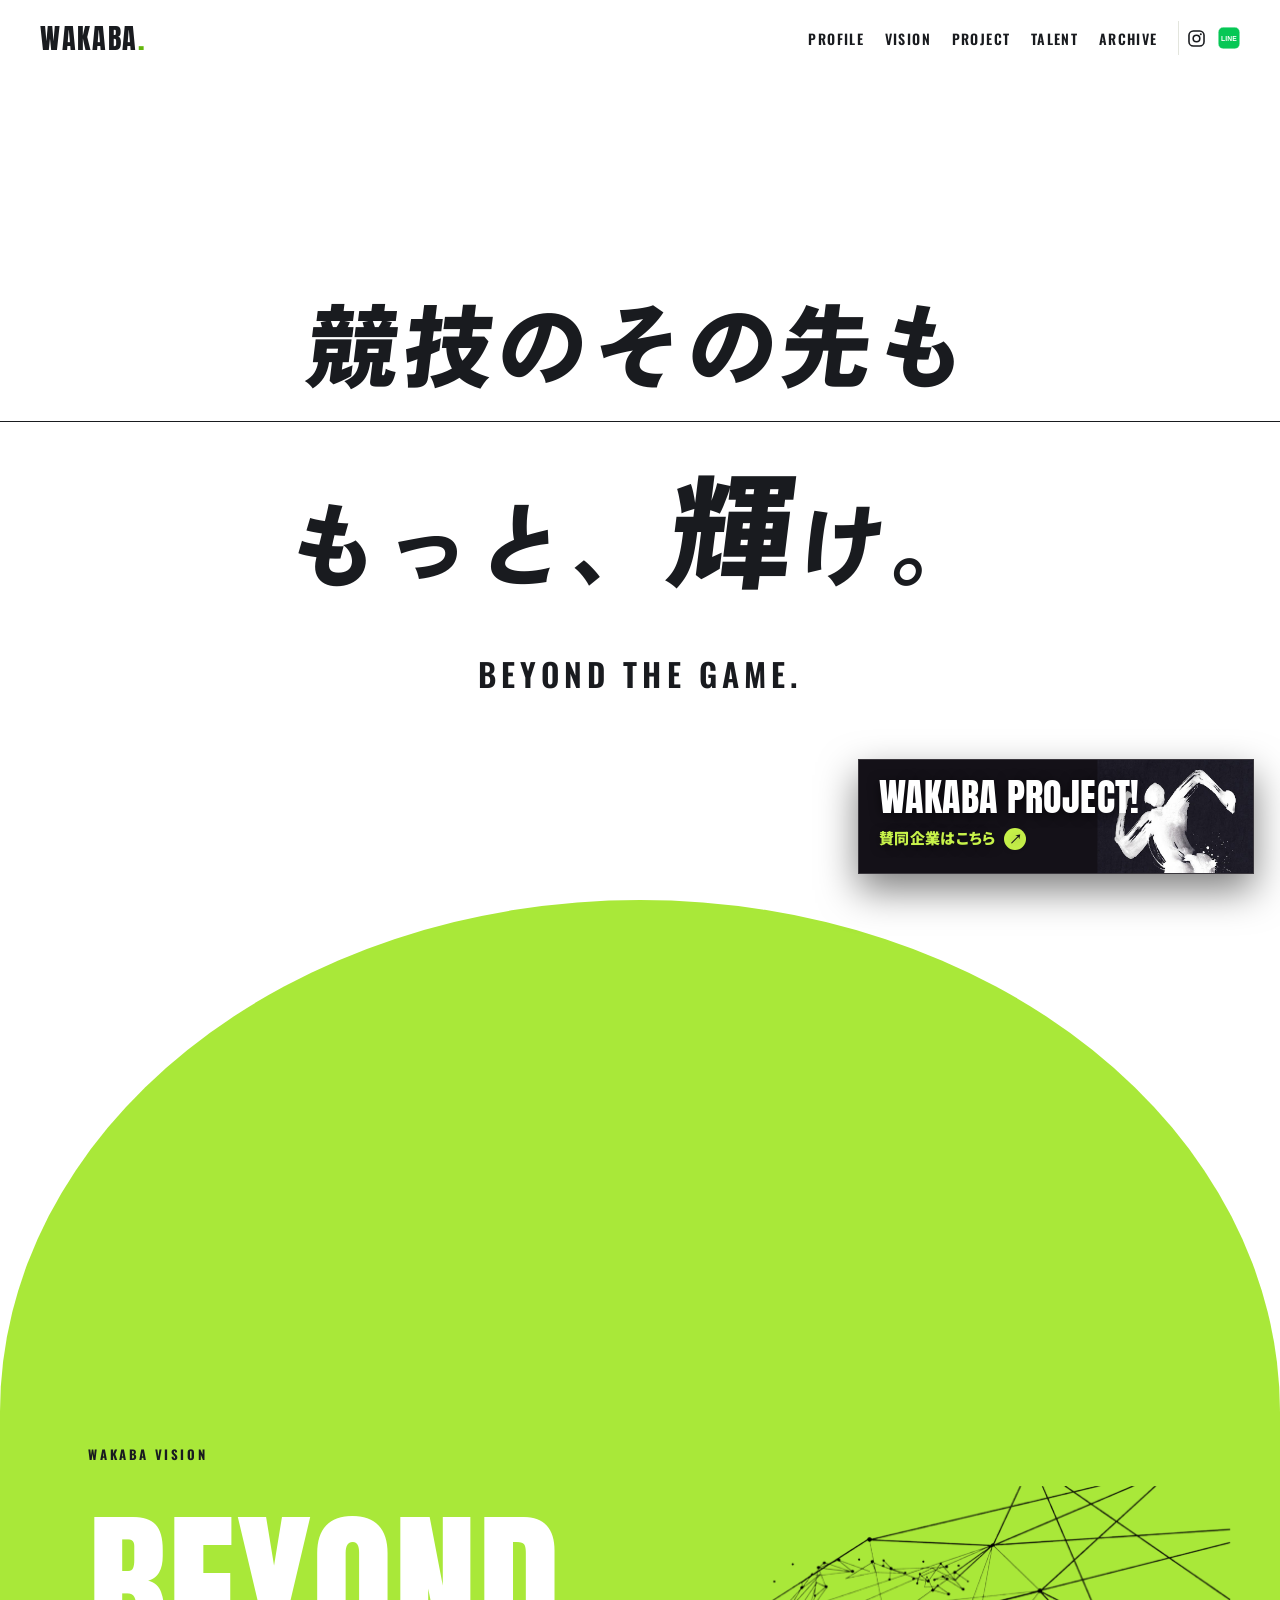
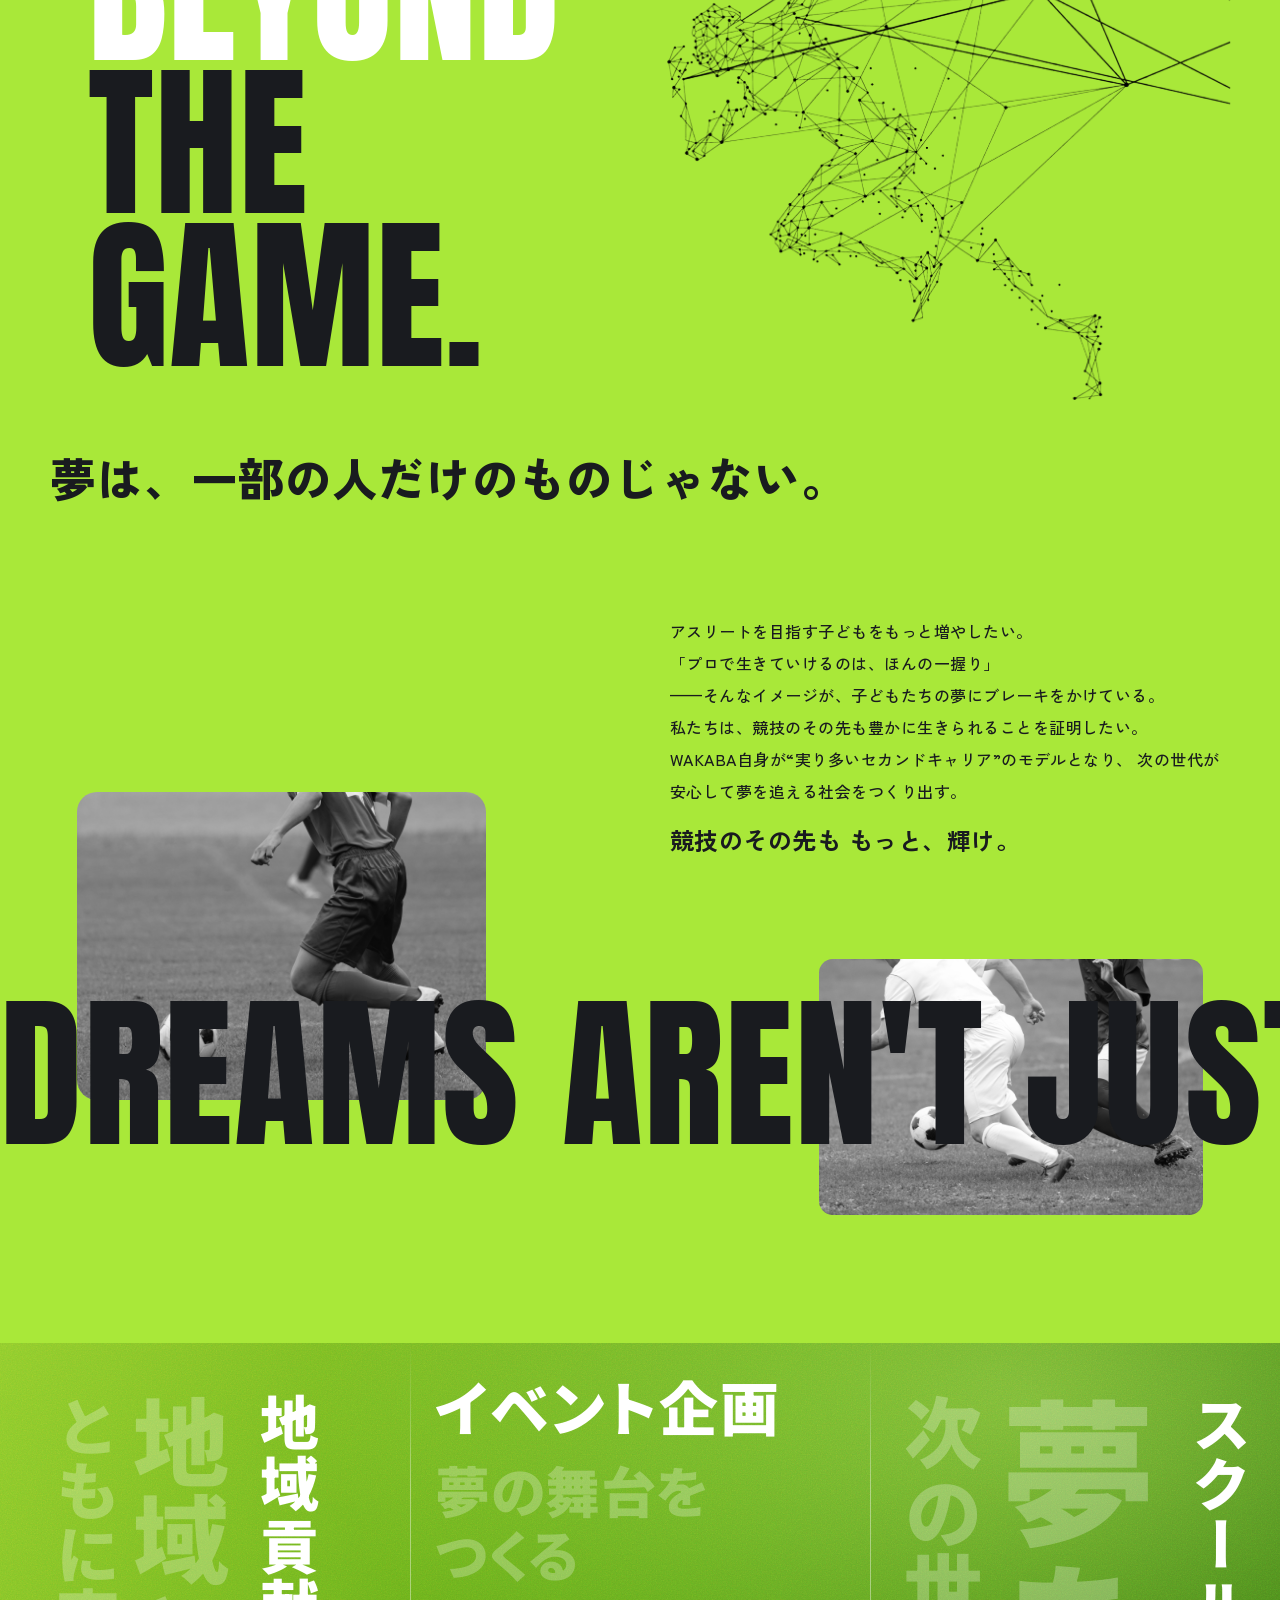
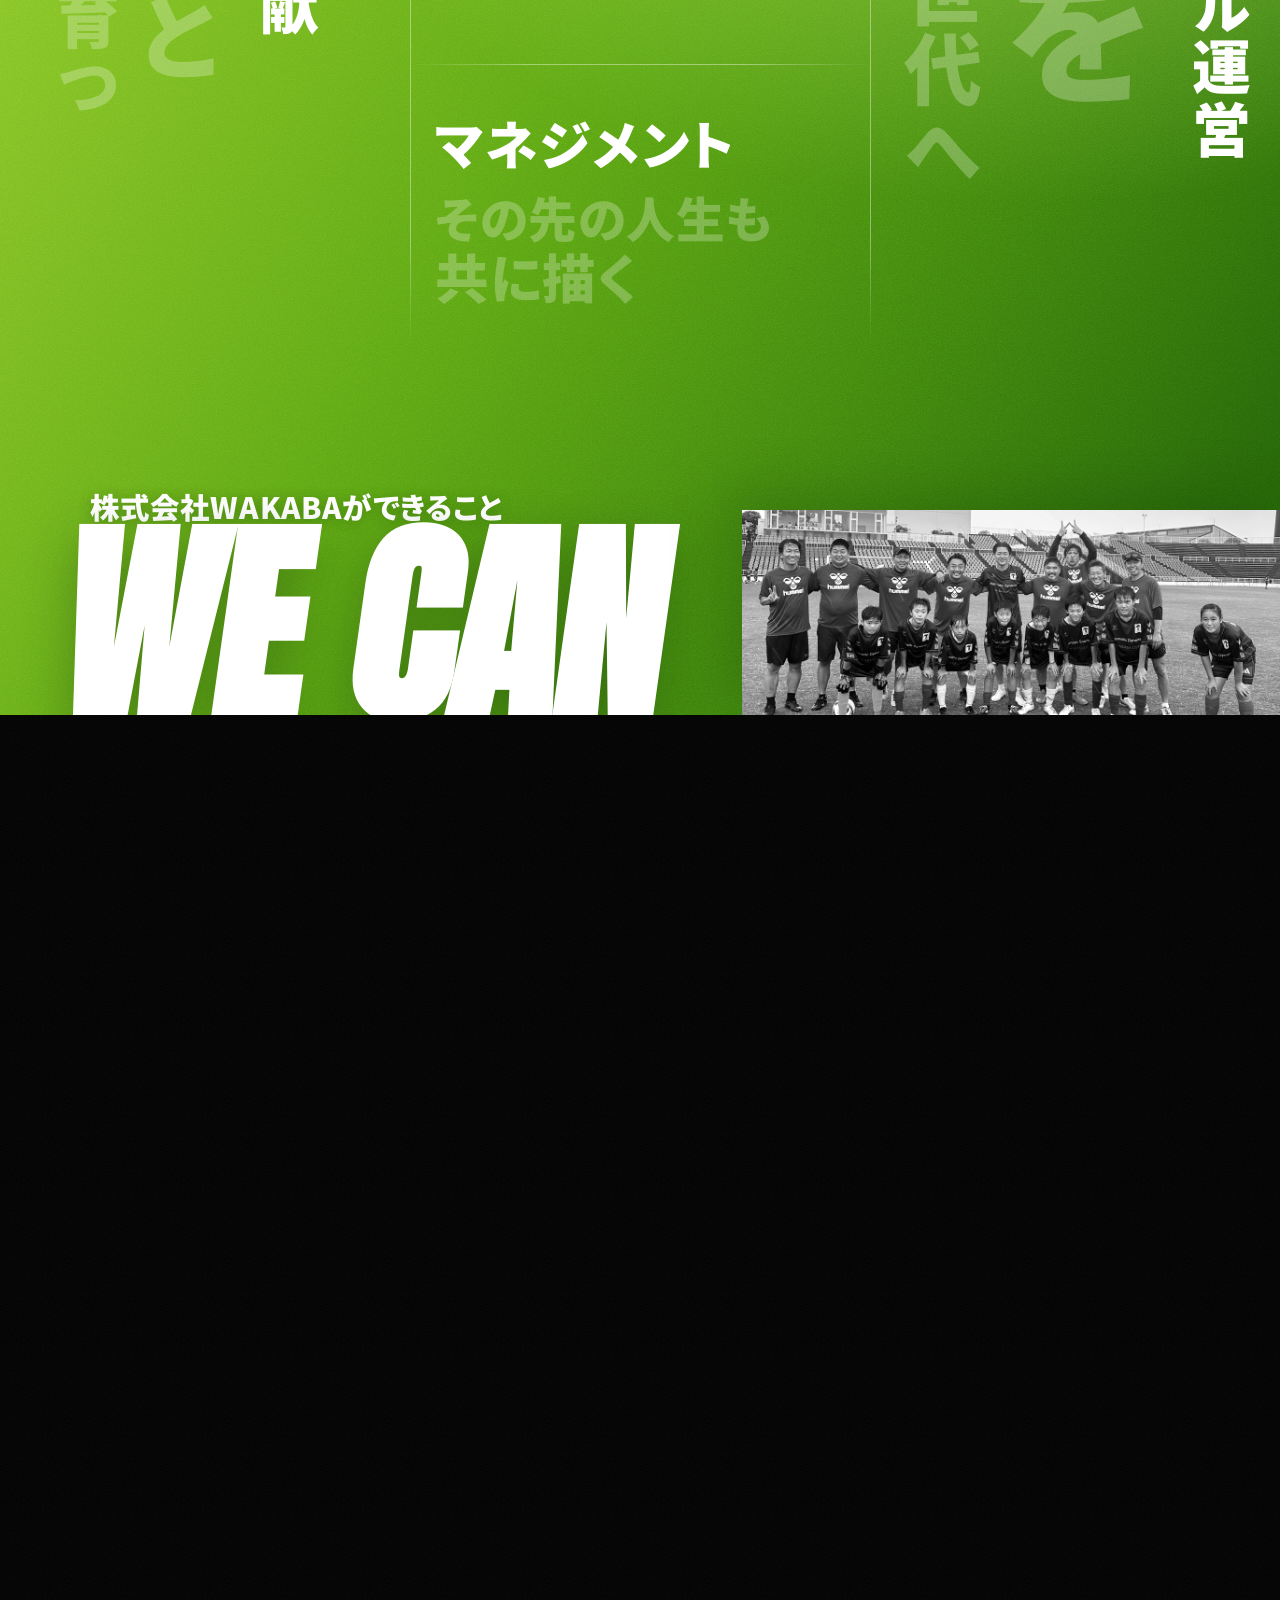
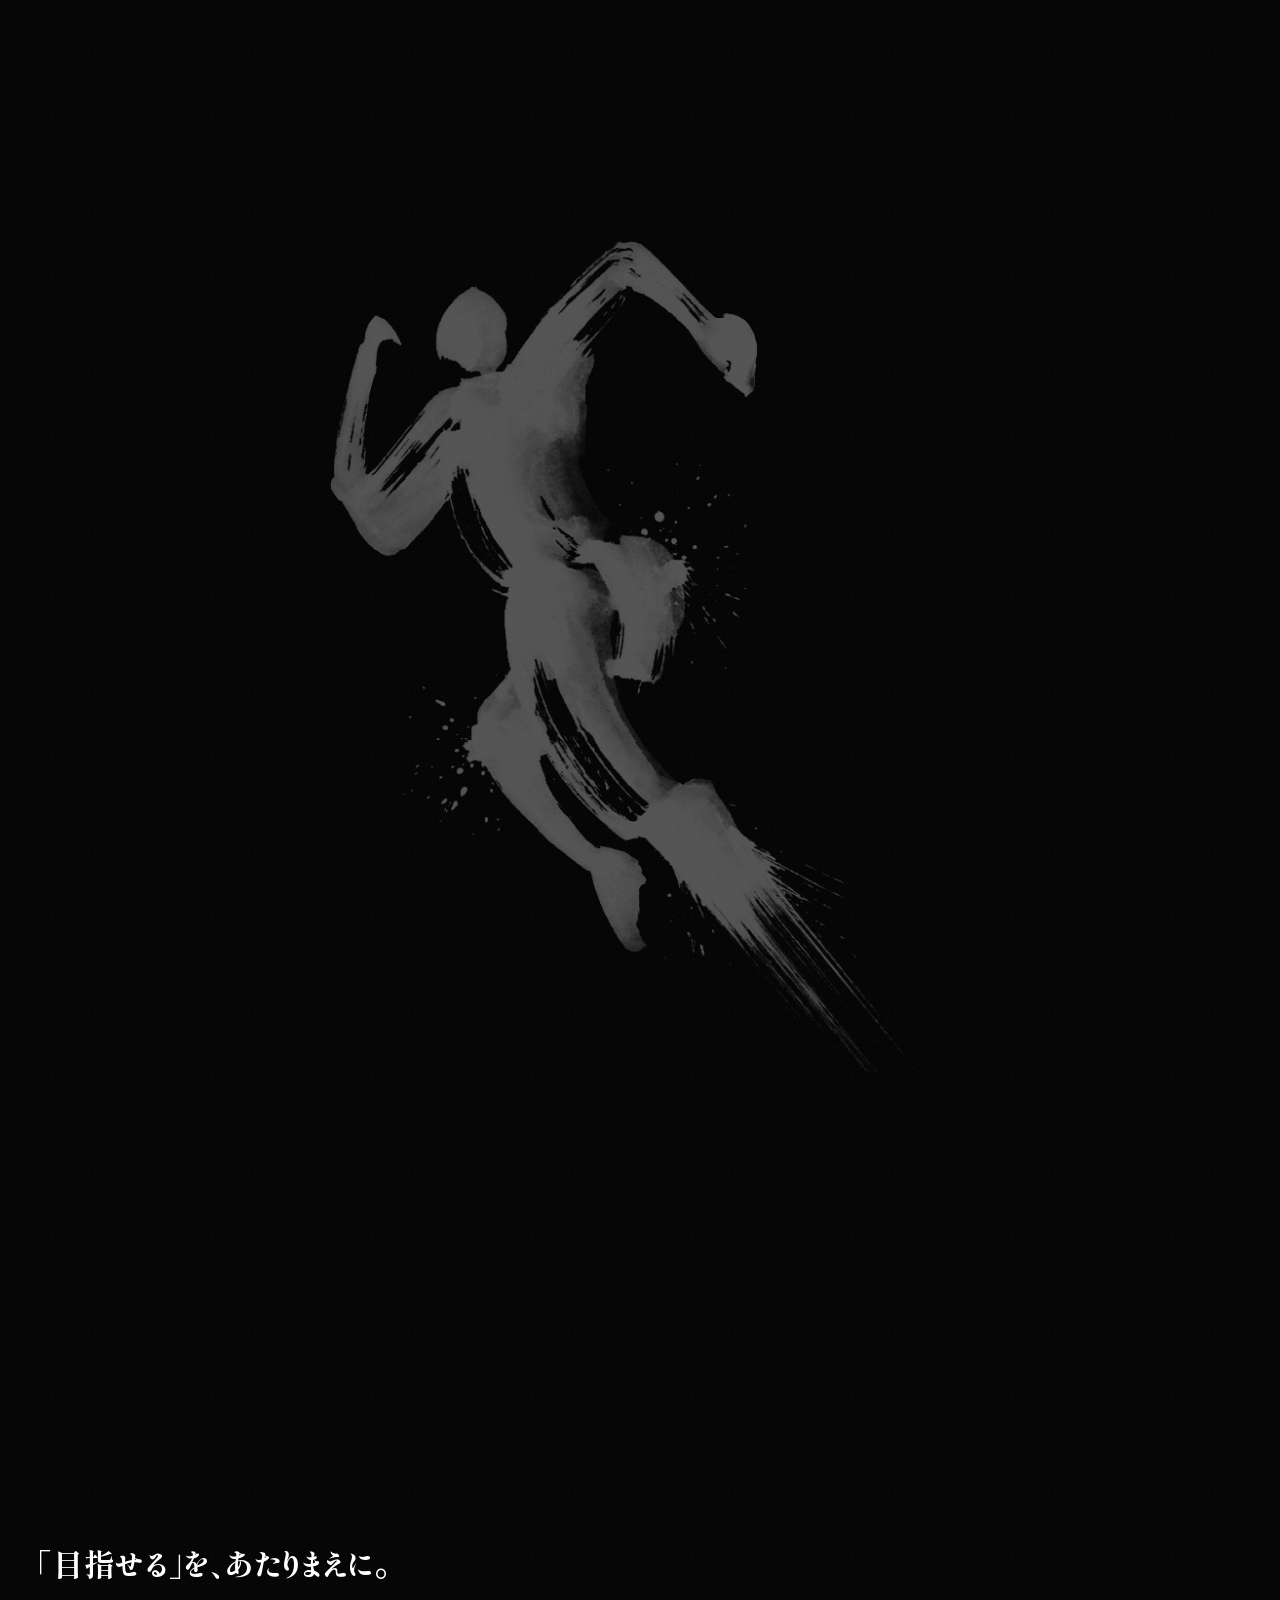
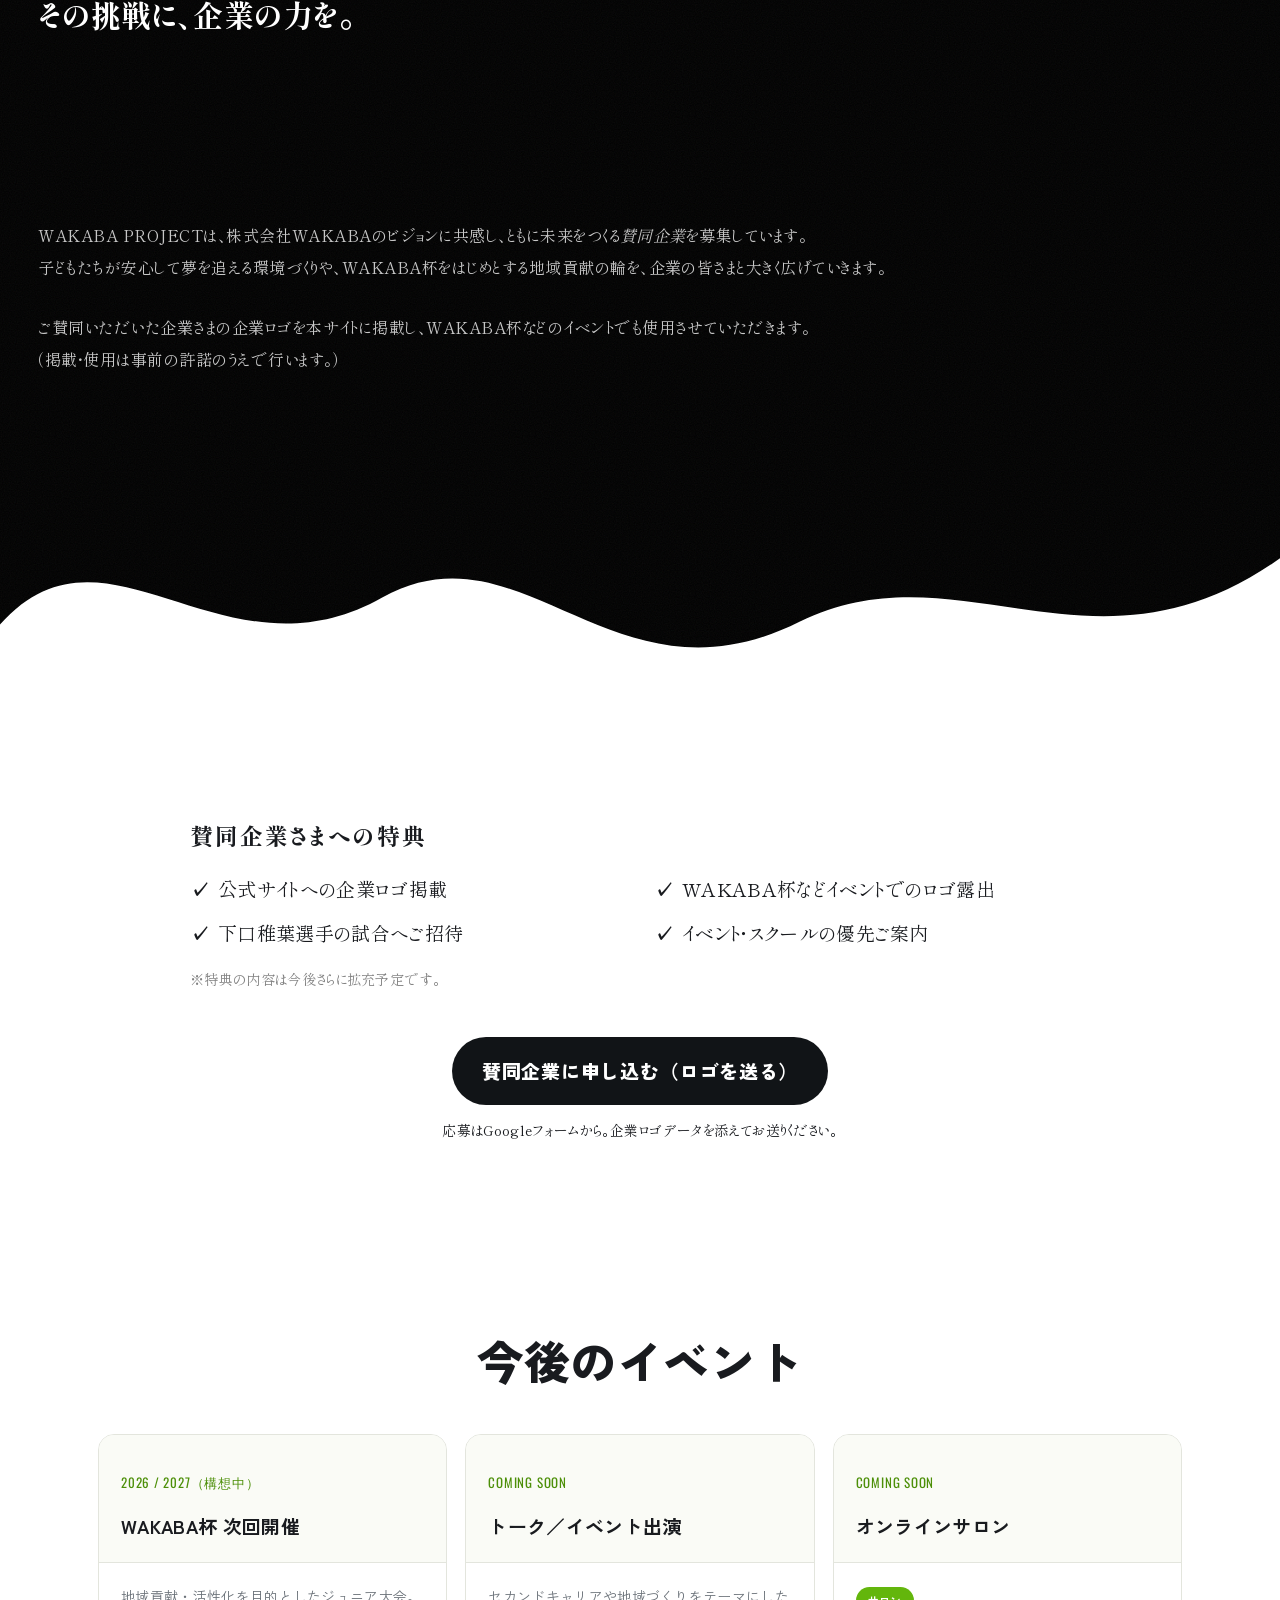
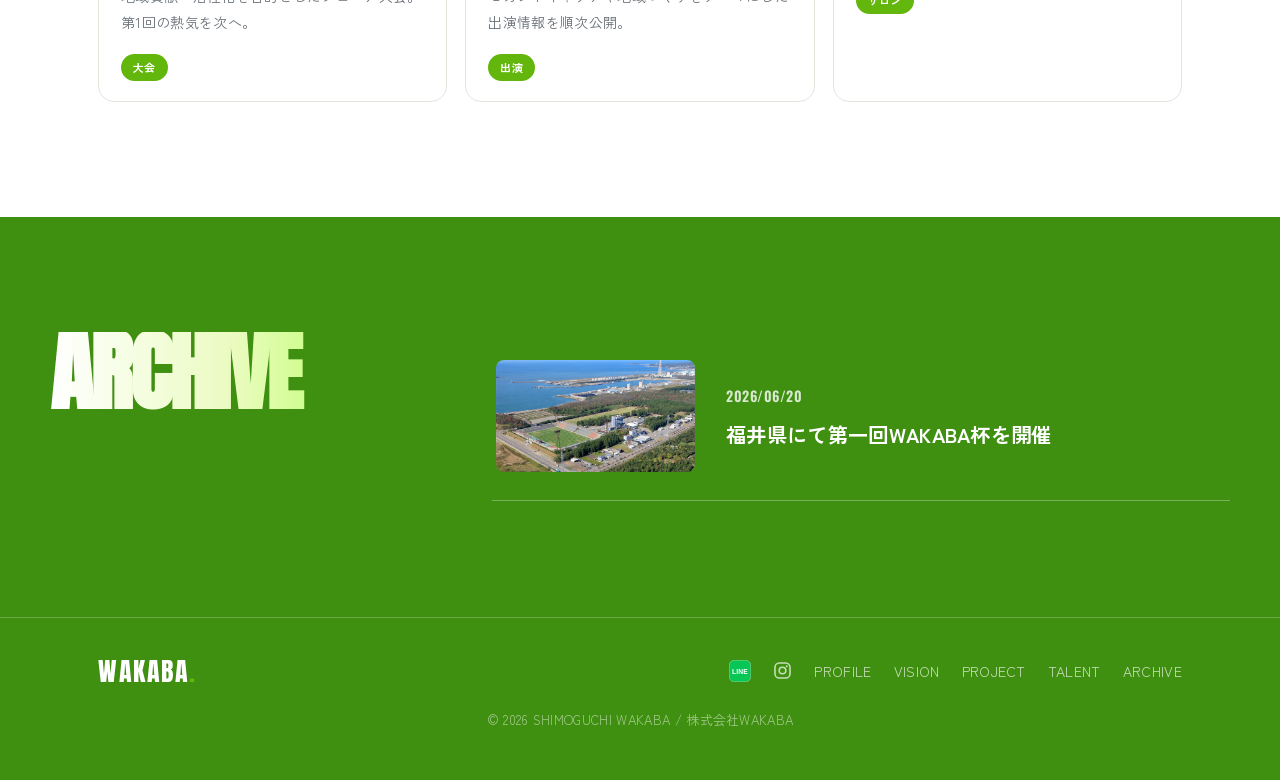
==== index.html @ 59027eb9 "ARCHIVE表示中はWAKABA PROJECT固定バナーを非表示に Co-Authored-By: Claude Opus 4.8 <noreply@anthropic.com>" ====
<!DOCTYPE html>
<html lang="ja">
<head>
  <meta charset="UTF-8" />
  <meta name="viewport" content="width=device-width, initial-scale=1.0" />

  <title>下口稚葉 オフィシャルサイト｜SHIMOGUCHI WAKABA</title>
  <meta name="description" content="プロサッカー選手・下口稚葉（しもぐち わかば）のオフィシャルサイト。福井県出身、湘南ベルマーレ所属のDF。株式会社WAKABAとして、選手のセカンドキャリア支援・イベント・スクールを通じた地域貢献に取り組みます。" />
  <meta property="og:title" content="下口稚葉 オフィシャルサイト｜SHIMOGUCHI WAKABA" />
  <meta property="og:description" content="福井県出身・湘南ベルマーレDF 下口稚葉。もう一花、咲かせよう。" />
  <meta property="og:type" content="website" />
  <meta property="og:image" content="images/portrait-chic.jpg" />

  <link rel="preconnect" href="https://fonts.googleapis.com" />
  <link rel="preconnect" href="https://fonts.gstatic.com" crossorigin />
  <link href="https://fonts.googleapis.com/css2?family=Anton&family=Noto+Sans+JP:wght@700;900&family=Oswald:wght@500;600;700&family=Shippori+Mincho:wght@500;600;700&family=Zen+Kaku+Gothic+New:wght@400;500;700;900&display=swap" rel="stylesheet" />

  <link rel="stylesheet" href="style.css?v=2" />
</head>
<body>

  <!-- =====================================================
       左サイドメニュー
       ===================================================== -->
  <header class="header" id="header">
    <div class="nav">
      <a href="#home" class="brand">WAKABA<span class="dot">.</span></a>
      <button class="nav-toggle" id="navToggle" aria-label="メニュー">
        <span></span><span></span><span></span>
      </button>
      <ul class="nav-links" id="navLinks">
        <li><a href="profile.html">PROFILE</a></li>
        <li><a href="#vision">VISION</a></li>
        <li><a href="#project">PROJECT</a></li>
        <li><a href="talent.html">TALENT</a></li>
        <li><a href="#archive">ARCHIVE</a></li>
        <li class="nav-sns">
          <a href="https://www.instagram.com/wakawaka0502/" target="_blank" rel="noopener" aria-label="Instagram">
            <svg viewBox="0 0 24 24" width="19" height="19" fill="none" stroke="currentColor" stroke-width="2"><rect x="2.5" y="2.5" width="19" height="19" rx="5.5"/><circle cx="12" cy="12" r="4.2"/><circle cx="17.4" cy="6.6" r="1.3" fill="currentColor" stroke="none"/></svg>
          </a>
          <a href="https://lin.ee/UhDBp0c" target="_blank" rel="noopener" aria-label="公式LINE">
            <svg viewBox="0 0 36 36" width="22" height="22" aria-hidden="true"><rect x=".5" y=".5" width="35" height="35" rx="8" fill="#06C755" stroke="rgba(255,255,255,.5)" stroke-width="1"/><text x="18" y="22.6" text-anchor="middle" font-family="Arial, Helvetica, sans-serif" font-weight="800" font-size="11" letter-spacing=".3" fill="#fff">LINE</text></svg>
          </a>
        </li>
      </ul>
    </div>
  </header>

  <!-- =====================================================
       メイン
       ===================================================== -->
  <main class="main">

    <!-- ===== HOME（中央に大きくキャッチコピー）===== -->
    <section class="home" id="home">
      <!-- 筆で書くように3パターンの曲線が順番に描かれ、その中に写真が現れる -->
      <svg class="home__swoosh" viewBox="0 0 1440 1000" preserveAspectRatio="xMidYMid slice" aria-hidden="true">
        <defs>
          <mask id="mA" maskUnits="userSpaceOnUse"><path class="brush pA" pathLength="100" d="M 100 200 C 350 620 490 730 620 720 C 760 710 850 430 937 340 C 1024 430 1110 710 1250 720 C 1420 730 1560 600 1780 220" fill="none" stroke="#fff" stroke-width="190" stroke-linecap="round" stroke-linejoin="round" /></mask>
          <mask id="mB" maskUnits="userSpaceOnUse"><path class="brush pB" pathLength="100" d="M -120 220 C 200 720 480 800 720 800 C 960 800 1240 720 1560 220" fill="none" stroke="#fff" stroke-width="170" stroke-linecap="round" stroke-linejoin="round" /></mask>
          <mask id="mC" maskUnits="userSpaceOnUse"><path class="brush pC" pathLength="100" d="M -120 800 C 200 300 480 220 720 220 C 960 220 1240 300 1560 800" fill="none" stroke="#fff" stroke-width="170" stroke-linecap="round" stroke-linejoin="round" /></mask>
        </defs>
        <g mask="url(#mA)" style="isolation:isolate">
          <rect x="0" y="0" width="1440" height="1000" fill="#a9e839" />
          <image href="images/shimoguchi-04.jpg" x="-184" y="-192" width="1900" height="1267" preserveAspectRatio="xMidYMid slice" style="mix-blend-mode:multiply; filter: grayscale(1) brightness(1.55) contrast(0.98)" />
          <rect x="0" y="0" width="1440" height="1000" fill="#ffffff" opacity="0.2" />
        </g>
        <g mask="url(#mB)" style="isolation:isolate">
          <rect x="0" y="0" width="1440" height="1000" fill="#a9e839" />
          <image href="images/shimoguchi-04.jpg" x="-184" y="-192" width="1900" height="1267" preserveAspectRatio="xMidYMid slice" style="mix-blend-mode:multiply; filter: grayscale(1) brightness(1.55) contrast(0.98)" />
          <rect x="0" y="0" width="1440" height="1000" fill="#ffffff" opacity="0.2" />
        </g>
        <g mask="url(#mC)" style="isolation:isolate">
          <rect x="0" y="0" width="1440" height="1000" fill="#a9e839" />
          <image href="images/shimoguchi-04.jpg" x="-184" y="-192" width="1900" height="1267" preserveAspectRatio="xMidYMid slice" style="mix-blend-mode:multiply; filter: grayscale(1) brightness(1.55) contrast(0.98)" />
          <rect x="0" y="0" width="1440" height="1000" fill="#ffffff" opacity="0.2" />
        </g>
      </svg>
      <div class="home__center">
        <h1 class="home__jp">
          <span>競技のその先も</span>
          <hr class="home__rule" />
          <span>もっと、<span class="lg">輝</span>け。</span>
        </h1>
        <p class="home__en">BEYOND THE GAME.</p>
      </div>
    </section>

    <!-- ===== VISION（ステートメント：黄緑の全面バンド／参考：alvamos）===== -->
    <section class="statement" id="vision">
      <div class="statement__inner">
        <span class="statement__label">WAKABA VISION</span>
        <div class="statement__catchrow">
          <h2 class="statement__catch"><span class="is-white">BEYOND</span><br><span class="is-ink">THE GAME.</span></h2>
          <img class="statement__player" src="images/soccer-5-cut.png" alt="" aria-hidden="true" />
        </div>
        <p class="statement__jp">夢は、一部の人だけのものじゃない。</p>
        <p class="statement__desc">アスリートを目指す子どもをもっと増やしたい。<br>
        「プロで生きていけるのは、ほんの一握り」<br>
        ——そんなイメージが、子どもたちの夢にブレーキをかけている。<br>
        私たちは、競技のその先も豊かに生きられることを証明したい。<br>
        WAKABA自身が“実り多いセカンドキャリア”のモデルとなり、 次の世代が安心して夢を追える社会をつくり出す。<br>
        <span class="statement__last">競技のその先も もっと、輝け。</span></p>
      </div>
    </section>

    <!-- ===== スピリット（上に固定写真＋下でローマ字が横スライド／参考：alvamos）===== -->
    <section class="spirit">
      <img class="spirit__photo" src="images/soccer-1.jpg" alt="" />
      <div class="spirit__marquee" aria-hidden="true">
        <div class="spirit__track">
          <span>DREAMS AREN'T JUST FOR THE FEW.</span>
          <span>DREAMS AREN'T JUST FOR THE FEW.</span>
        </div>
      </div>
      <img class="spirit__photo2" src="images/soccer-2.jpg" alt="" aria-hidden="true" />
    </section>

    <!-- ===== WE CAN（緑グラデ・グリッド・トーンオントーン／参考：DMJ）===== -->
    <section class="mission" id="wecan">
      <div class="mission__grain" aria-hidden="true"></div>
      <div class="mission__inner">
        <div class="mission__lines" aria-hidden="true">
          <i class="ln ln-v1"></i><i class="ln ln-v2"></i>
          <i class="ln ln-h1"></i><i class="ln ln-h2"></i>
        </div>

        <!-- 各事業を淡い巨大文字で配置（参考：DMJ）-->
        <p class="gh gh--event"><b>イベント企画</b>夢の舞台を<br>つくる</p>
        <p class="gh gh--mgmt"><b>マネジメント</b>その先の人生も<br><span class="gh-xl">共に描く</span></p>
        <p class="gh gh--community"><b>地域貢献</b><span class="gh-xl">地域と</span><br>ともに育つ</p>
        <p class="gh gh--school"><b>スクール運営</b><span class="gh-xl">夢を</span><br>次の世代へ</p>

        <div class="mission__foot">
          <div class="mission__head">
            <p class="mission__sub">株式会社WAKABAができること</p>
            <h2 class="mission__big">WE&nbsp;CAN</h2>
          </div>
        </div>
      </div>
      <div class="mission__photo">
        <img src="images/day5-strip.jpg" alt="WAKABA杯 集合写真" />
      </div>
    </section>

    <!-- ===== WAKABA PROJECT（黒背景／参考：日清スポーツ）===== -->
    <section class="wproject" id="project">
      <div class="wproject__intro">
        <div class="wproject__intro-stage">
          <div class="wproject__title">
            <img src="images/wakaba-word.png" alt="WAKABA" />
            <img src="images/project-word.png" alt="PROJECT" />
          </div>
        </div>
      </div>
      <div class="wproject__inner">
        <div class="wproject__visual">
          <img class="wproject__img" src="images/wakaba-project-2-cut.png" alt="WAKABA PROJECT" />
        </div>
        <div class="wproject__body">
          <p class="wproject__lead">「目指せる」を、あたりまえに。<br>その挑戦に、企業の力を。</p>
          <p class="wproject__desc"><span class="nb">WAKABA PROJECTは、株式会社WAKABAのビジョンに共感し、ともに未来をつくる<em>賛同企業</em>を募集しています。</span><br><span class="nb">子どもたちが安心して夢を追える環境づくりや、WAKABA杯をはじめとする地域貢献の輪を、企業の皆さまと大きく広げていきます。</span></p>
          <p class="wproject__desc"><span class="nb">ご賛同いただいた企業さまの企業ロゴを本サイトに掲載し、WAKABA杯などのイベントでも使用させていただきます。</span><br>（掲載・使用は事前の許諾のうえで行います。）</p>
        </div>
      </div>

      <div class="wproject__waves">
        <svg class="wproject__wave wproject__wave--top" viewBox="0 0 1440 170" preserveAspectRatio="none" aria-hidden="true">
          <path fill="#ffffff" d="M0,98 C 120,18 250,140 430,80 C 590,28 690,158 900,96 C 1080,44 1230,142 1440,54 L1440,170 L0,170 Z"/>
        </svg>
        <div class="wproject__waves-inner">
          <div class="wproject__perks">
            <p class="wproject__perks-ttl">賛同企業さまへの特典</p>
            <ul>
              <li>公式サイトへの企業ロゴ掲載</li>
              <li>WAKABA杯などイベントでのロゴ露出</li>
              <li>下口稚葉選手の試合へご招待</li>
              <li>イベント・スクールの優先ご案内</li>
            </ul>
            <p class="wproject__note">※特典の内容は今後さらに拡充予定です。</p>
          </div>

          <a class="wproject__cta" href="#" target="_blank" rel="noopener">賛同企業に申し込む（ロゴを送る）</a>
          <p class="wproject__formnote">応募はGoogleフォームから。企業ロゴデータを添えてお送りください。</p>
        </div>
      </div>
    </section>

    <!-- ===== EVENTS ===== -->
    <section class="section section--dark" id="events">
      <h2 class="section-title">今後のイベント</h2>
      <div class="events">
        <div class="event-card reveal">
          <div class="event-card__head">
            <p class="event-card__date">2026 / 2027（構想中）</p>
            <h4>WAKABA杯 次回開催</h4>
          </div>
          <div class="event-card__body">
            <p>地域貢献・活性化を目的としたジュニア大会。第1回の熱気を次へ。</p>
            <span class="tag">大会</span>
          </div>
        </div>
        <div class="event-card reveal">
          <div class="event-card__head">
            <p class="event-card__date">COMING SOON</p>
            <h4>トーク／イベント出演</h4>
          </div>
          <div class="event-card__body">
            <p>セカンドキャリアや地域づくりをテーマにした出演情報を順次公開。</p>
            <span class="tag">出演</span>
          </div>
        </div>
        <div class="event-card reveal">
          <div class="event-card__head">
            <p class="event-card__date">COMING SOON</p>
            <h4>オンラインサロン</h4>
          </div>
          <div class="event-card__body">
            <span class="tag">サロン</span>
          </div>
        </div>
      </div>
    </section>

    <!-- ===== ARCHIVE（参考：DMJ NEWS）===== -->
    <section class="section section--dark" id="archive">
      <div class="news">
        <div class="news__head">
          <h2 class="news__title">ARCHIVE</h2>
        </div>
        <div class="news__list">
          <a class="news__item reveal" href="archive/wakabacup-2026.html">
            <div class="news__thumb"><img src="images/福井テクノポートスタジアム.jpg" alt="福井テクノポートスタジアム 第一回WAKABA杯" /></div>
            <div class="news__body">
              <p class="news__date">2026/06/20</p>
              <h3 class="news__ttl">福井県にて第一回WAKABA杯を開催</h3>
            </div>
          </a>
        </div>
      </div>
    </section>

  </main>

  <!-- ===== フッター ===== -->
  <footer class="footer" id="contact">
    <div class="container">
      <a href="#home" class="brand">WAKABA<span class="dot">.</span></a>
      <nav class="footer__links">
        <a class="footer__sns" href="https://lin.ee/UhDBp0c" target="_blank" rel="noopener" aria-label="下口稚葉 公式LINE">
          <svg viewBox="0 0 36 36" width="22" height="22" aria-hidden="true"><rect x=".5" y=".5" width="35" height="35" rx="8" fill="#06C755" stroke="rgba(255,255,255,.5)" stroke-width="1"/><text x="18" y="22.6" text-anchor="middle" font-family="Arial, Helvetica, sans-serif" font-weight="800" font-size="11" letter-spacing=".3" fill="#fff">LINE</text></svg>
        </a>
        <a class="footer__sns" href="https://www.instagram.com/wakawaka0502/" target="_blank" rel="noopener" aria-label="下口稚葉 Instagram">
          <svg viewBox="0 0 24 24" width="19" height="19" fill="none" stroke="currentColor" stroke-width="2"><rect x="2.5" y="2.5" width="19" height="19" rx="5.5"/><circle cx="12" cy="12" r="4.2"/><circle cx="17.4" cy="6.6" r="1.3" fill="currentColor" stroke="none"/></svg>
        </a>
        <a href="profile.html">PROFILE</a>
        <a href="#vision">VISION</a>
        <a href="#project">PROJECT</a>
        <a href="talent.html">TALENT</a>
        <a href="#archive">ARCHIVE</a>
      </nav>
    </div>
    <p class="footer__copy">© 2026 SHIMOGUCHI WAKABA / 株式会社WAKABA</p>
  </footer>

  <!-- =====================================================
       動き（メニュー開閉・現在地ハイライト・ふわっと表示）
       ===================================================== -->
  <script>
    // スクロールでヘッダーを白くする
    const header = document.getElementById('header');
    window.addEventListener('scroll', () => {
      header.classList.toggle('is-scrolled', window.scrollY > 30);
    }, { passive: true });

    // スマホメニュー開閉
    const toggle = document.getElementById('navToggle');
    const links = document.getElementById('navLinks');
    toggle.addEventListener('click', () => {
      toggle.classList.toggle('is-open');
      links.classList.toggle('is-open');
    });
    links.querySelectorAll('a').forEach(a => a.addEventListener('click', () => {
      toggle.classList.remove('is-open');
      links.classList.remove('is-open');
    }));

    // スクロール位置に応じてメニューをハイライト
    const navMap = {};
    links.querySelectorAll('a').forEach(a => navMap[a.getAttribute('href').slice(1)] = a);
    const spy = new IntersectionObserver((entries) => {
      entries.forEach(e => {
        if (e.isIntersecting) {
          Object.values(navMap).forEach(a => a.classList.remove('is-active'));
          navMap[e.target.id]?.classList.add('is-active');
        }
      });
    }, { rootMargin: '-45% 0px -50% 0px' });
    document.querySelectorAll('main section[id]').forEach(s => spy.observe(s));

    // スクロールでふわっと表示
    const io = new IntersectionObserver((entries) => {
      entries.forEach(e => { if (e.isIntersecting) e.target.classList.add('is-visible'); });
    }, { threshold: 0.12 });
    document.querySelectorAll('.reveal').forEach(el => io.observe(el));

    // VISIONステートメント：上部の丸みが、下にスクロールすると平らになり黄緑が全幅に広がる（参考：alvamos）
    const statement = document.getElementById('vision');
    if (statement) {
      const onStatementScroll = () => {
        const rect = statement.getBoundingClientRect();
        const vh = window.innerHeight;
        let p = (vh * 0.6 - rect.top) / (vh * 1.1); // 上端が画面6割の位置まで来てから、ゆっくり平らに広がる
        p = Math.min(Math.max(p, 0), 1);
        const rx = (1 - p) * 50;                        // 横方向の丸み（%）
        const ry = (1 - p) * window.innerWidth * 0.40;  // 縦方向の丸み（半円に近い太陽のドーム）
        statement.style.borderTopLeftRadius = rx + '% ' + ry + 'px';
        statement.style.borderTopRightRadius = rx + '% ' + ry + 'px';
      };
      onStatementScroll();
      window.addEventListener('scroll', onStatementScroll, { passive: true });
      window.addEventListener('resize', onStatementScroll, { passive: true });
    }


    // WAKABA PROJECT：全面真っ黒の中で、スクロールに合わせて筆文字が浮き出る
    const wpIntro = document.querySelector('.wproject__intro');
    const wpTitle = document.querySelector('.wproject__title');
    if (wpIntro && wpTitle) {
      const onIntro = () => {
        const rect = wpIntro.getBoundingClientRect();
        const vh = window.innerHeight;
        const introH = wpIntro.offsetHeight;
        let p = (-rect.top) / Math.max(introH - vh, 1); // ピン留め中のスクロール進捗 0→1
        p = Math.min(Math.max(p, 0), 1);
        let e = Math.min(p / 0.62, 1);                  // 前半6割かけてゆっくり浮き出て、以降はsolidで定着
        e = e < 0.5 ? 2*e*e : 1 - Math.pow(-2*e+2,2)/2; // easeInOut
        wpTitle.style.opacity = e.toFixed(3);
        wpTitle.style.filter = 'blur(' + ((1 - e) * 18).toFixed(1) + 'px)';
        wpTitle.style.transform = 'translateY(' + ((1 - e) * 24).toFixed(1) + 'px) scale(' + (0.94 + e * 0.06).toFixed(3) + ')';
      };
      onIntro();
      window.addEventListener('scroll', onIntro, { passive: true });
      window.addEventListener('resize', onIntro, { passive: true });
    }

    // WAKABA PROJECT：本文の画像がスクロールで上下（パララックス）
    const wpImg = document.querySelector('.wproject__img');
    if (wpImg) {
      let ticking = false;
      const onWpScroll = () => {
        const rect = wpImg.getBoundingClientRect();
        const vh = window.innerHeight;
        const center = rect.top + rect.height / 2;
        const offset = (vh / 2 - center);
        wpImg.style.transform = 'translateY(' + (offset * 0.14).toFixed(1) + 'px)';
        ticking = false;
      };
      const req = () => { if (!ticking) { ticking = true; requestAnimationFrame(onWpScroll); } };
      onWpScroll();
      window.addEventListener('scroll', req, { passive: true });
      window.addEventListener('resize', req, { passive: true });
    }

    // WAKABA PROJECT：画面中央に来たら、その場でパッと別テイストに切り替える（ハードカット）
    const projSec = document.getElementById('project');
    if (projSec) {
      let inProj = false;
      const io4 = new IntersectionObserver((entries) => {
        entries.forEach(e => {
          if (e.isIntersecting === inProj) return;
          inProj = e.isIntersecting;
          document.body.classList.toggle('pw-mode', inProj);
        });
      }, { rootMargin: '-45% 0px -45% 0px', threshold: 0 });
      io4.observe(projSec);
    }
    // ARCHIVE（最下部）表示中は賛同企業バナーを隠す
    const pjFab = document.querySelector('.pj-fab');
    const archiveSec = document.getElementById('archive');
    if (pjFab && archiveSec) {
      const fabIO = new IntersectionObserver((es) => {
        es.forEach(e => pjFab.classList.toggle('is-hidden', e.isIntersecting));
      }, { threshold: 0 });
      fabIO.observe(archiveSec);
    }
  </script>
  <!-- WAKABA PROJECT 賛同企業 固定リンク -->
  <a class="pj-fab" href="#project" aria-label="WAKABA PROJECT 賛同企業はこちら">
    <span class="pj-fab__main">
      <span class="pj-fab__big">WAKABA PROJECT!</span>
      <span class="pj-fab__sub">賛同企業はこちら<span class="pj-fab__arw" aria-hidden="true">↗</span></span>
    </span>
    <img class="pj-fab__img" src="images/WAKABAプロジェクト②.jpg" alt="" aria-hidden="true" />
  </a>
</body>
</html>
---- style.css ----
/* =========================================================
   下口稚葉 / 株式会社WAKABA オフィシャルサイト
   テーマ：WHITE × GREEN（明るい・躍動感）／ 上部ナビ
   ========================================================= */

:root {
  --bg:        #ffffff;   /* 真っ白の背景 */
  --panel:     #ffffff;   /* カード・パネル */
  --ink:       #191b1f;   /* 文字（ほぼ黒） */
  --muted:     #6a7178;   /* 補助テキスト */
  --line:      #e3e5dd;   /* 区切り線 */
  --green:     #63b60c;   /* アクセント（ブランドグリーン） */
  --green-d:   #4c8f08;   /* 濃いめ緑（文字・ホバー） */
  --green-l:   #eaf6d9;   /* 薄い緑（帯・タグ背景） */
  --dark:      #14171a;   /* フッター等のコントラスト面 */
  --maxw:      1180px;
  --nav-h:     76px;
}

* { box-sizing: border-box; }
html { scroll-behavior: smooth; }
body {
  margin: 0;
  font-family: "Zen Kaku Gothic New", "Hiragino Sans", "Meiryo", sans-serif;
  background: var(--bg);
  color: var(--ink);
  line-height: 1.9;
  letter-spacing: .02em;
  font-feature-settings: "palt";
  -webkit-font-smoothing: antialiased;
  text-rendering: optimizeLegibility;
}
img { max-width: 100%; display: block; }
a { color: inherit; text-decoration: none; }

.container { width: 100%; max-width: var(--maxw); margin: 0 auto; padding: 0 clamp(20px, 4vw, 48px); }

/* =========================================================
   ヘッダー / 上部ナビ
   ========================================================= */
.header {
  position: fixed; top: 0; left: 0; right: 0; z-index: 100;
  height: var(--nav-h);
  display: flex; align-items: center;
  background: rgba(243,244,238,0);
  transition: background .3s ease, box-shadow .3s ease, height .3s ease;
}
.header.is-scrolled {
  background: rgba(255,255,255,.92);
  backdrop-filter: blur(10px);
  box-shadow: 0 2px 20px rgba(20,23,26,.06);
  height: 64px;
}
.nav { width: 100%; max-width: 1320px; margin: 0 auto; padding: 0 clamp(18px,3.5vw,40px); display: flex; align-items: center; gap: 22px; }
.brand {
  font-family: "Anton", "Oswald", sans-serif; font-weight: 400;
  font-size: 28px; letter-spacing: .06em; color: var(--ink); line-height: 1;
}
.brand .dot { color: var(--green); }
.nav-links {
  margin: 0 0 0 auto; padding: 0; list-style: none;
  display: flex; align-items: center; gap: clamp(14px, 1.6vw, 26px);
}
.nav-links > li > a {
  font-family: "Oswald", sans-serif; font-weight: 600; font-size: 14px; letter-spacing: .1em;
  color: var(--ink); position: relative; padding: 6px 0;
}
.nav-links > li > a:not(.btn)::after {
  content: ""; position: absolute; left: 0; bottom: 0; width: 0; height: 2px; background: var(--green); transition: width .2s ease;
}
.nav-links > li > a:not(.btn):hover::after,
.nav-links > li > a.is-active::after { width: 100%; }
.nav-links > li > a.is-active { color: var(--green-d); }
.nav-sns { display: flex; align-items: center; gap: 12px; padding-left: 8px; border-left: 1px solid var(--line); }
.nav-sns a { color: var(--muted); display: inline-flex; }
.nav-sns a:hover { color: var(--green-d); }
.nav-cta {
  display: inline-flex; align-items: center; gap: 8px;
  background: var(--green); color: #fff; font-family: "Oswald", sans-serif; font-weight: 600; letter-spacing: .08em;
  padding: 10px 20px; border-radius: 999px; font-size: 14px; transition: transform .15s ease, background .15s ease;
}
.nav-cta:hover { background: var(--green-d); transform: translateY(-1px); }
.nav-cta .arw { width: 22px; height: 22px; border-radius: 50%; background: #fff; color: var(--green); display: inline-flex; align-items: center; justify-content: center; font-size: 12px; }

.nav-toggle { display: none; margin-left: auto; width: 42px; height: 42px; background: none; border: 0; cursor: pointer; flex-direction: column; justify-content: center; gap: 6px; }
.nav-toggle span { display: block; height: 2px; background: var(--ink); transition: transform .25s ease, opacity .25s ease; }
.nav-toggle.is-open span:nth-child(1){ transform: translateY(8px) rotate(45deg); }
.nav-toggle.is-open span:nth-child(2){ opacity: 0; }
.nav-toggle.is-open span:nth-child(3){ transform: translateY(-8px) rotate(-45deg); }

/* =========================================================
   共通セクション
   ========================================================= */
.main { }
.eyebrow {
  font-family: "Oswald", sans-serif; font-weight: 700; letter-spacing: .22em; font-size: 13px;
  color: var(--green-d); text-transform: uppercase; position: relative; padding-left: 30px; display: inline-block;
}
.eyebrow::before { content: ""; position: absolute; left: 0; top: 50%; width: 22px; height: 3px; transform: translateY(-50%) skewX(-20deg); background: var(--green); }
.section-title { font-size: clamp(28px, 4.4vw, 46px); font-weight: 800; letter-spacing: .01em; margin: 14px 0 0; line-height: 1.25; }
.section-bigtitle {
  font-family:"Anton",sans-serif; text-transform:uppercase;
  font-size: clamp(48px,9vw,150px); line-height:.92; letter-spacing:.01em;
  color: var(--ink); margin: 0 0 clamp(24px,4vw,56px);
}
.section { max-width: var(--maxw); margin: 0 auto; padding: clamp(72px, 9vw, 120px) clamp(20px, 4vw, 48px); }

.btn { display: inline-flex; align-items: center; gap: 8px; padding: 13px 28px; border-radius: 999px; font-weight: 700; font-size: 14px; transition: transform .15s ease, background .15s ease, color .15s ease, border-color .15s ease; }
.btn--green { background: var(--green); color: #fff; }
.btn--green:hover { background: var(--green-d); transform: translateY(-2px); }
.btn--ghost { border: 1.5px solid var(--line); color: var(--ink); background: var(--panel); }
.btn--ghost:hover { border-color: var(--green); color: var(--green-d); }

/* =========================================================
   HERO
   ========================================================= */
.home {
  position: relative; min-height: 100vh; overflow: hidden;
  background: var(--bg);
  display: flex; align-items: center; justify-content: center;
}
.home__swoosh { position: absolute; inset: 0; width: 100%; height: 100%; z-index: 0; pointer-events: none; }
/* 筆で書くように3パターンを順番に描画（各3秒／計9秒ループ） */
.home__swoosh .brush { stroke-dasharray: 100 100; stroke-dashoffset: 100; }
.home__swoosh .pA { animation: brushDraw 9s ease-in-out infinite; animation-delay: 0s; }
.home__swoosh .pB { animation: brushDraw 9s ease-in-out infinite; animation-delay: 3s; }
.home__swoosh .pC { animation: brushDraw 9s ease-in-out infinite; animation-delay: 6s; }
@keyframes brushDraw {
  0%   { stroke-dashoffset: 100; }   /* まだ描かれていない */
  13%  { stroke-dashoffset: 0; }     /* 筆で一気に描く（写真が現れる） */
  24%  { stroke-dashoffset: 0; }     /* 少し見せる */
  34%  { stroke-dashoffset: -100; }  /* 筆を離す（消える） */
  100% { stroke-dashoffset: -100; }  /* 次の順番まで隠れる */
}
@media (prefers-reduced-motion: reduce) { .home__swoosh .brush { animation: none; stroke-dashoffset: 0; } }
.home__center { position: relative; z-index: 2; width: 100%; text-align: center; padding: calc(var(--nav-h) + 10px) clamp(16px,4vw,40px) 0; }
.home__jp {
  font-family: "Zen Kaku Gothic New", sans-serif; font-weight: 900;
  font-size: clamp(39px, 7.1vw, 99px); line-height: 1.34; letter-spacing: .04em; color: var(--ink); margin: 0;
}
.home__jp > span { display: block; transform: skewX(-7deg); }
.home__jp .lg { display: inline; font-size: 1.4em; }
.home__rule { border: 0; border-top: 1.5px solid var(--ink); width: 100vw; position: relative; left: 50%; transform: translateX(-50%); margin: clamp(8px,1.4vw,20px) 0; }
.home__en {
  margin: clamp(22px,2.6vw,36px) 0 0; font-family: "Oswald", sans-serif; font-weight: 600;
  font-size: clamp(20px, 2.5vw, 34px); letter-spacing: .16em; color: var(--ink);
}
.scroll-hint { position: absolute; z-index: 2; left: 50%; bottom: 22px; transform: translateX(-50%); font-family: "Oswald", sans-serif; font-size: 11px; letter-spacing: .3em; color: var(--muted); animation: bob 1.8s ease-in-out infinite; }
@keyframes bob { 0%,100%{transform:translate(-50%,0)} 50%{transform:translate(-50%,6px)} }

/* =========================================================
   NEWS
   ========================================================= */
.news-list { margin-top: 40px; }
.news-item { display: grid; grid-template-columns: 120px 110px 1fr; align-items: center; gap: 22px; padding: 22px 4px; border-bottom: 1px solid var(--line); transition: background .15s ease; }
.news-item:hover { background: #fbfcf8; }
.news-date { font-family: "Oswald", sans-serif; color: var(--muted); letter-spacing: .06em; }
.news-cat { justify-self: start; font-size: 11px; font-weight: 700; letter-spacing: .1em; padding: 4px 12px; border-radius: 999px; color: #fff; background: var(--green); }
.news-cat--info { background: var(--muted); }
.news-cat--club { background: var(--ink); }
.news-title { font-weight: 500; }
.news-link { color: inherit; transition: color .2s ease; }
.news-link:hover { color: var(--green-d); }

/* ===== WAKABA PROJECT（黒背景／参考：日清スポーツ）===== */
.wproject { background:#0e0f11; padding: clamp(90px,12vw,180px) clamp(16px,3vw,44px) 0; }
.wproject__inner { max-width: none; margin: clamp(-260px,-26vw,-150px) auto 0; }
.wproject__label { font-family:"Oswald",sans-serif; font-weight:700; letter-spacing:.28em; font-size:13px; color:#a9e839; }
.wproject__intro { position: relative; min-height: 210vh; }
.wproject__intro-stage { position: sticky; top: 0; height: 100vh; z-index: 2; display: flex; align-items: center; justify-content: center; padding: 0 clamp(16px,4vw,44px); }
.wproject__visual { position: relative; z-index: 0; margin: clamp(-80px,-7vw,-30px) 0 0; text-align: center; pointer-events: none; }
.wproject__visual img { width: 100%; max-width: 496px; height: auto; display: inline-block; opacity: .32; will-change: transform; }
.wproject__inner .wproject__body { margin-top: clamp(-320px,-30vw,-170px); }
.wproject__title { z-index: 2; display:flex; align-items:center; flex-wrap:nowrap; gap: 2%; width:100%; max-width: min(1040px,92vw); margin: 0 auto; opacity: 0; filter: blur(18px); will-change: opacity, transform, filter; }
.wproject__title img { display:block; height:auto; }
.wproject__title img:first-child { width: 52%; }
.wproject__title img:last-child { width: 46%; }
.wproject__visual { position: relative; z-index: 0; margin: clamp(10px,2vw,30px) 0 clamp(20px,3vw,40px); text-align: center; pointer-events: none; }
.wproject__visual img { width: 100%; max-width: 620px; height: auto; display: inline-block; opacity: .32; will-change: transform; }
.wproject__body { max-width: 860px; }
.wproject__lead, .wproject__desc, .wproject__perks, .wproject__perks-ttl, .wproject__note, .wproject__formnote { font-family: "Shippori Mincho", serif; }
.wproject__lead { font-weight: 700; }
.wproject__desc .nb { white-space: nowrap; }
@media (max-width: 720px) { .wproject__desc .nb { white-space: normal; } }
.wproject__lead { margin: 0; color:#fff; font-weight:900; line-height:1.7; letter-spacing:.02em; font-size: clamp(19px,2.5vw,30px); }
.wproject__lead em { color:#a9e839; font-style:normal; }
.wproject__desc { margin: clamp(18px,2.5vw,28px) 0 0; color: rgba(255,255,255,.78); line-height:2; letter-spacing:.03em; font-size: clamp(14px,1.5vw,16px); }
.wproject__lead + .wproject__desc { margin-top: clamp(90px,14vw,220px); }
.wproject__perks { margin: clamp(28px,4vw,46px) 0 0; border:1px solid rgba(255,255,255,.16); border-radius:16px; padding: clamp(22px,3vw,34px); background: rgba(255,255,255,.04); }
.wproject__perks-ttl { margin:0 0 16px; color:#a9e839; font-weight:900; letter-spacing:.08em; font-size: clamp(18px,2.2vw,23px); }
.wproject__perks ul { list-style:none; margin:0; padding:0; display:grid; grid-template-columns: repeat(2,1fr); gap:13px 28px; }
.wproject__perks li { position:relative; padding-left:28px; color:#fff; font-size: clamp(16px,1.8vw,19px); line-height:1.6; }
.wproject__perks li::before { content:"✓"; position:absolute; left:0; color:#a9e839; font-weight:900; }
.wproject__note { margin:18px 0 0; color: rgba(255,255,255,.5); font-size:14px; }
.wproject__cta { display:inline-flex; align-items:center; gap:12px; margin: clamp(28px,4vw,44px) 0 0; background:#a9e839; color:#111417; font-weight:900; letter-spacing:.04em; font-size: clamp(15px,1.8vw,19px); padding:16px 30px; border-radius:999px; transition: transform .15s ease, background .15s ease; }
.wproject__cta:hover { background:#bdf24f; transform: translateY(-2px); }
.wproject__cta .arw { display:inline-flex; width:26px; height:26px; border-radius:50%; background:#111417; color:#a9e839; align-items:center; justify-content:center; font-size:13px; }
.wproject__formnote { margin:12px 0 0; color: rgba(255,255,255,.6); font-size:13px; }
@media (max-width:600px){ .wproject__perks ul { grid-template-columns:1fr; } }

/* 特典・申込みの緑×白波エリア（参考：tsukuba live）*/
.wproject__waves { position: relative; width: 100vw; margin-left: 50%; transform: translateX(-50%); margin-top: clamp(50px,8vw,120px); }
.wproject__wave { display:block; width:100%; }
.wproject__wave--top { height: clamp(140px,20vw,320px); margin-bottom: -1px; }
.wproject__wave--bottom { height: clamp(110px,15vw,240px); margin-top: -1px; }
.wproject__waves-inner { position: relative; z-index:1; background:#fff; padding: clamp(14px,3vw,36px) clamp(20px,4vw,48px) clamp(30px,5vw,60px); }
.wproject__waves-inner > * { max-width: 900px; margin-left:auto; margin-right:auto; }
.wproject__waves .wproject__perks { background: transparent; border: 0; padding: 0; }
.wproject__waves .wproject__perks-ttl { color: var(--ink); }
.wproject__waves .wproject__perks li { color: var(--ink); }
.wproject__waves .wproject__perks li::before { color: var(--ink); }
.wproject__waves .wproject__note { color: rgba(0,0,0,.5); }
.wproject__waves .wproject__cta { background:#111417; color:#fff; display:flex; width:fit-content; margin-left:auto; margin-right:auto; }
.wproject__waves .wproject__formnote { text-align:center; }
.wproject__waves .wproject__cta:hover { background:#000; }
.wproject__waves .wproject__cta .arw { background:#a9e839; color:#111417; }
.wproject__waves .wproject__formnote { color: var(--ink); font-size: 14px; }
/* 白波エリアに来たらタイトルを消す */
.wproject__title { transition: opacity .35s ease, transform .35s ease; }
.wproject__title.is-hidden { opacity: 0; transform: translateY(-16px); pointer-events: none; }

/* ===== テーマ・テイクオーバー（ペイントワイプ×極黒／WAKABA PROJECTのみ別テイスト）===== */
.wproject { position: relative; background:#000; }
.wproject::after { content:""; position:absolute; inset:0; z-index:0; pointer-events:none; opacity:.06; mix-blend-mode:screen;
  background-image:url("data:image/svg+xml,%3Csvg xmlns='http://www.w3.org/2000/svg' width='160' height='160'%3E%3Cfilter id='n'%3E%3CfeTurbulence type='fractalNoise' baseFrequency='0.85' numOctaves='2' stitchTiles='stitch'/%3E%3C/filter%3E%3Crect width='160' height='160' filter='url(%23n)'/%3E%3C/svg%3E"); }
.wproject > * { position: relative; z-index: 1; }
.wproject__lead em { color:#b6ff2e; }

/* プロジェクト表示中はヘッダーも別サイト風に（即切替）*/
.header, .header .brand, .header .nav-links a, .header .nav-cta { transition: background .08s linear, color .08s linear, border-color .08s linear; }
body.pw-mode .header, body.pw-mode .header.is-scrolled { background: rgba(0,0,0,.92); border-bottom:1px solid rgba(182,255,46,.28); }
body.pw-mode .nav-links a { color:#e9e9e9; }
body.pw-mode .nav-links a:hover, body.pw-mode .nav-links a.is-active { color:#b6ff2e; }
body.pw-mode .brand { color:#fff; }
body.pw-mode .brand .dot { color:#b6ff2e; }
body.pw-mode .nav-cta { background:#b6ff2e; color:#000; }
body.pw-mode .nav-cta .arw { background:#000; color:#b6ff2e; }
body.pw-mode .nav-toggle span { background:#fff; }

/* =========================================================
   PROFILE
   ========================================================= */
/* PROFILE 全面を黄緑背景に */
#profile { position: relative; }
#profile .section-bigtitle { color: #fff; }
#profile::before { content:""; position:absolute; z-index:0; top:0; bottom:0; left:50%; margin-left:-50vw; width:100vw; background:#a9e839; }
#profile > * { position: relative; z-index:1; }
.profile-hero { position: relative; margin-top: 4px; display: grid; grid-template-columns: 0.9fr 1.1fr; gap: clamp(24px,4vw,56px); align-items: start; }
.ph-info { position: relative; z-index: 2; }
.ph-info .en { display: block; font-family: "Anton", sans-serif; font-weight: 400; font-size: clamp(34px,6vw,80px); line-height: .92; color: var(--ink); transform: skewX(-6deg); transform-origin: left; }

/* PROFILE 写真カード（参考：医健KEN）*/
.ph-card { position: relative; overflow: hidden; border-radius: 24px; background: #ffffff; min-height: clamp(380px,42vw,580px); margin-top: clamp(-180px,-13vw,-80px); display: flex; align-items: flex-end; justify-content: center; }
@media (max-width: 820px) { .ph-card { margin-top: 12px; } }
.ph-num { position: absolute; top: clamp(2px,1vw,14px); right: clamp(16px,3vw,42px); z-index: 1; font-family:"Anton",sans-serif; font-size: clamp(72px,11vw,170px); line-height: 1; color: #fff; }
.ph-tags { position: absolute; inset: 0; z-index: 0; pointer-events: none; }
.ph-tags span { position: absolute; font-family:"Anton",sans-serif; white-space: nowrap; line-height: 1; color: rgba(99,182,12,.42); }
.ph-tags .t1 { top: 20%; left: 4%; font-size: clamp(30px,5.6vw,80px); }
.ph-tags .t2 { top: 45%; left: 2%; font-size: clamp(22px,3.8vw,54px); }
.ph-tags .t3 { top: 40%; right: 3%; font-size: clamp(30px,5.6vw,80px); }
.ph-tags .t4 { bottom: 9%; right: 5%; font-size: clamp(30px,5.4vw,76px); }
.ph-photo { position: relative; z-index: 1; height: clamp(370px,42vw,580px); width: auto; filter: brightness(1.14); transform: translateX(clamp(40px,9vw,130px)); }
.ph-banner { position: absolute; left: 0; bottom: clamp(30px,5vw,72px); z-index: 2; }
.ph-banner .bar { display: block; width: max-content; max-width: 96%; background: #111417; padding: .4em .95em; transform: skewX(-8deg); box-shadow: 0 6px 16px rgba(0,0,0,.22); }
.ph-banner .bar + .bar { margin-top: 7px; }
.ph-banner .bar > span { display: inline-block; transform: skewX(8deg); color: #fff; font-weight: 900; font-size: clamp(17px,2.3vw,29px); line-height: 1.3; }
@media (max-width: 820px) { .profile-hero { grid-template-columns: 1fr; } }
.iv-link { display:flex; align-items:center; gap: clamp(14px,2vw,26px); margin-top: clamp(16px,2vw,26px); }
.iv-link__text { display:flex; flex-direction:column; }
.iv-linktext { font-size: clamp(18px,2.3vw,27px); font-weight:900; color: var(--ink); letter-spacing:.06em; line-height:1.4; }
.iv-linktext:hover { color: var(--green-d); }
.iv-linktext .x { color: var(--green); margin:0 .3em; font-weight:700; }
.iv-badge { display:inline-block; width: clamp(112px,14vw,152px); }
.iv-badge__svg { width:100%; height:auto; display:block; transition: transform .3s ease; }
.iv-badge:hover .iv-badge__svg { transform: scale(1.06); }
.iv-badge__ring { transform-box: view-box; transform-origin: 100px 100px; animation: badgeSpin 16s linear infinite; }
@keyframes badgeSpin { to { transform: rotate(360deg); } }
@media (prefers-reduced-motion: reduce) { .iv-badge__ring { animation: none; } }
.profile-hero__catch { margin: clamp(10px,1.4vw,18px) 0 0; font-size: clamp(14px,1.7vw,19px); font-weight:700; color: var(--ink); line-height:1.7; }
.profile-hero__name .en-row { display: flex; align-items: flex-end; gap: clamp(24px,3.5vw,56px); }
.profile-hero__name .name-side { display: flex; flex-direction: column; }
.profile-hero__name .jp { font-size: clamp(27px,3.7vw,40px); font-weight: 700; letter-spacing: .14em; color: var(--ink); white-space: nowrap; }
.profile-hero__name .pos { display: block; margin-top: 12px; font-size: clamp(16px,1.9vw,19px); font-weight: 700; letter-spacing: .08em; color: var(--green-d); }

.profile-info { display: grid; grid-template-columns: 1fr 1.05fr; gap: 50px; margin: clamp(36px,5vw,72px) auto 0; max-width: 920px; align-items: start; }
.spec { list-style: none; margin: 0; padding: 0; }
.spec li { display: flex; justify-content: space-between; gap: 16px; padding: 13px 0; border-bottom: 1px solid var(--line); font-size: 17px; }
.spec li span:first-child { color: var(--ink); font-weight: 700; letter-spacing: .03em; }
.spec li span:last-child { color: var(--ink); text-align: right; }
.timeline { list-style: none; margin: 34px 0 0; padding: 0 0 0 60px; position: relative; }
.timeline li { position: relative; padding: 0 0 26px 0; }
.timeline li .jersey {
  position: absolute; left: -60px; top: -2px; width: 46px; height: 44px;
  background: url("images/jersey.svg") center/contain no-repeat;
  display: flex; align-items: center; justify-content: center; padding-top: 7px;
  font-family:"Oswald",sans-serif; font-weight: 700; font-size: 15px; color: var(--green-d);
}
.timeline .yr { font-family:"Oswald",sans-serif; color: var(--ink); letter-spacing:.04em; font-size:15px; }
.timeline .ev { font-weight:700; font-size:17px; margin:2px 0 0; }
.timeline .note { color: var(--ink); font-size:14px; margin:2px 0 0; white-space:nowrap; }
.honors { display:flex; flex-wrap:wrap; gap:10px; margin-top:24px; }
.honors span { font-size:13px; font-weight:700; color: var(--ink); border:1px solid var(--line); background:var(--panel); padding:6px 13px; border-radius:8px; }

/* =========================================================
   VISION
   ========================================================= */
.vision__lead { font-family: "Shippori Mincho", serif; max-width: 760px; margin: 34px 0 10px; font-size: clamp(20px,2.8vw,30px); font-weight: 600; line-height: 1.85; letter-spacing: .04em; }
.vision__lead em { color: var(--green-d); font-style: normal; border-bottom: 2px solid var(--green); padding-bottom: 2px; }
.vision__sub { color: var(--muted); max-width: 720px; line-height: 2; letter-spacing: .04em; }
.vision-grid { display:flex; flex-direction:column; margin-top:42px; }
.vision-card { display:flex; align-items:baseline; gap:20px; white-space:nowrap; padding:18px 0; border-top:1px solid var(--line); }
.vision-card:last-child { border-bottom:1px solid var(--line); }
.vision-card .num { flex:0 0 auto; font-family:"Anton",sans-serif; color:var(--green); letter-spacing:.04em; font-size:20px; }
.vision-card .num::after { content:"."; }
.vision-card h4 { flex:0 0 auto; min-width:16em; margin:0; font-size:19px; line-height:1.5; color:var(--ink); font-weight:700; }
.vision-card p { flex:1 1 auto; min-width:0; margin:0; color:var(--green-d); font-size:14px; overflow:hidden; text-overflow:ellipsis; }
.support { display:grid; grid-template-columns:repeat(4,1fr); gap:30px; margin-top:50px; }
.support-item { padding-top:18px; border-top:2px solid var(--green); }
.support-item .en { font-family:"Oswald",sans-serif; font-size:12px; letter-spacing:.2em; color:var(--green-d); }
.support-item b { display:block; margin:9px 0 7px; font-size:17px; color:var(--ink); font-weight:700; }
.support-item small { display:block; color:var(--muted); font-size:12px; line-height:1.75; }

/* ===== VISION ステートメント（黄緑の全面バンド／参考：alvamos）===== */
.statement {
  position: relative;
  background: #a9e839; overflow: hidden;
  padding: clamp(300px,42vw,820px) clamp(20px,4vw,48px) clamp(64px,10vw,120px);
  border-top-left-radius: 50% 40vw;
  border-top-right-radius: 50% 40vw;
  will-change: border-radius;
}
.statement__inner { max-width: var(--maxw); margin: 0 auto; }
.statement__label {
  font-family:"Oswald",sans-serif; font-weight:700; letter-spacing:.2em;
  font-size:13px; color:var(--ink); margin-left: clamp(12px,3vw,56px);
}
.statement__catchrow { display: flex; align-items: center; gap: clamp(16px,4vw,60px); margin: 18px 0 0 clamp(12px,3vw,56px); }
.statement__player { flex: 0 0 auto; width: clamp(306px,44vw,734px); height: auto; transform: scaleX(-1); }
.statement__catch {
  font-family:"Anton",sans-serif; font-weight:400; text-transform:uppercase;
  font-size: clamp(52px,13vw,168px); line-height:.92; letter-spacing:.005em;
  margin: 0;
}
@media (max-width: 700px) {
  .statement__catchrow { flex-direction: column; align-items: flex-start; }
  .statement__player { width: 58%; }
}
.statement__catch .is-white { color:#fff; }
.statement__catch .is-ink { color: var(--ink); }
.statement__jp {
  font-family:"Zen Kaku Gothic New",sans-serif; font-weight:900; color:var(--ink);
  font-size: clamp(21px,4.2vw,46px); line-height:1.5; letter-spacing:.02em;
  margin: clamp(26px,3.4vw,48px) 0 0; white-space: nowrap;
}
.statement__last { display: inline-block; margin-top: .4em; font-size: 1.5em; font-weight: 700; }

/* ===== スピリット（上に固定写真＋下でローマ字が横スライド／参考：alvamos）===== */
.spirit {
  position: relative; overflow: visible; background: #a9e839;
  min-height: clamp(260px,28vw,460px);
}
.spirit__photo2 {
  position: absolute; z-index: 1;
  right: clamp(20px,6vw,140px); top: clamp(-40px,-2vw,10px);
  width: clamp(240px,30vw,500px); height: auto;
  filter: grayscale(1); border-radius: 14px;
}
.spirit__photo {
  position: absolute; z-index: 1;
  top: clamp(-240px,-15vw,-110px); left: clamp(20px,6vw,150px);
  width: clamp(230px,32vw,538px); aspect-ratio: 4/3; object-fit: cover;
  filter: grayscale(1); border-radius: 20px;
}
.spirit__marquee {
  position: absolute; left: 0; right: 0; top: clamp(50px,7vw,130px); transform: translateY(-50%);
  z-index: 2; overflow: hidden;
}
.spirit__track {
  display: inline-flex; white-space: nowrap; will-change: transform;
  animation: marqueeSlide 32s linear infinite;
}
.spirit__track span {
  font-family:"Anton",sans-serif; text-transform:uppercase;
  font-size: clamp(56px,13vw,180px); line-height: 1; letter-spacing: .01em;
  color: var(--ink); margin-right: clamp(30px,5vw,80px);
}
@keyframes marqueeSlide { from { transform: translateX(0); } to { transform: translateX(-50%); } }
@media (prefers-reduced-motion: reduce) { .spirit__track { animation: none; } }

/* ===== WE CAN（緑グラデ・グリッド・トーンオントーン／参考：DMJ）===== */
.mission {
  position: relative; overflow: hidden; color: #fff; isolation: isolate;
  background:
    radial-gradient(120% 90% at 80% 6%, rgba(190,240,110,.42) 0%, rgba(190,240,110,0) 46%),
    linear-gradient(122deg, #8ecb2c 0%, #5aa314 44%, #1d5807 100%);
}
/* ザラつき（グレイン・2層）*/
.mission__grain { position: absolute; inset: 0; z-index: 0; pointer-events: none;
  opacity: .30; mix-blend-mode: overlay;
  background-image: url("data:image/svg+xml,%3Csvg xmlns='http://www.w3.org/2000/svg' width='220' height='220'%3E%3Cfilter id='n'%3E%3CfeTurbulence type='fractalNoise' baseFrequency='0.8' numOctaves='3' stitchTiles='stitch'/%3E%3C/filter%3E%3Crect width='220' height='220' filter='url(%23n)'/%3E%3C/svg%3E");
}
.mission__grain::after { content:""; position:absolute; inset:0; opacity:.20; mix-blend-mode:overlay;
  background-image: url("data:image/svg+xml,%3Csvg xmlns='http://www.w3.org/2000/svg' width='360' height='360'%3E%3Cfilter id='m'%3E%3CfeTurbulence type='fractalNoise' baseFrequency='0.32' numOctaves='2' stitchTiles='stitch'/%3E%3C/filter%3E%3Crect width='360' height='360' filter='url(%23m)'/%3E%3C/svg%3E");
}
.mission__inner {
  position: relative; z-index: 1; max-width: none; margin: 0;
  min-height: clamp(820px,108vh,1220px);
  padding: clamp(84px,10vw,132px) clamp(20px,4vw,56px) 0;
  display: flex; flex-direction: column; justify-content: flex-end;
}
/* グリッド線（カテゴリごとのセル：縦2で3分割＋中央のみ横1／端はフェードするグラデーション）*/
.mission__lines .ln { position:absolute; z-index:0; pointer-events:none; }
.mission__lines .ln-v1, .mission__lines .ln-v2 { top:0; height:62%; width:1px;
  background: linear-gradient(180deg, rgba(255,255,255,0) 0%, rgba(255,255,255,.4) 24%, rgba(255,255,255,.4) 82%, rgba(255,255,255,0) 100%); }
.mission__lines .ln-v1 { left:32%; }               /* 地域貢献｜中央 */
.mission__lines .ln-v2 { left:68%; }               /* 中央｜スクール運営 */
.mission__lines .ln-h1 { top:33%; left:32%; width:36%; height:1px;              /* イベント企画｜マネジメント */
  background: linear-gradient(90deg, rgba(255,255,255,0) 0%, rgba(255,255,255,.4) 26%, rgba(255,255,255,.4) 74%, rgba(255,255,255,0) 100%); }
.mission__lines .ln-h2 { display:none; }
/* 左上の小ラベル */
.mission__tag {
  position: absolute; z-index: 3; top: clamp(64px,8vw,100px); left: clamp(20px,4vw,48px);
  font-family:"Oswald",sans-serif; font-weight:700; letter-spacing:.18em; font-size: clamp(12px,1.4vw,15px);
  color: rgba(255,255,255,.95);
}
.mission__tag::before { content:""; display:inline-block; width:26px; height:2px; background:#fff; vertical-align:middle; margin-right:12px; }
/* 淡い巨大テキスト（各事業）— 上部ゾーンに3カラム整列 */
.gh { position:absolute; z-index:1; margin:0; font-family:"Noto Sans JP",sans-serif; font-weight:900;
  line-height:1.16; letter-spacing:.01em; color: rgba(255,255,255,.26);
  font-size: clamp(16px,1.9vw,32px); }                        /* 説明文（小）*/
.gh b { display:block; font-family:"Noto Sans JP",sans-serif; font-weight:900; letter-spacing:.04em;
  color:#fff; margin-block-end:.3em; font-size: clamp(34px,4.6vw,79px); }   /* ラベル（4つ共通）*/
/* 横書き（中央カラム：上にイベント／下にマネジメント）*/
.gh--event { top: 3%;  left: 34%; font-size: clamp(36px,4.3vw,72px); }  /* 夢の舞台を／つくる */
.gh--mgmt  { top: 38%; left: 34%; font-size: clamp(32px,3.8vw,64px); }  /* その先の人生も=2倍 */
.gh--mgmt .gh-xl { font-size: 1.1em; }   /* 共に描く=2.2倍 */
.gh--mgmt b { font-size: clamp(31px,4.1vw,71px); }   /* マネジメント=0.9倍 */
/* 縦書き（左＝地域貢献／右＝スクール運営）*/
.gh--community, .gh--school { writing-mode: vertical-rl; }
.gh--community { top: 5%; left: 4%; font-size: clamp(42px,5vw,85px); }  /* ともに育つ＝0.5倍 */
.gh--community .gh-xl { font-size: 1.5em; }   /* 地域と＝2倍 */
.gh--school    { top: 5%; right: 2%; left: auto; font-size: clamp(52px,6.1vw,103px); }  /* 次の世代へ（1.3倍）*/
.gh--school .gh-xl { font-size: 2.0em; }   /* 夢を＝特大（サイズ維持）*/
/* 右端の縦タグライン */
.mission__edge {
  position: absolute; z-index: 3; top: clamp(120px,15vw,170px); right: clamp(6px,1vw,14px);
  writing-mode: vertical-rl; font-family:"Oswald",sans-serif; font-weight:600; letter-spacing:.26em;
  font-size: clamp(10px,1.05vw,13px); color: rgba(255,255,255,.72);
}
/* 下部：見出し＋写真 */
.mission__foot { position: relative; z-index: 3; display: flex; align-items: flex-end;
  justify-content: space-between; gap: clamp(20px,4vw,56px); }
.mission__head { flex: 0 0 auto; }
.mission__sub { margin: 0 0 6px clamp(10px,3vw,64px); color:#fff; font-family:"Noto Sans JP",sans-serif; font-weight:900;
  letter-spacing:.04em; font-size: clamp(17px,2.3vw,30px); text-shadow: 0 2px 14px rgba(18,50,8,.3); }
.mission__big {
  margin: 0; font-family:"Anton",sans-serif; text-transform: uppercase; color:#fff;
  line-height:.8; letter-spacing:-.01em; font-size: clamp(86px,17vw,262px); text-shadow: 0 16px 50px rgba(18,50,8,.32);
  transform: skewX(-8deg); transform-origin: left bottom;
}
.mission__photo { position: absolute; z-index: 2; right: 0; bottom: 0;
  width: clamp(320px,42vw,620px); height: clamp(150px,16vw,250px);
  border-radius: 0; overflow: hidden; box-shadow: -18px -18px 50px rgba(18,50,8,.22); }
.mission__photo img { width:100%; height:100%; display:block; object-fit: cover; object-position: center 30%;
  filter: contrast(1.03) brightness(1.05) saturate(1.05); }
@media (max-width: 860px) {
  .mission__inner { justify-content: flex-start; padding-top: clamp(120px,20vw,160px); }
  .mission__lines, .mission__edge { display:none; }
  .gh { position: static; margin: 0 0 18px; color: rgba(255,255,255,.92); font-size: clamp(24px,7vw,42px); }
  .gh--community, .gh--school { writing-mode: horizontal-tb; }
  .gh b { color: rgba(255,255,255,.72); font-size: clamp(34px,8vw,52px); }
  .mission__foot { flex-direction: column; align-items: flex-start; margin-top: 14px; }
  .mission__head { transform: none; }
  .mission__photo { position: static; right: auto; bottom: auto; width: calc(100% - 40px); max-width: 440px; margin: 0 auto clamp(28px,6vw,44px) clamp(20px,4vw,48px); border-radius: 10px; }
}

/* =========================================================
   WAKABA PROJECT 賛同企業 固定リンク（全ページ右下）
   ========================================================= */
.pj-fab {
  position: fixed; right: clamp(14px,2vw,28px); bottom: clamp(14px,2vw,28px); z-index: 300;
  overflow: hidden; width: clamp(300px, 31vw, 400px); border-radius: 0;
  background: #141118; border: 1px solid rgba(255,255,255,.16);
  text-decoration: none; box-shadow: 0 16px 38px rgba(0,0,0,.5);
  transition: transform .25s ease, box-shadow .2s ease, opacity .25s ease, visibility .25s ease;
}
.pj-fab:hover { transform: translateY(-3px); box-shadow: 0 22px 50px rgba(0,0,0,.6); }
.pj-fab.is-hidden { opacity: 0; visibility: hidden; pointer-events: none; transform: translateY(16px); }
.pj-fab__img { position: absolute; top: 0; right: 0; bottom: 0; width: 46%; z-index: 0;
  object-fit: cover; object-position: center 8%; display: block;
  transform: translateX(20%) scale(1.1); transform-origin: 60% 15%; }
.pj-fab__main { position: relative; z-index: 1;
  display: flex; flex-direction: column; gap: 10px;
  padding: clamp(16px,1.6vw,22px) clamp(18px,1.6vw,24px); }
.pj-fab__big { font-family: "Anton", sans-serif; text-transform: uppercase; color: #fff;
  white-space: nowrap; line-height: .9; letter-spacing: .01em; font-size: clamp(26px,3vw,38px);
  text-shadow: 0 2px 12px rgba(0,0,0,.6); }
.pj-fab__sub { display: inline-flex; align-items: center; gap: 9px;
  font-family: "Noto Sans JP", sans-serif; font-weight: 900; letter-spacing: .02em;
  color: #c7f24a; font-size: clamp(12px,1.3vw,15px); text-shadow: 0 2px 10px rgba(0,0,0,.5); }
.pj-fab__arw { flex: 0 0 auto; display: inline-flex; align-items: center; justify-content: center;
  width: 22px; height: 22px; border-radius: 50%; background: #c7f24a; color: #141118;
  font-family: "Oswald", sans-serif; font-weight: 700; font-size: 13px; }
@media (max-width: 560px) {
  .pj-fab { width: 270px; }
  .pj-fab__big { font-size: 24px; }
  .pj-fab__sub { font-size: 12px; }
}

/* EVENTS 見出しを中央寄せ */
#events > .eyebrow, #events > .section-title { text-align: center; }

/* =========================================================
   ARCHIVE（左に大見出し＋右にニュースリスト／参考：DMJ NEWS）
   ========================================================= */
/* ARCHIVE〜フッターまで連続する緑（画面固定グラデで継ぎ目なし）*/
#archive, .contact, .footer {
  background-color: #3f8f10;
  background-image: linear-gradient(180deg, #9ed23a 0%, #2a760b 100%);
  background-attachment: fixed;
}
#archive { max-width: none; color: #fff; }
#archive .news { max-width: var(--maxw); margin: 0 auto; }
.news { display: grid; grid-template-columns: minmax(240px, 32%) 1fr; gap: clamp(24px,5vw,72px); align-items: start; }
.news__title { margin: 0; font-family: "Anton", sans-serif;
  font-size: clamp(52px,8vw,88px); line-height: .92; letter-spacing: -.03em;
  background: linear-gradient(90deg, #ffffff 0%, #eafbc0 22%, #b6ff5e 40%, #ffffff 55%, #eafbc0 78%, #ffffff 100%);
  background-size: 220% 100%;
  -webkit-background-clip: text; background-clip: text;
  -webkit-text-fill-color: transparent; color: transparent;
  animation: newsGrad 5s linear infinite; }
@keyframes newsGrad { 0% { background-position: 0% 50%; } 100% { background-position: 220% 50%; } }
@media (prefers-reduced-motion: reduce) { .news__title { animation: none; } }
.news__list { display: flex; flex-direction: column; }
.news__item { display: flex; align-items: center; gap: clamp(18px,2.4vw,32px);
  padding: clamp(18px,2.2vw,28px) 4px; border-bottom: 1px solid rgba(255,255,255,.3);
  text-decoration: none; transition: opacity .2s ease; }
.news__item:hover { opacity: .78; }
.news__thumb { flex: 0 0 auto; width: clamp(120px,15.6vw,201px); aspect-ratio: 16/9;
  border-radius: 8px; overflow: hidden; background: rgba(255,255,255,.12); }
.news__thumb img { width: 100%; height: 100%; object-fit: cover; }
.news__body { flex: 1; min-width: 0; }
.news__date { margin: 0 0 10px; font-family: "Oswald", sans-serif; font-weight: 600;
  color: rgba(255,255,255,.8); font-size: clamp(13px,1.1vw,15px); letter-spacing: .04em; }
.news__ttl { margin: 0; color: #fff; font-weight: 700; line-height: 1.5;
  font-size: clamp(16px,1.6vw,22px); }
@media (max-width: 780px) {
  .news { grid-template-columns: 1fr; gap: 20px; }
  .news__title { font-size: clamp(48px,15vw,92px); }
  .news__item { gap: 14px; }
  .news__thumb { width: 108px; }
}
.statement__desc {
  max-width: 560px; margin: clamp(56px,8vw,112px) 0 0 auto;
  color: var(--ink); font-weight: 500; font-size: clamp(14px,1.5vw,16px);
  line-height: 2; letter-spacing: .03em;
}

/* =========================================================
   TALENT
   ========================================================= */
.talent-lead { color: var(--muted); max-width: 720px; margin: 26px 0 0; line-height: 1.9; }
.talent-grid { display:grid; grid-template-columns:repeat(3,1fr); gap:22px; margin-top:44px; }
.talent-card { display:block; border:1px solid var(--line); border-radius:16px; overflow:hidden; background:var(--panel); transition:border-color .2s ease, transform .2s ease, box-shadow .2s ease; }
.talent-card:hover { border-color: var(--green); transform: translateY(-4px); box-shadow: 0 16px 34px rgba(20,23,26,.08); }
.talent-card__photo { position: relative; aspect-ratio: 4/5; background: linear-gradient(180deg,#eef1e7,#e6e9df); overflow:hidden; }
.talent-card__photo img { width:100%; height:100%; object-fit:cover; object-position: 50% 18%; filter: brightness(1.18); }
.talent-card__body { padding:18px 20px 22px; }
.talent-card__name { margin:0; font-size:18px; font-weight:700; color:var(--ink); }
.talent-card__name .en { display:block; font-family:"Oswald",sans-serif; font-size:11px; font-weight:500; letter-spacing:.22em; color:var(--green-d); margin-top:5px; }
.talent-card__role { margin:10px 0 0; color: var(--muted); font-size:13px; }
.talent-card__quote { margin:12px 0 0; color: var(--ink); font-size:14px; line-height:1.75; font-weight:500; }
.talent-card--soon { display:flex; flex-direction:column; align-items:center; justify-content:center; gap:10px; border-style:dashed; border-color:var(--line); background:transparent; text-align:center; }
.talent-card--soon:hover { transform:none; border-color:var(--green); box-shadow:none; }
.talent-card--soon .soon-label { font-family:"Oswald",sans-serif; font-size:16px; letter-spacing:.26em; color:var(--muted); }
.talent-card--soon .soon-note { font-size:12px; color:#aeb4a6; letter-spacing:.04em; }

/* TALENT：黒背景・大見出し */
#talent { position: relative; }
#talent::before { content:""; position:absolute; z-index:0; top:0; bottom:0; left:50%; margin-left:-50vw; width:100vw; background:#111417; }
#talent > * { position: relative; z-index: 1; }
#talent .section-bigtitle { color:#fff; display:flex; align-items:baseline; gap:clamp(12px,2vw,28px); flex-wrap:wrap; }
#talent .bigtitle-sub { font-family:"Zen Kaku Gothic New",sans-serif; font-size:clamp(15px,1.8vw,20px); font-weight:700; letter-spacing:.12em; color:#a9e839; }
#talent .talent-lead { color: rgba(255,255,255,.78); max-width: none; white-space: nowrap; }
@media (max-width: 720px) { #talent .talent-lead { white-space: normal; } }
#talent .talent-card--soon { border-color: rgba(255,255,255,.28); }
#talent .talent-card--soon .soon-label { color: rgba(255,255,255,.7); }
#talent .talent-card--soon .soon-note { color: rgba(255,255,255,.45); }

/* =========================================================
   EVENTS
   ========================================================= */
.events { display:grid; grid-template-columns:repeat(3,1fr); gap:18px; margin-top:44px; }
.event-card { border:1px solid var(--line); border-radius:16px; overflow:hidden; background:var(--panel); transition:border-color .2s ease, transform .2s ease, box-shadow .2s ease; }
.event-card:hover { border-color:var(--green); transform:translateY(-4px); box-shadow:0 16px 34px rgba(20,23,26,.08); }
.event-card__head { padding:22px 22px 18px; border-bottom:1px solid var(--line); background:#fafbf6; }
.event-card__date { font-family:"Oswald",sans-serif; color:var(--green-d); font-size:13px; letter-spacing:.06em; }
.event-card__head h4 { margin:6px 0 0; font-size:19px; color:var(--ink); }
.event-card__body { padding:20px 22px; }
.event-card__body p { margin:0 0 14px; color:var(--muted); font-size:14px; }
.tag { display:inline-block; font-size:11px; font-weight:700; color:#fff; background:var(--green); padding:3px 12px; border-radius:999px; }

/* =========================================================
   ARCHIVE
   ========================================================= */
.archive { margin-top:44px; max-width:760px; }
.archive__date { font-family:"Oswald",sans-serif; color:var(--green-d); letter-spacing:.1em; font-size:15px; margin:0 0 6px; }
.archive h3 { font-size:28px; margin:0 0 10px; color:var(--ink); }
.archive__link { color: inherit; transition: color .2s ease; }
.archive__link:hover { color: var(--green-d); }
.archive p { color: var(--muted); margin:0; }
.archive .stats { display:grid; grid-template-columns:repeat(3,1fr); gap:14px; margin:26px 0; }
.archive .stats div { border:1px solid var(--line); border-radius:14px; padding:18px 12px; text-align:center; background:var(--panel); }
.archive .stats b { font-family:"Anton",sans-serif; display:block; font-size:30px; color:var(--green-d); line-height:1; }
.archive .stats small { color: var(--muted); font-size:11px; }

/* =========================================================
   CONTACT
   ========================================================= */
.contact { max-width: none; color:#fff; text-align:center; }
.contact .btn--green { background:#fff; color:#1d5807; }
.contact .btn--green:hover { background:#eafbc0; }
.contact .eyebrow { color: var(--green); }
.contact .section-title { color:#fff; }
.contact p { color: rgba(255,255,255,.75); max-width:540px; margin:22px auto 34px; }
.contact__btns { display:flex; gap:14px; justify-content:center; flex-wrap:wrap; }
.contact .btn--ghost { background:transparent; color:#fff; border-color: rgba(255,255,255,.3); }
.contact .btn--ghost:hover { border-color: var(--green); color: var(--green); }

/* =========================================================
   フッター
   ========================================================= */
.footer { color: rgba(255,255,255,.85); padding: 40px 0 34px; border-top: 1px solid rgba(255,255,255,.22); }
.footer .container { display:flex; justify-content:space-between; align-items:center; flex-wrap:wrap; gap:16px; }
.footer .brand { color:#fff; font-size:26px; }
.footer__links { display:flex; gap:22px; flex-wrap:wrap; }
.footer__links a { color: rgba(255,255,255,.7); font-size:14px; }
.footer__links a:hover { color: var(--green); }
.footer__sns { display: inline-flex; align-items: center; color: rgba(255,255,255,.9); }
.footer__sns:hover { color: #fff; }
.footer__copy { text-align:center; margin-top:24px; font-size:13px; color: rgba(255,255,255,.5); }

/* スクロールでふわっと */
.reveal { opacity:0; transform:translateY(22px); transition:opacity .6s ease, transform .6s ease; }
.reveal.is-visible { opacity:1; transform:none; }

/* =========================================================
   レスポンシブ
   ========================================================= */
@media (max-width: 960px) {
  .home__inner { grid-template-columns: 1fr; }
  .home__visual { height: 52vh; order: -1; }
  .home__catch { padding-top: calc(var(--nav-h) + 10px); }
  .profile-info { grid-template-columns:1fr; gap:32px; }
  .vision-card { flex-wrap:wrap; white-space:normal; gap:6px 14px; }
  .vision-card h4 { min-width:0; flex:1 1 100%; }
  .vision-card p { flex:1 1 100%; }
  .support { grid-template-columns:repeat(2,1fr); }
  .events { grid-template-columns:1fr; }
  .talent-grid { grid-template-columns:repeat(2,1fr); }
}
@media (max-width: 820px) {
  .nav-toggle { display: flex; }
  .nav-links {
    position: fixed; top: var(--nav-h); right: 0; margin: 0;
    width: min(82vw, 320px); height: calc(100vh - var(--nav-h));
    flex-direction: column; align-items: flex-start; gap: 4px;
    padding: 26px 28px; background: var(--panel); border-left: 1px solid var(--line);
    box-shadow: -10px 0 30px rgba(20,23,26,.08);
    transform: translateX(105%); transition: transform .3s ease; overflow-y: auto;
  }
  .nav-links.is-open { transform: none; }
  .nav-links > li { width: 100%; }
  .nav-links > li > a { font-size: 17px; padding: 12px 0; display: block; }
  .nav-sns { border-left: 0; padding: 12px 0 0; }
  .nav-cta { margin-top: 12px; }
}
@media (max-width: 560px) {
  .home__copy { font-size: clamp(52px, 17vw, 92px); }
  .news-item { grid-template-columns:1fr; gap:6px; }
  .news-cat { margin:2px 0; }
  .support { grid-template-columns:1fr; }
  .talent-grid { grid-template-columns:1fr; }
  .archive .stats { grid-template-columns:1fr; }
  .footer .container { flex-direction:column; text-align:center; }
}
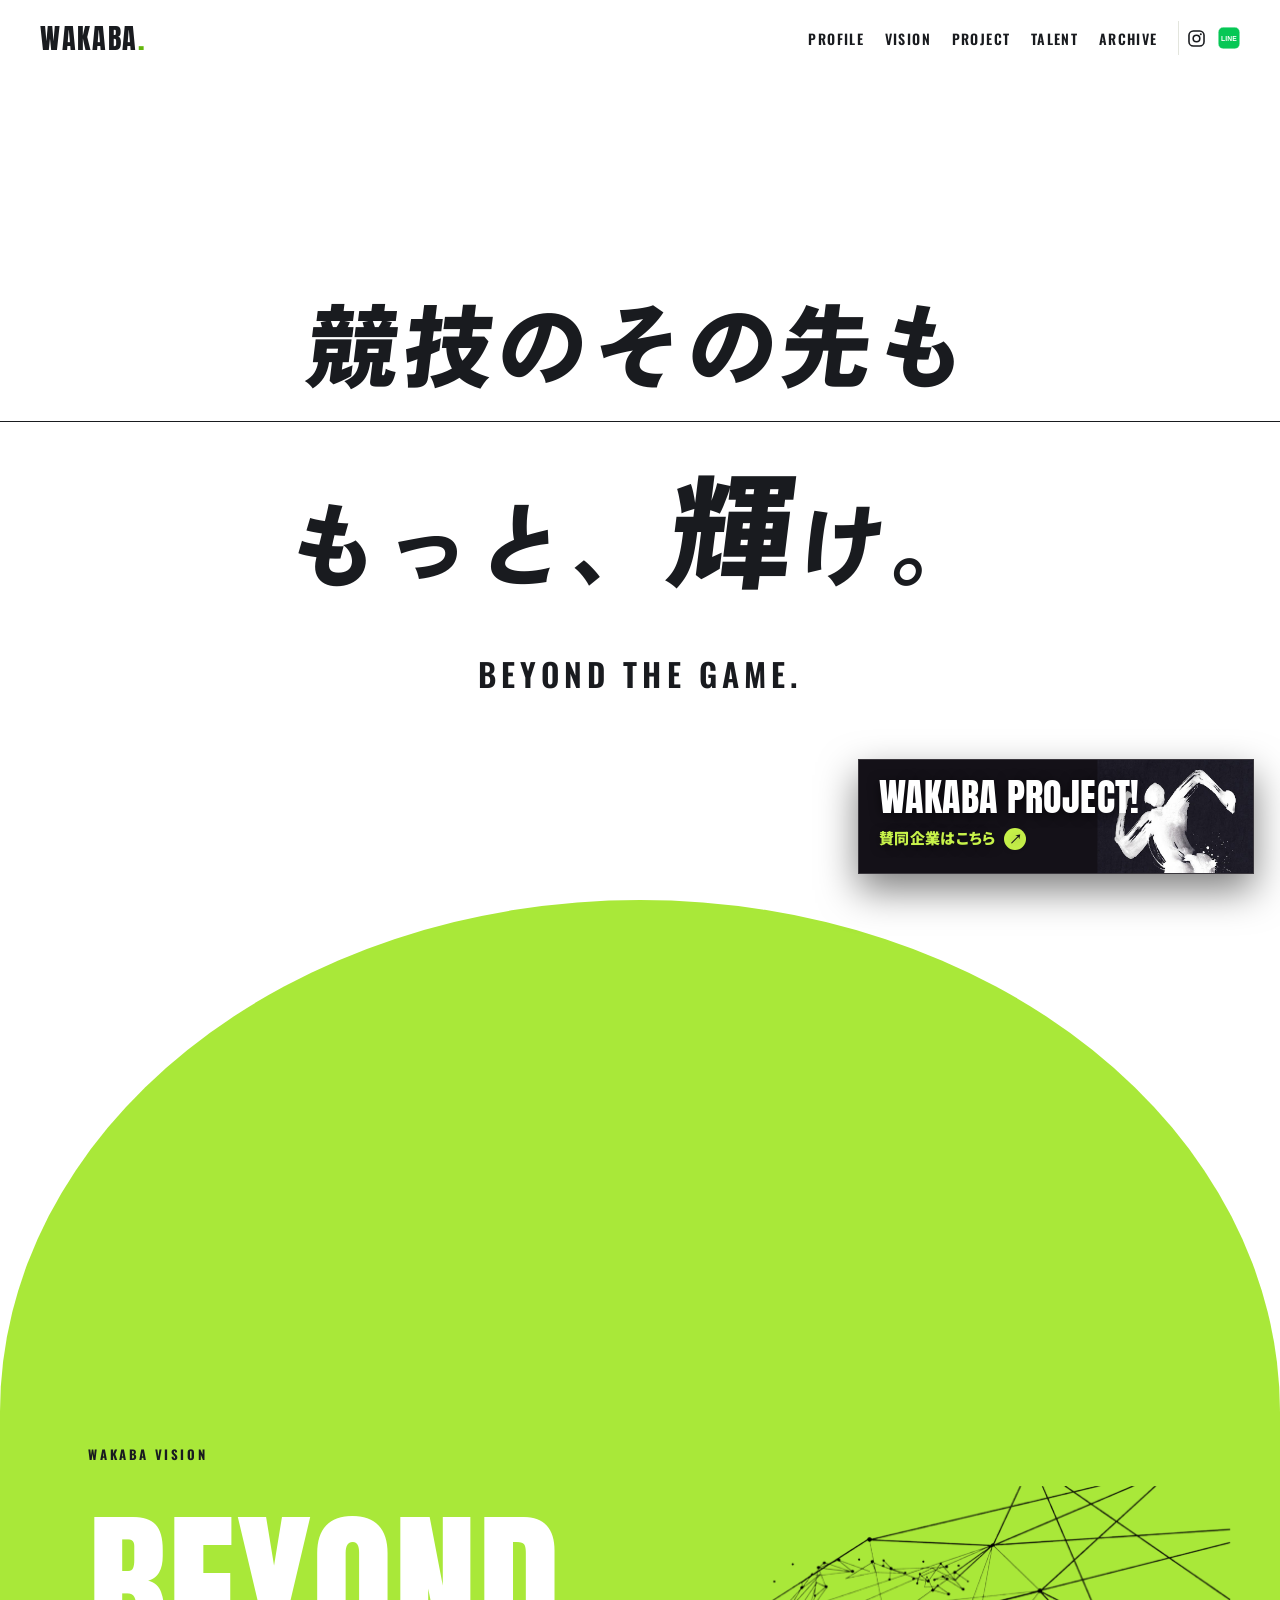
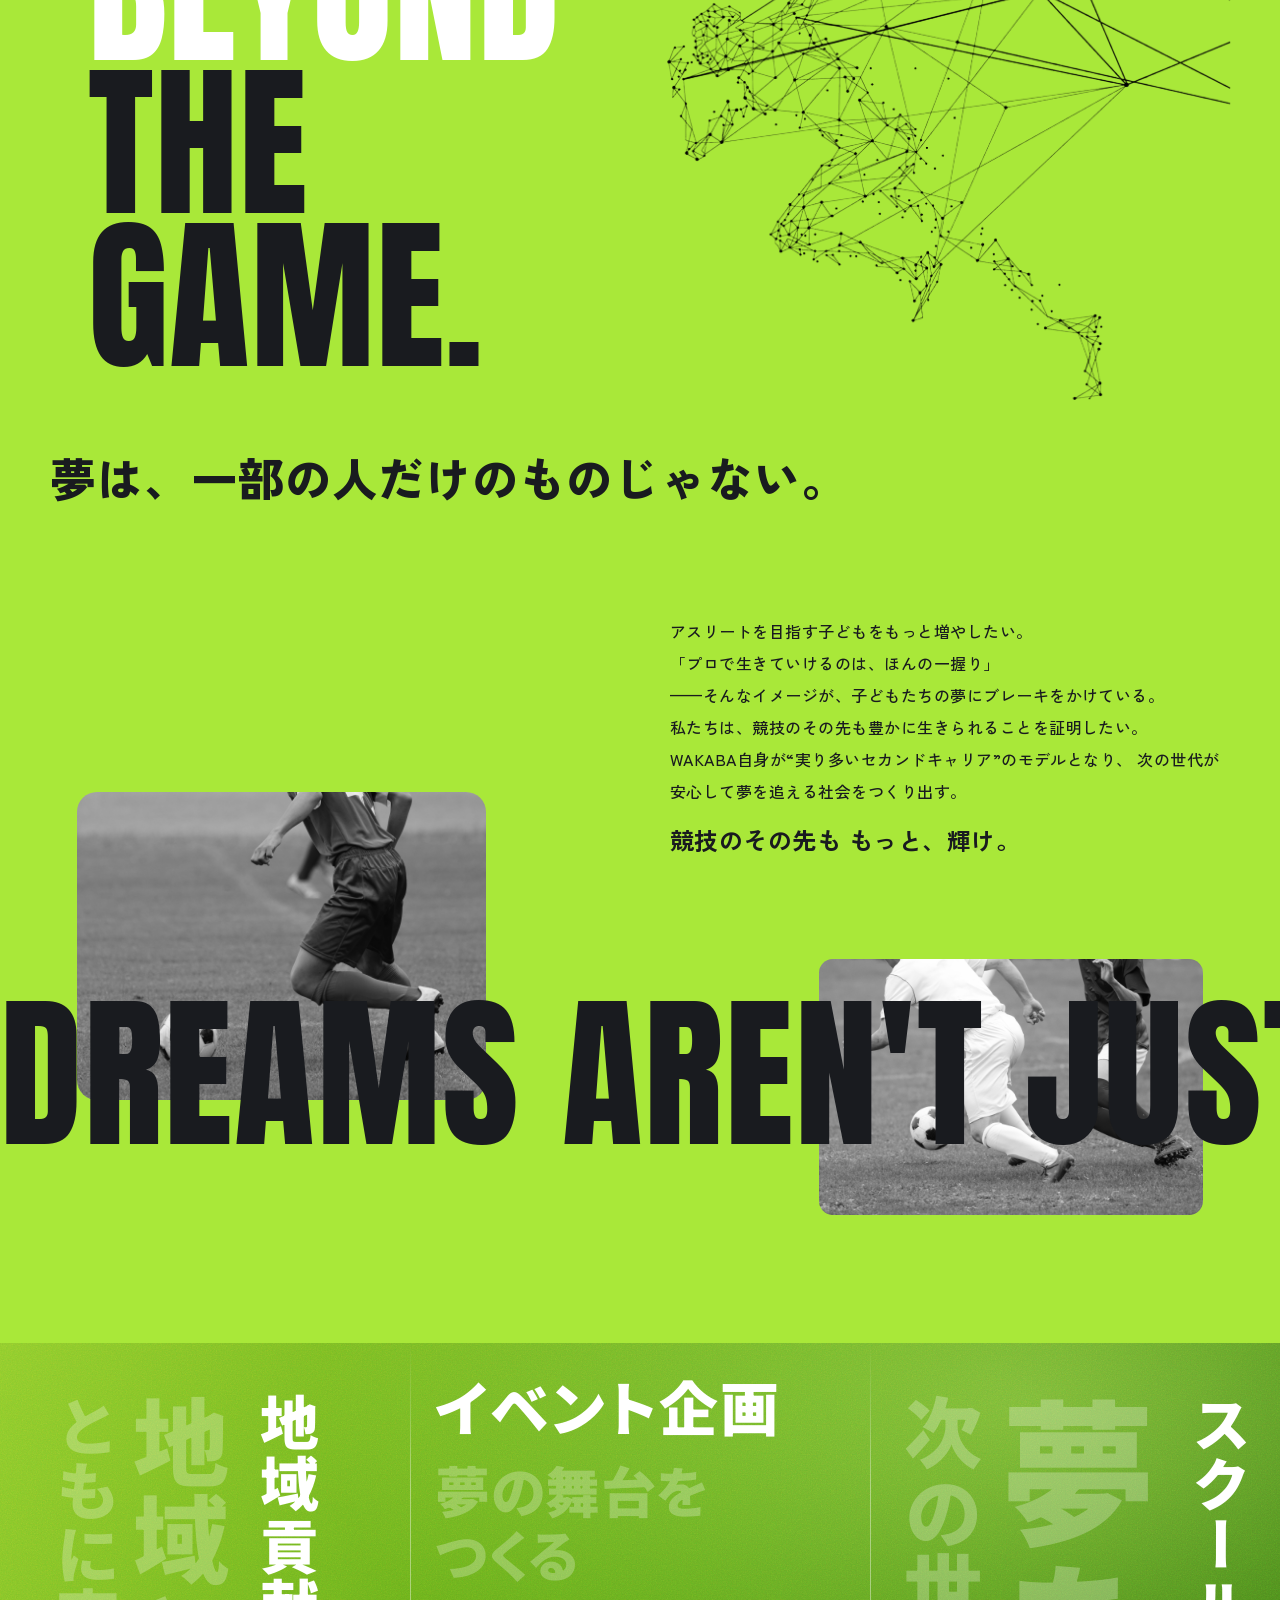
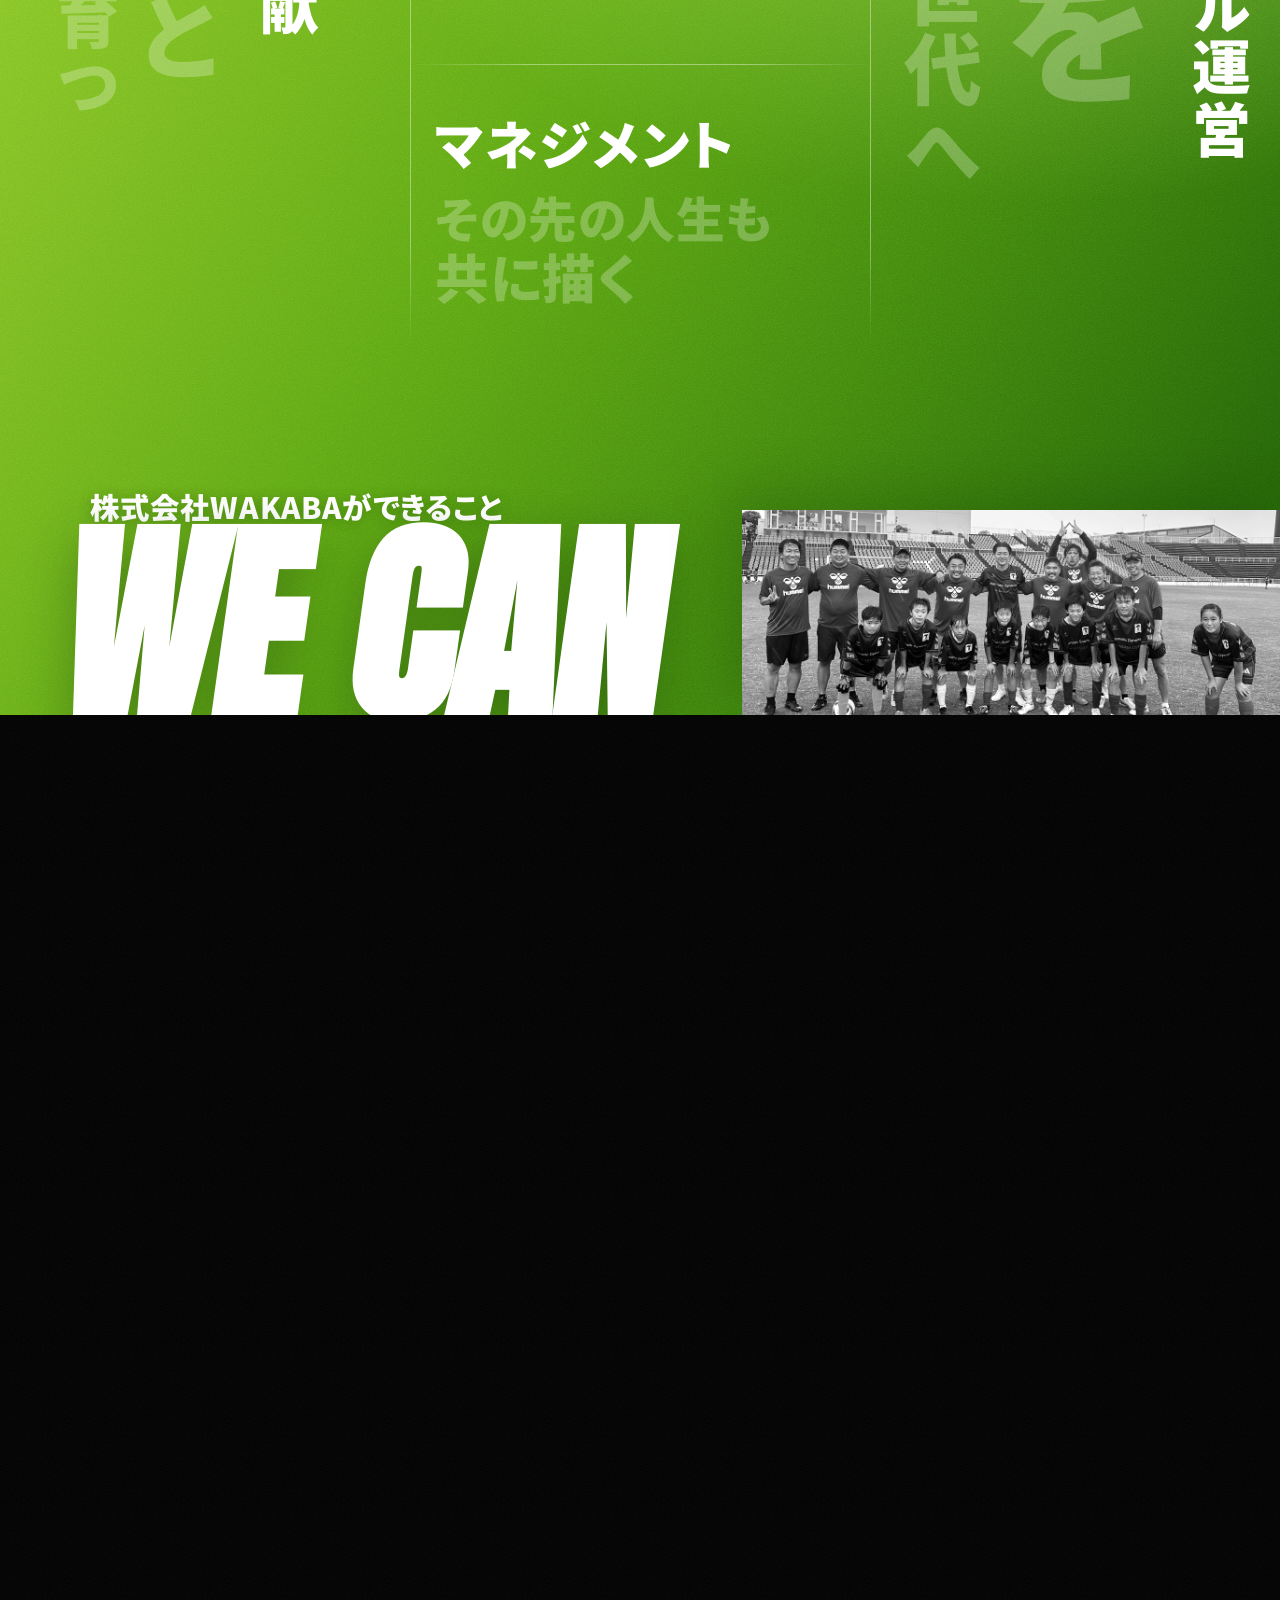
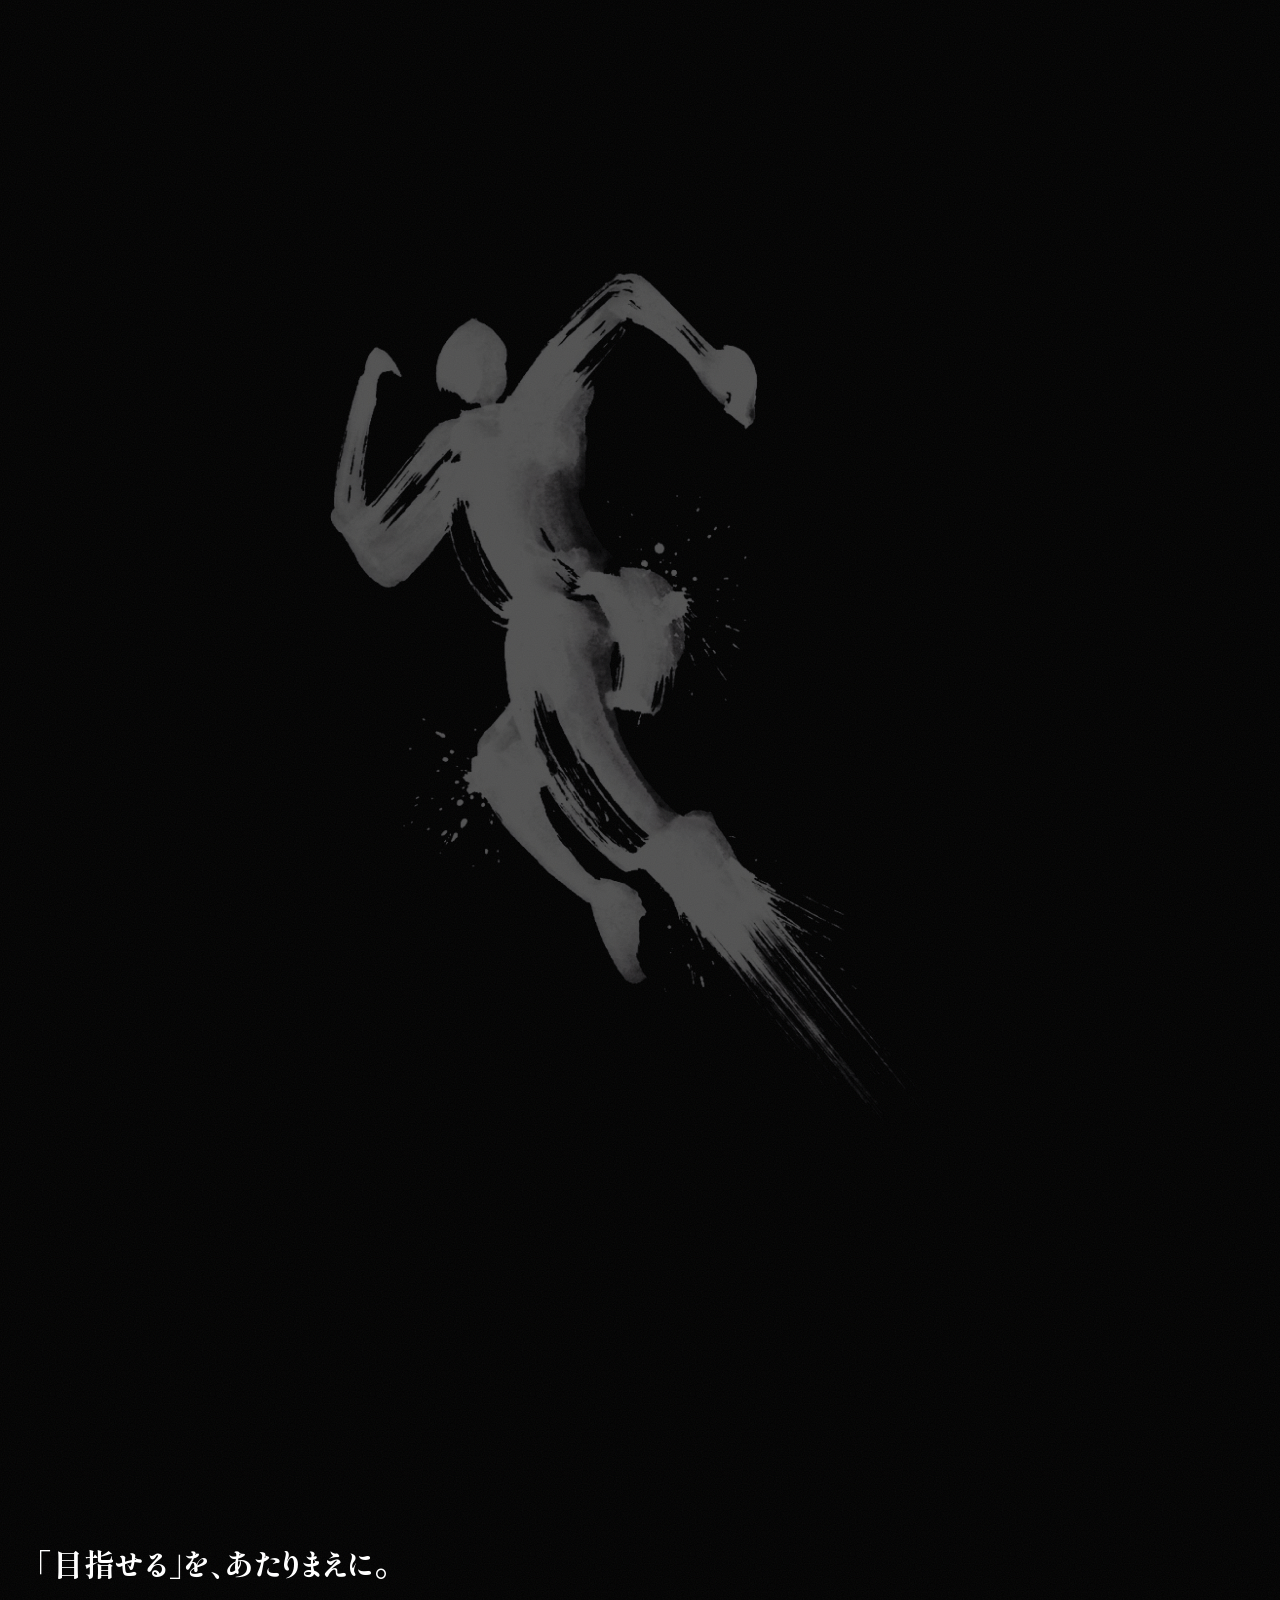
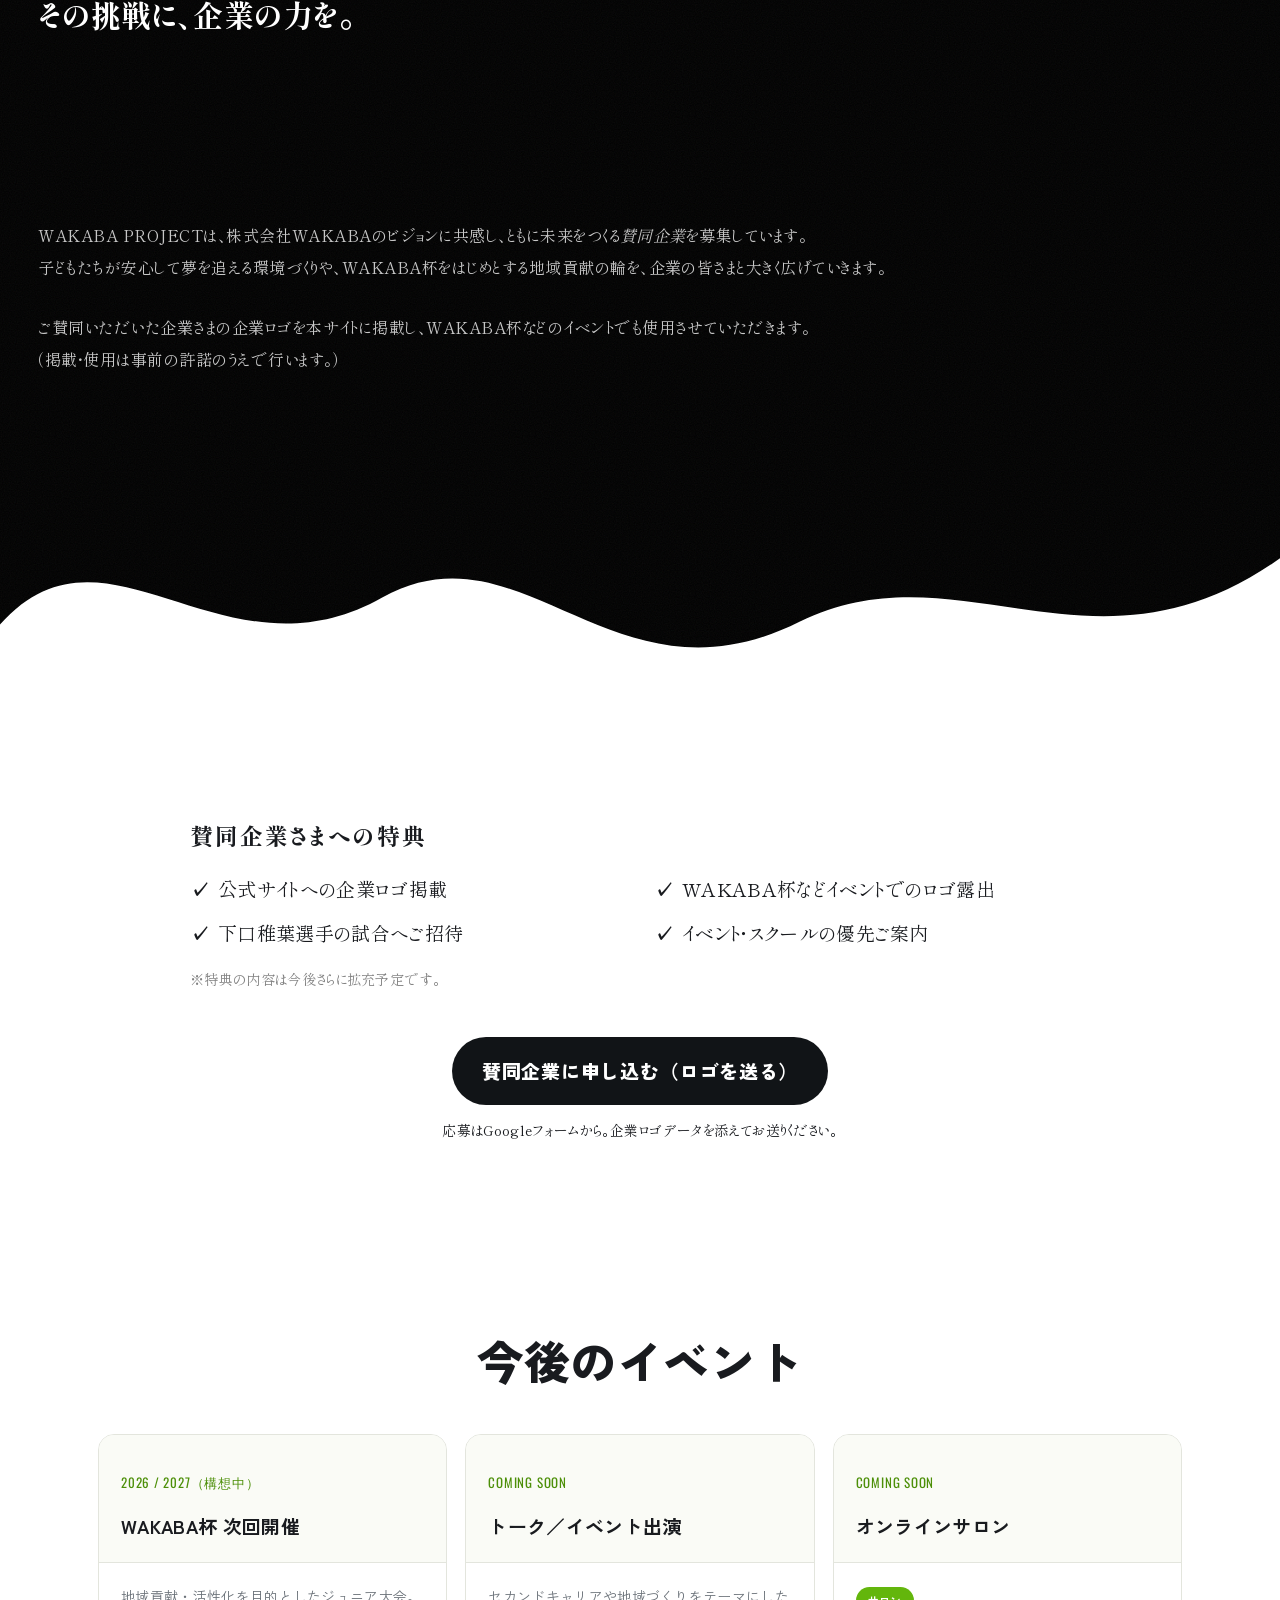
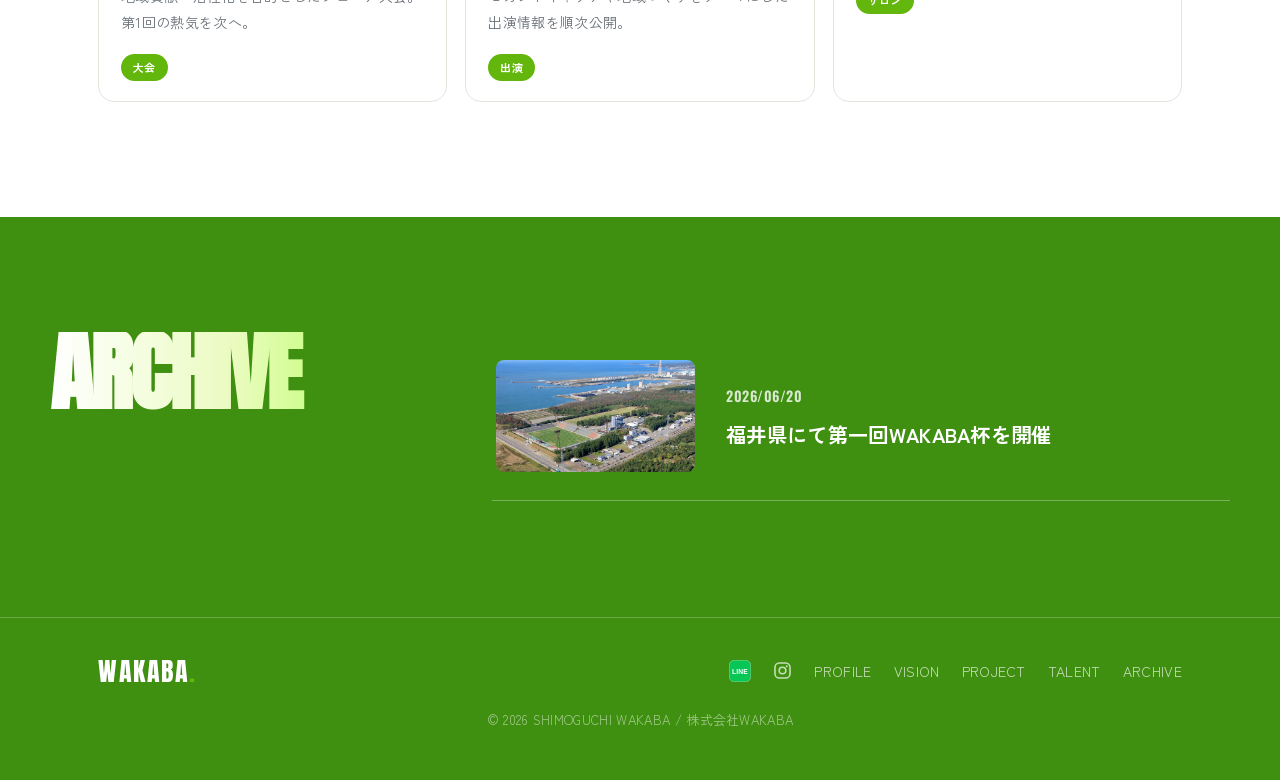
==== commit 40b06f1e: "モバイル修正: PROFILE名前を縦積み・横あふれ防止、PROJECTアンカーは筆文字が出る位置へ移動、アンカーscroll-margin、CSS v=3 Co-Authored-By: Claud" ====
--- a/index.html
+++ b/index.html
@@ -15,7 +15,7 @@
   <link rel="preconnect" href="https://fonts.gstatic.com" crossorigin />
   <link href="https://fonts.googleapis.com/css2?family=Anton&family=Noto+Sans+JP:wght@700;900&family=Oswald:wght@500;600;700&family=Shippori+Mincho:wght@500;600;700&family=Zen+Kaku+Gothic+New:wght@400;500;700;900&display=swap" rel="stylesheet" />
 
-  <link rel="stylesheet" href="style.css?v=2" />
+  <link rel="stylesheet" href="style.css?v=3" />
 </head>
 <body>
 
@@ -384,6 +384,21 @@
       }, { threshold: 0 });
       fabIO.observe(archiveSec);
     }
+
+    // メニューのPROJECTは、黒画面で止まらず筆文字が浮き出た位置まで移動
+    const scrollToProject = () => {
+      const intro = document.querySelector('.wproject__intro');
+      if (!intro) { const p = document.getElementById('project'); if (p) p.scrollIntoView(); return; }
+      const vh = window.innerHeight;
+      const introH = intro.offsetHeight;
+      const introTop = intro.getBoundingClientRect().top + window.scrollY;
+      const target = introTop + 0.7 * Math.max(introH - vh, 1);
+      window.scrollTo({ top: target, behavior: 'smooth' });
+    };
+    document.querySelectorAll('a[href="#project"]').forEach(a => {
+      a.addEventListener('click', (ev) => { ev.preventDefault(); scrollToProject(); history.replaceState(null, '', '#project'); });
+    });
+    if (location.hash === '#project') { setTimeout(scrollToProject, 90); }
   </script>
   <!-- WAKABA PROJECT 賛同企業 固定リンク -->
   <a class="pj-fab" href="#project" aria-label="WAKABA PROJECT 賛同企業はこちら">
--- a/style.css
+++ b/style.css
@@ -507,6 +507,9 @@
   .pj-fab__sub { font-size: 12px; }
 }
 
+/* アンカー移動時に固定ヘッダーで隠れないように */
+#vision, #wecan, #events, #archive, #contact, #project { scroll-margin-top: 84px; }
+
 /* EVENTS 見出しを中央寄せ */
 #events > .eyebrow, #events > .section-title { text-align: center; }
 
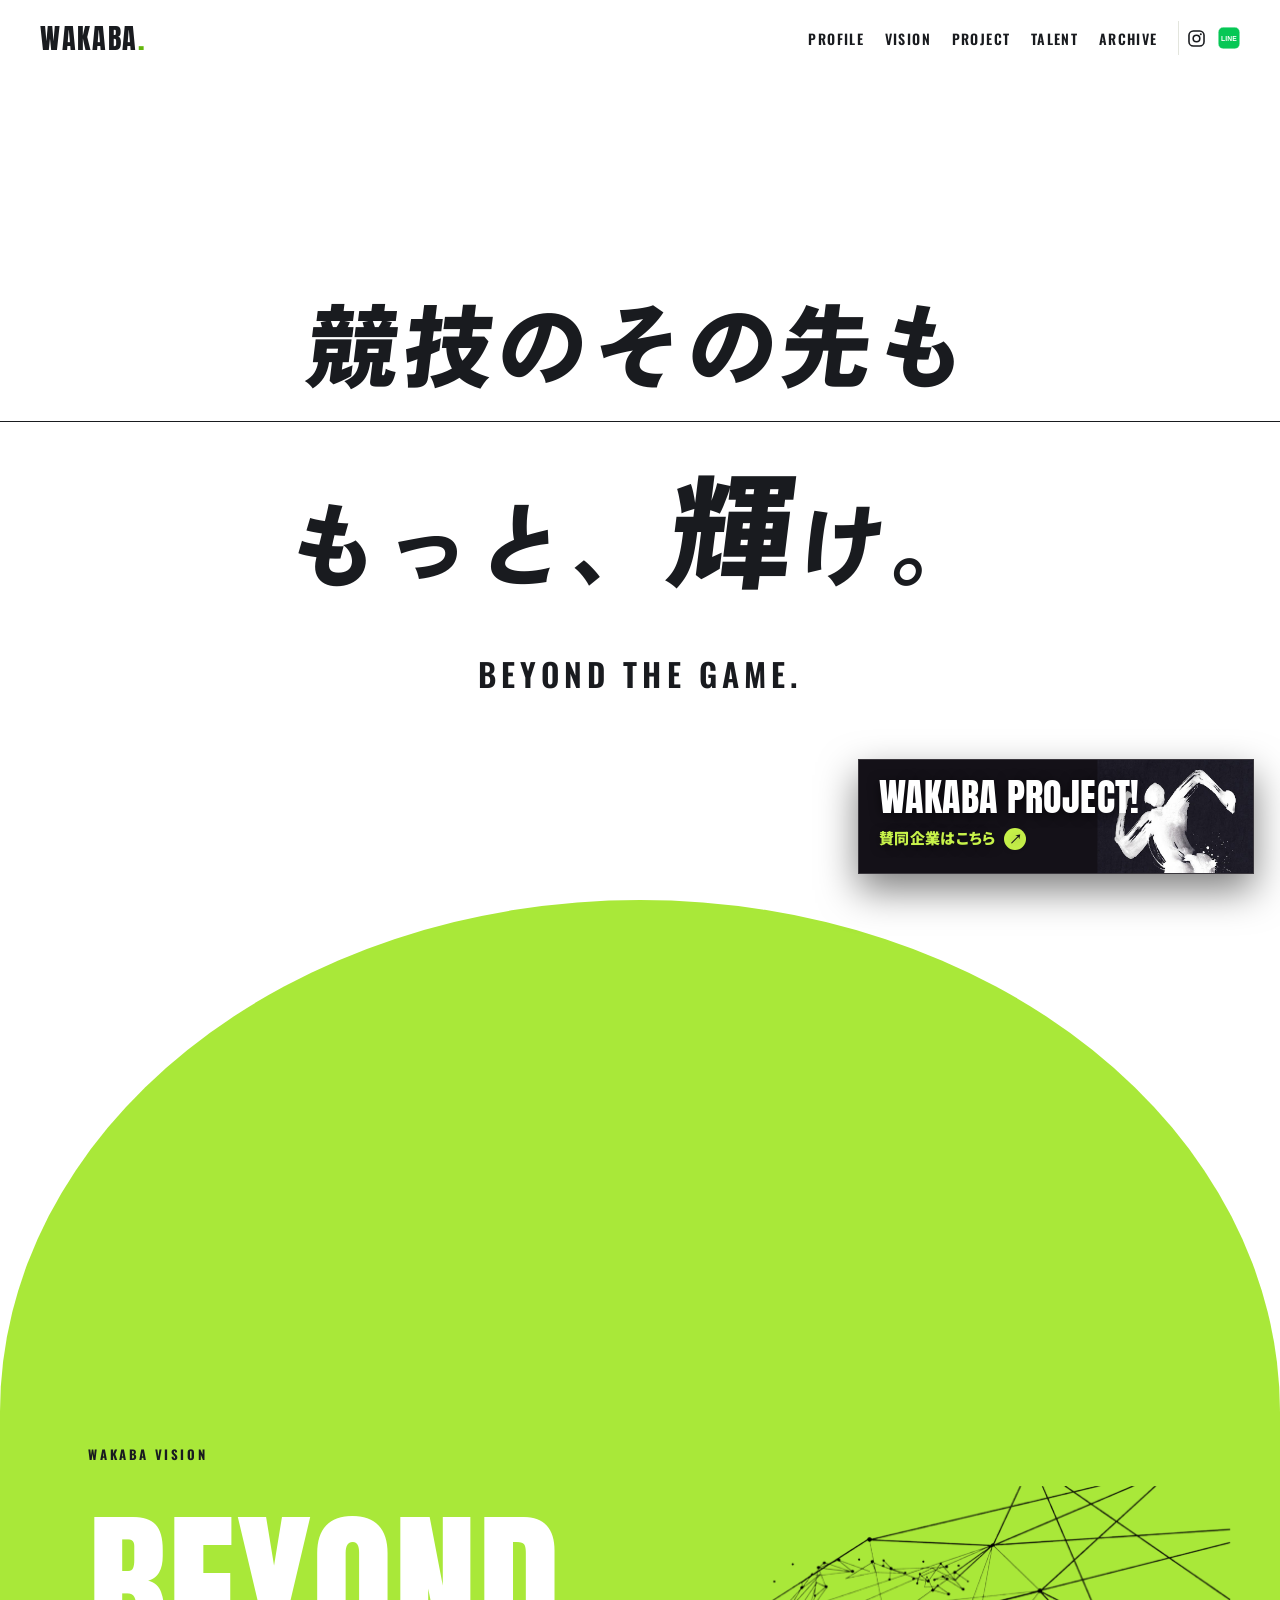
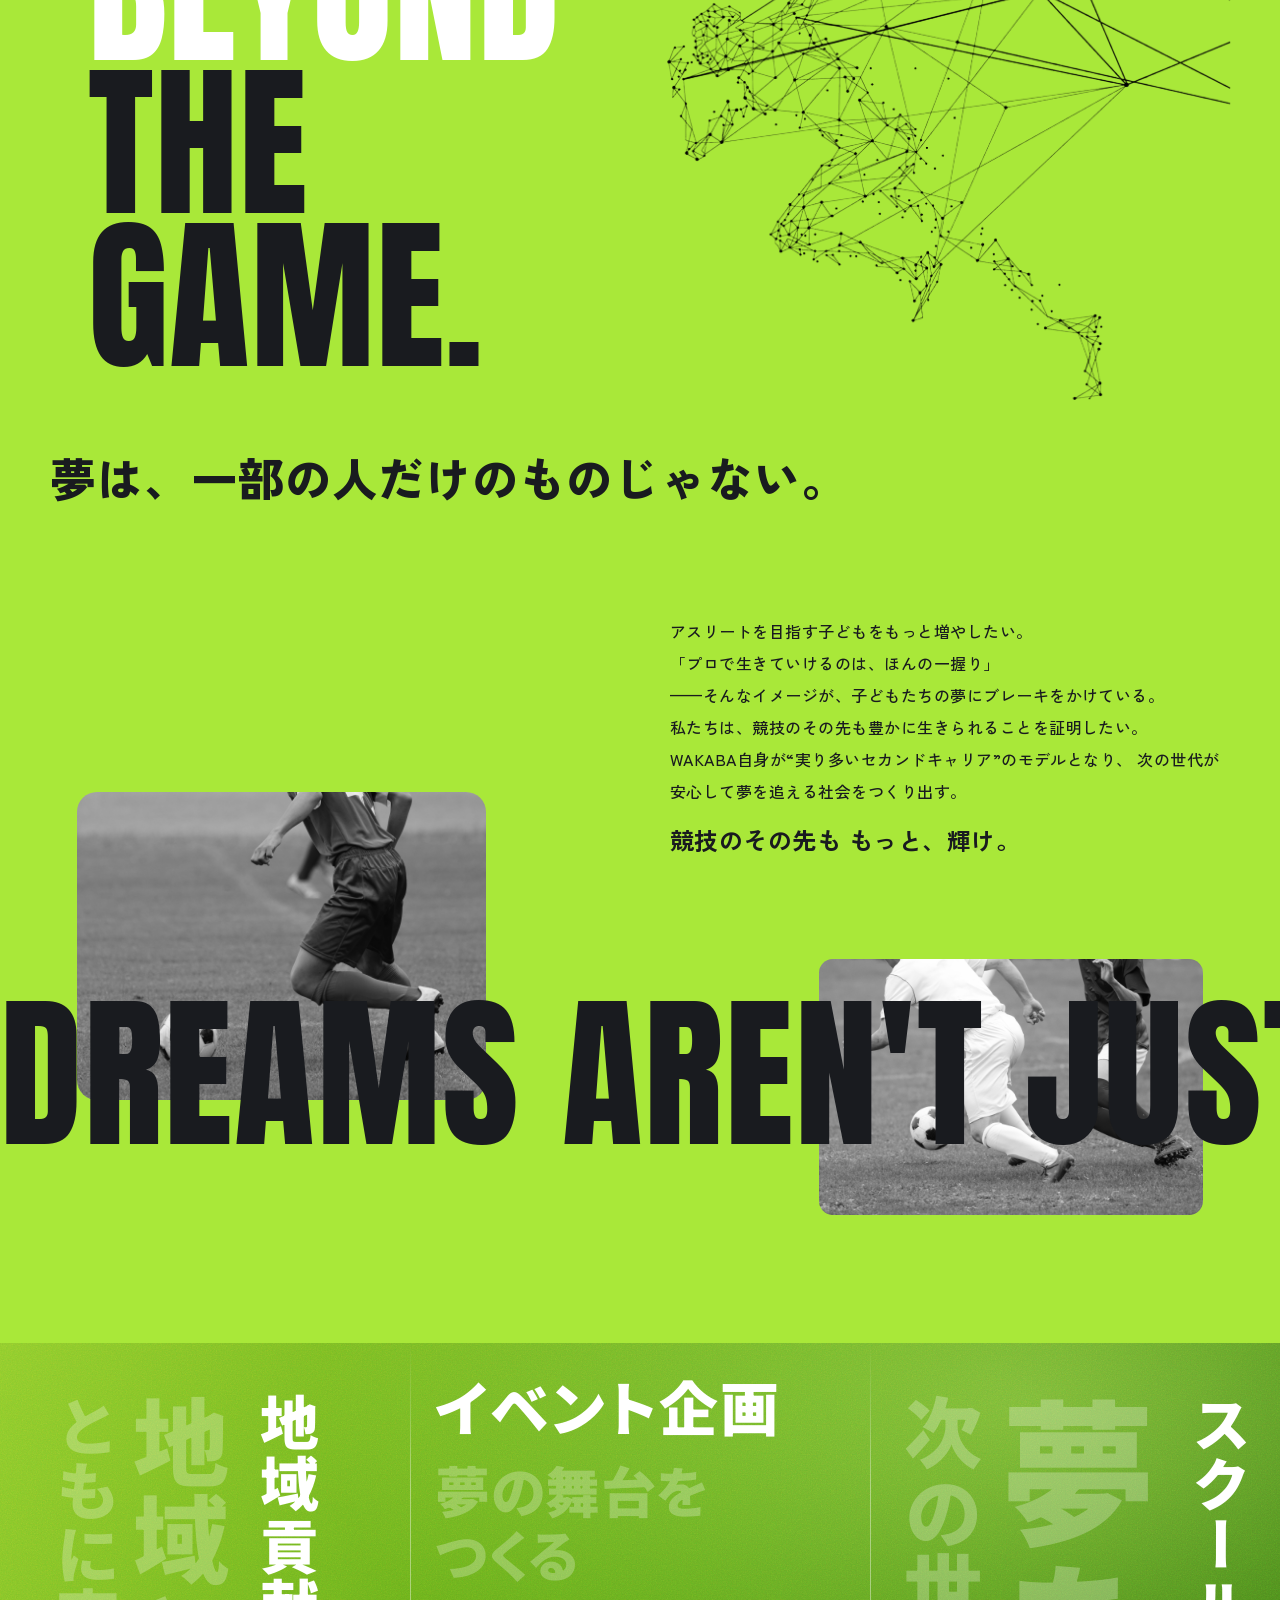
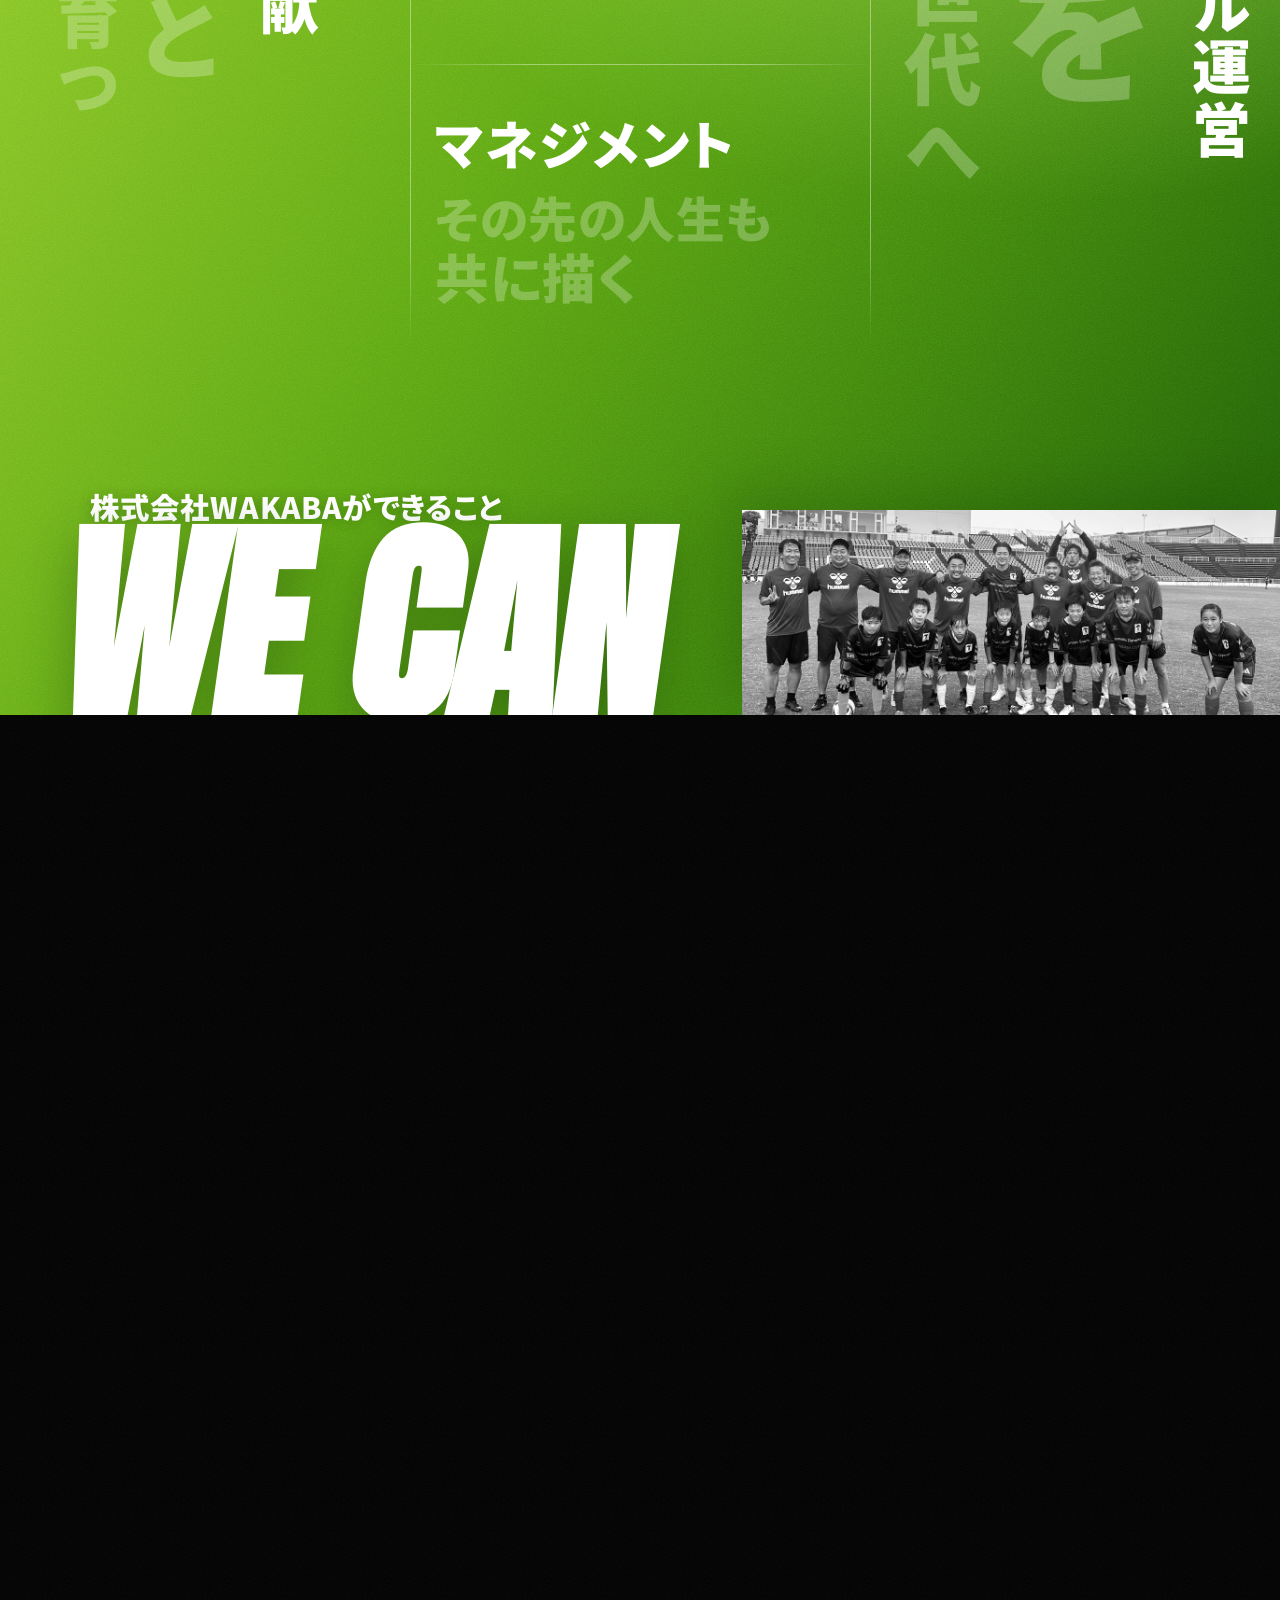
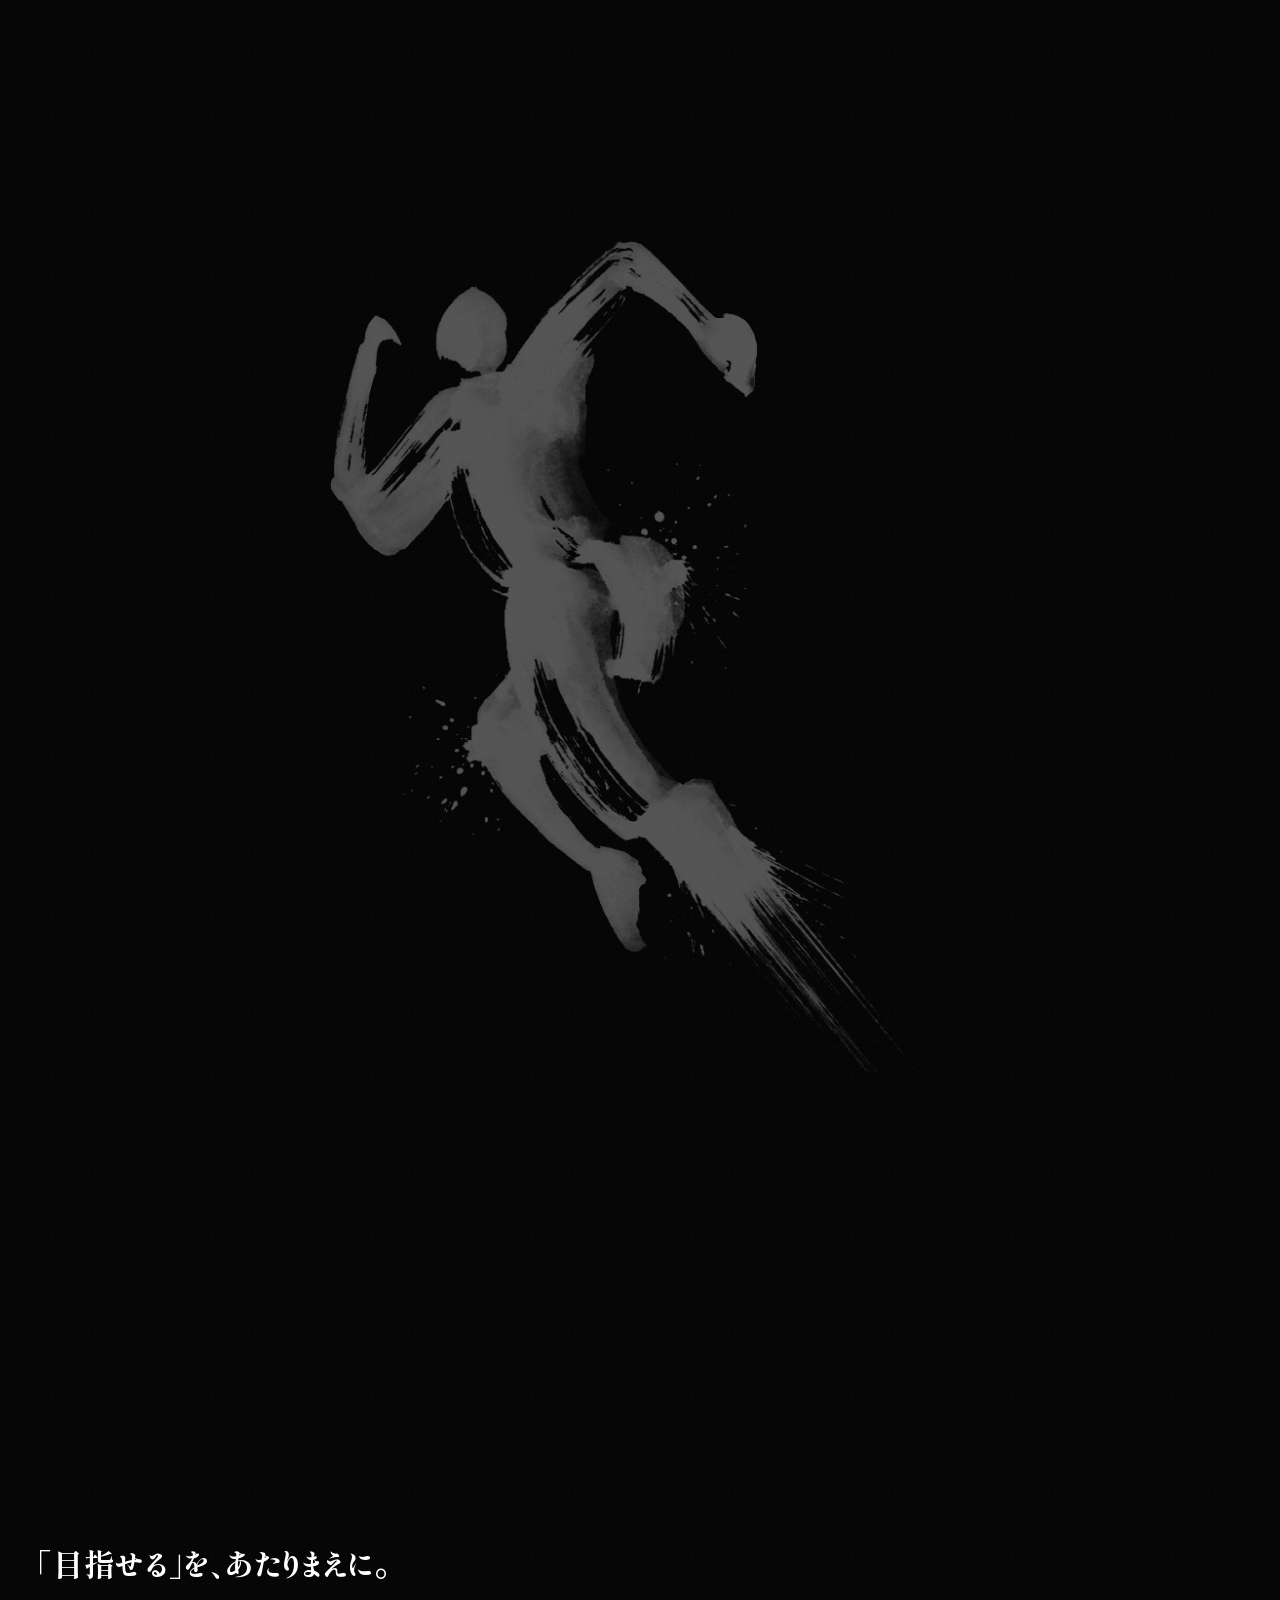
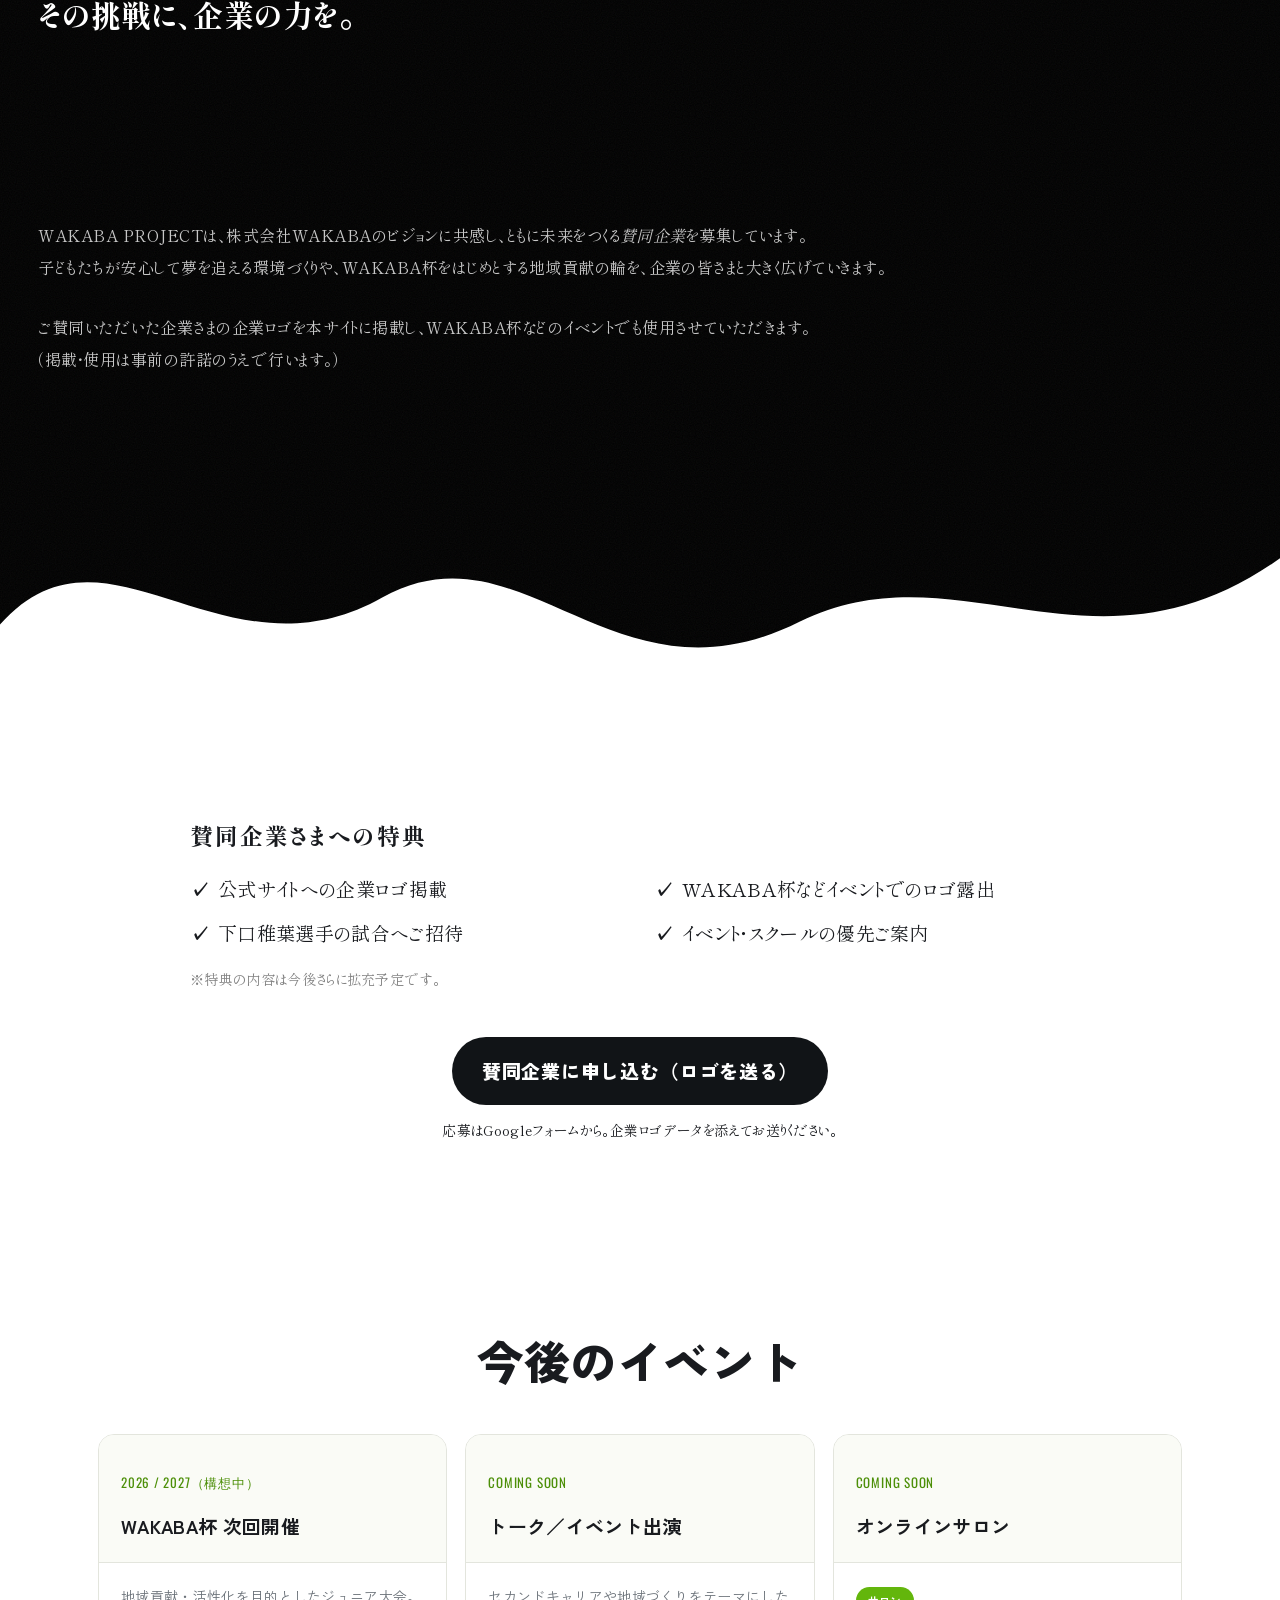
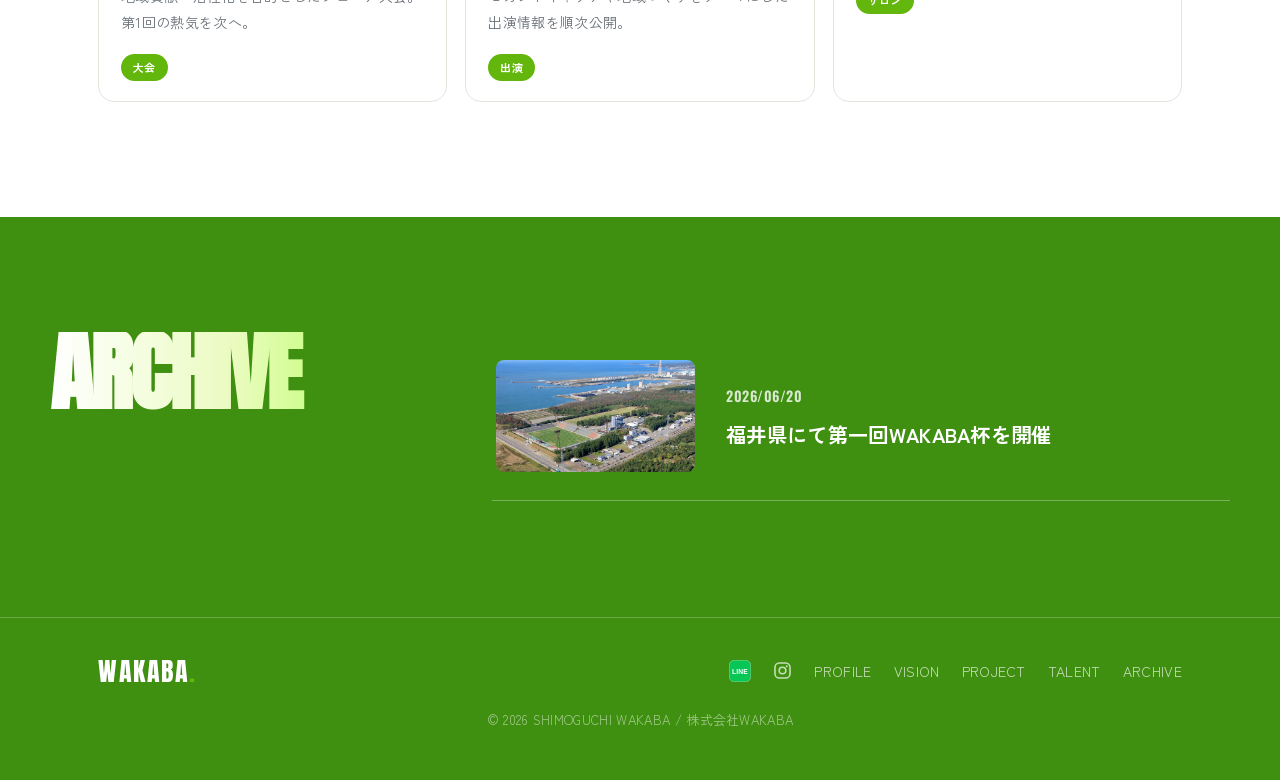
==== commit a2e99263: "PROJECTアンカーのスクロール競合を解消（クリックはスムーズ、遷移時は確実に上書き） Co-Authored-By: Claude Opus 4.8 <noreply@anthropic.com>" ====
--- a/index.html
+++ b/index.html
@@ -386,19 +386,23 @@
     }
 
     // メニューのPROJECTは、黒画面で止まらず筆文字が浮き出た位置まで移動
-    const scrollToProject = () => {
+    const scrollToProject = (smooth) => {
       const intro = document.querySelector('.wproject__intro');
       if (!intro) { const p = document.getElementById('project'); if (p) p.scrollIntoView(); return; }
       const vh = window.innerHeight;
-      const introH = intro.offsetHeight;
-      const introTop = intro.getBoundingClientRect().top + window.scrollY;
-      const target = introTop + 0.7 * Math.max(introH - vh, 1);
-      window.scrollTo({ top: target, behavior: 'smooth' });
+      const target = intro.getBoundingClientRect().top + window.scrollY + 0.7 * Math.max(intro.offsetHeight - vh, 1);
+      const html = document.documentElement, prev = html.style.scrollBehavior;
+      if (!smooth) html.style.scrollBehavior = 'auto';
+      window.scrollTo({ top: target, behavior: smooth ? 'smooth' : 'auto' });
+      html.style.scrollBehavior = prev;
     };
     document.querySelectorAll('a[href="#project"]').forEach(a => {
-      a.addEventListener('click', (ev) => { ev.preventDefault(); scrollToProject(); history.replaceState(null, '', '#project'); });
+      a.addEventListener('click', (ev) => { ev.preventDefault(); history.replaceState(null, '', '#project'); scrollToProject(true); });
     });
-    if (location.hash === '#project') { setTimeout(scrollToProject, 90); }
+    if (location.hash === '#project') {
+      const go = () => scrollToProject(false);
+      requestAnimationFrame(go); setTimeout(go, 250); setTimeout(go, 650);
+    }
   </script>
   <!-- WAKABA PROJECT 賛同企業 固定リンク -->
   <a class="pj-fab" href="#project" aria-label="WAKABA PROJECT 賛同企業はこちら">
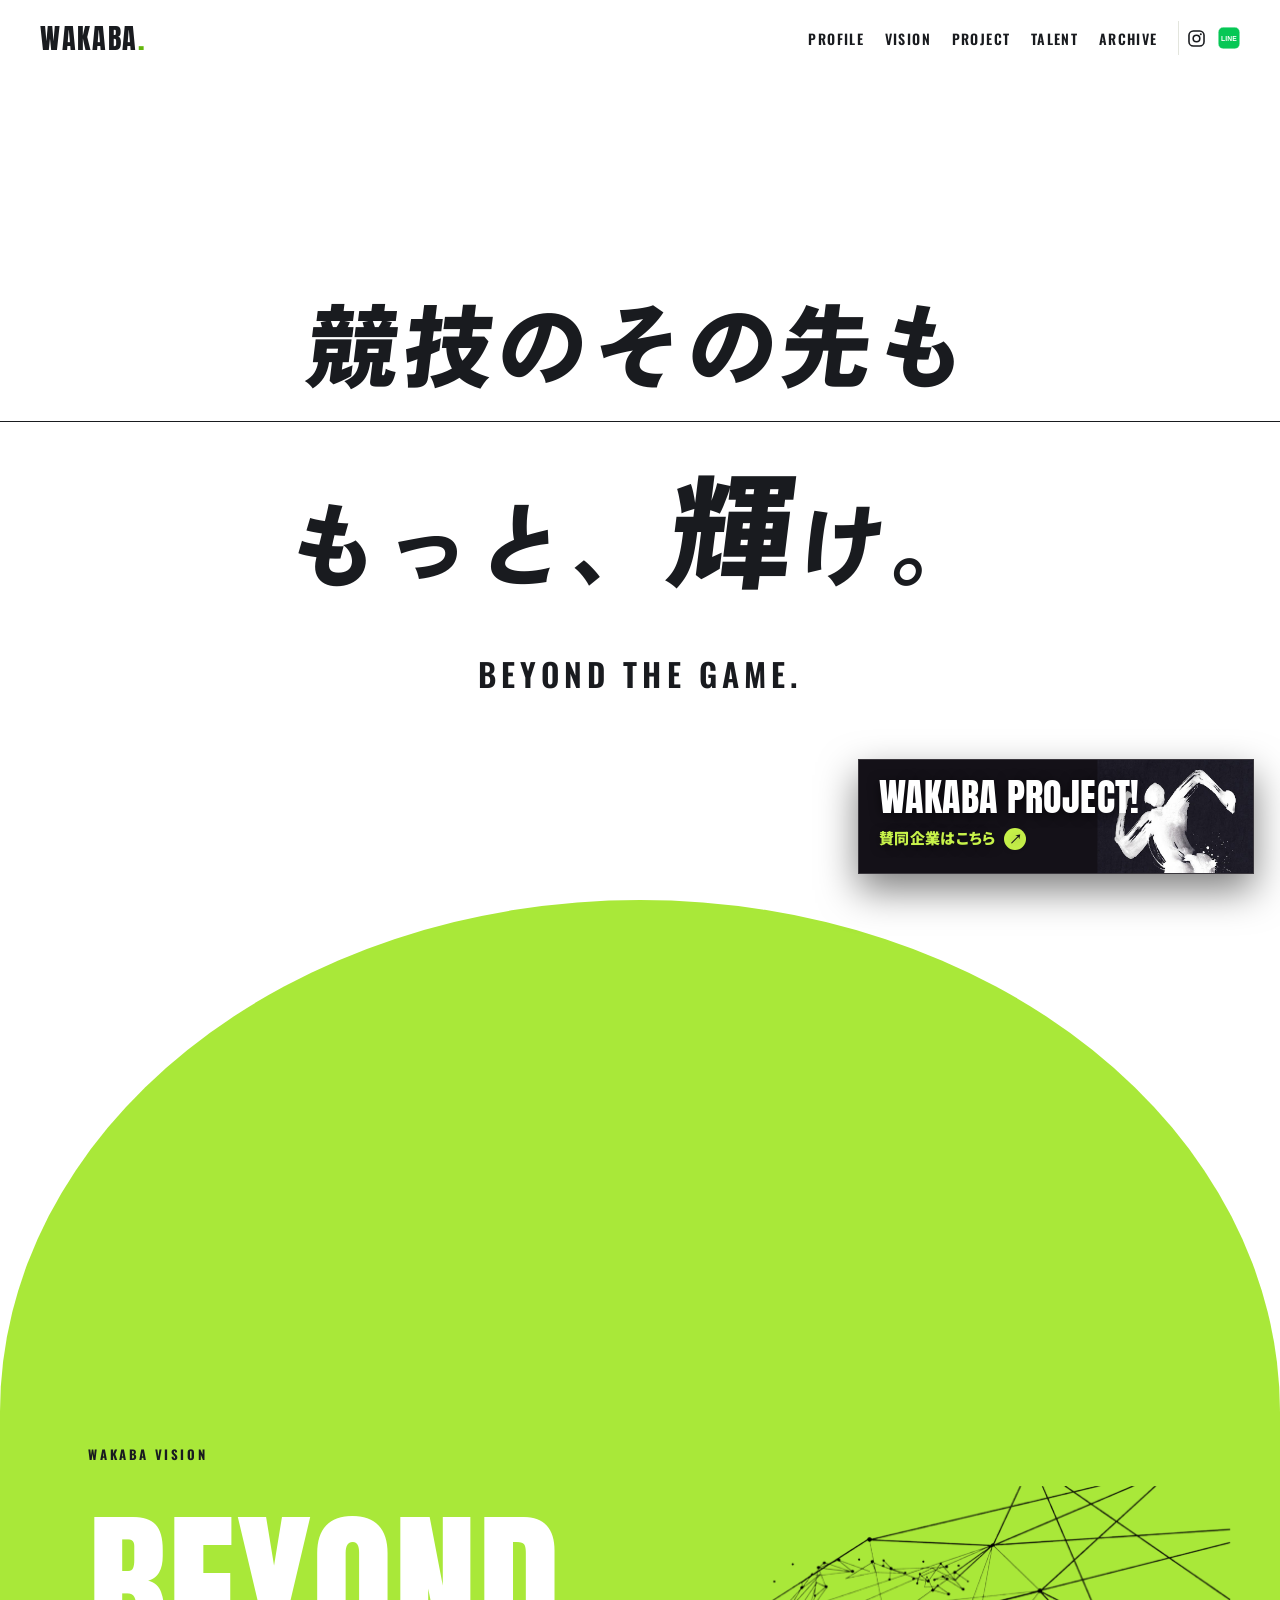
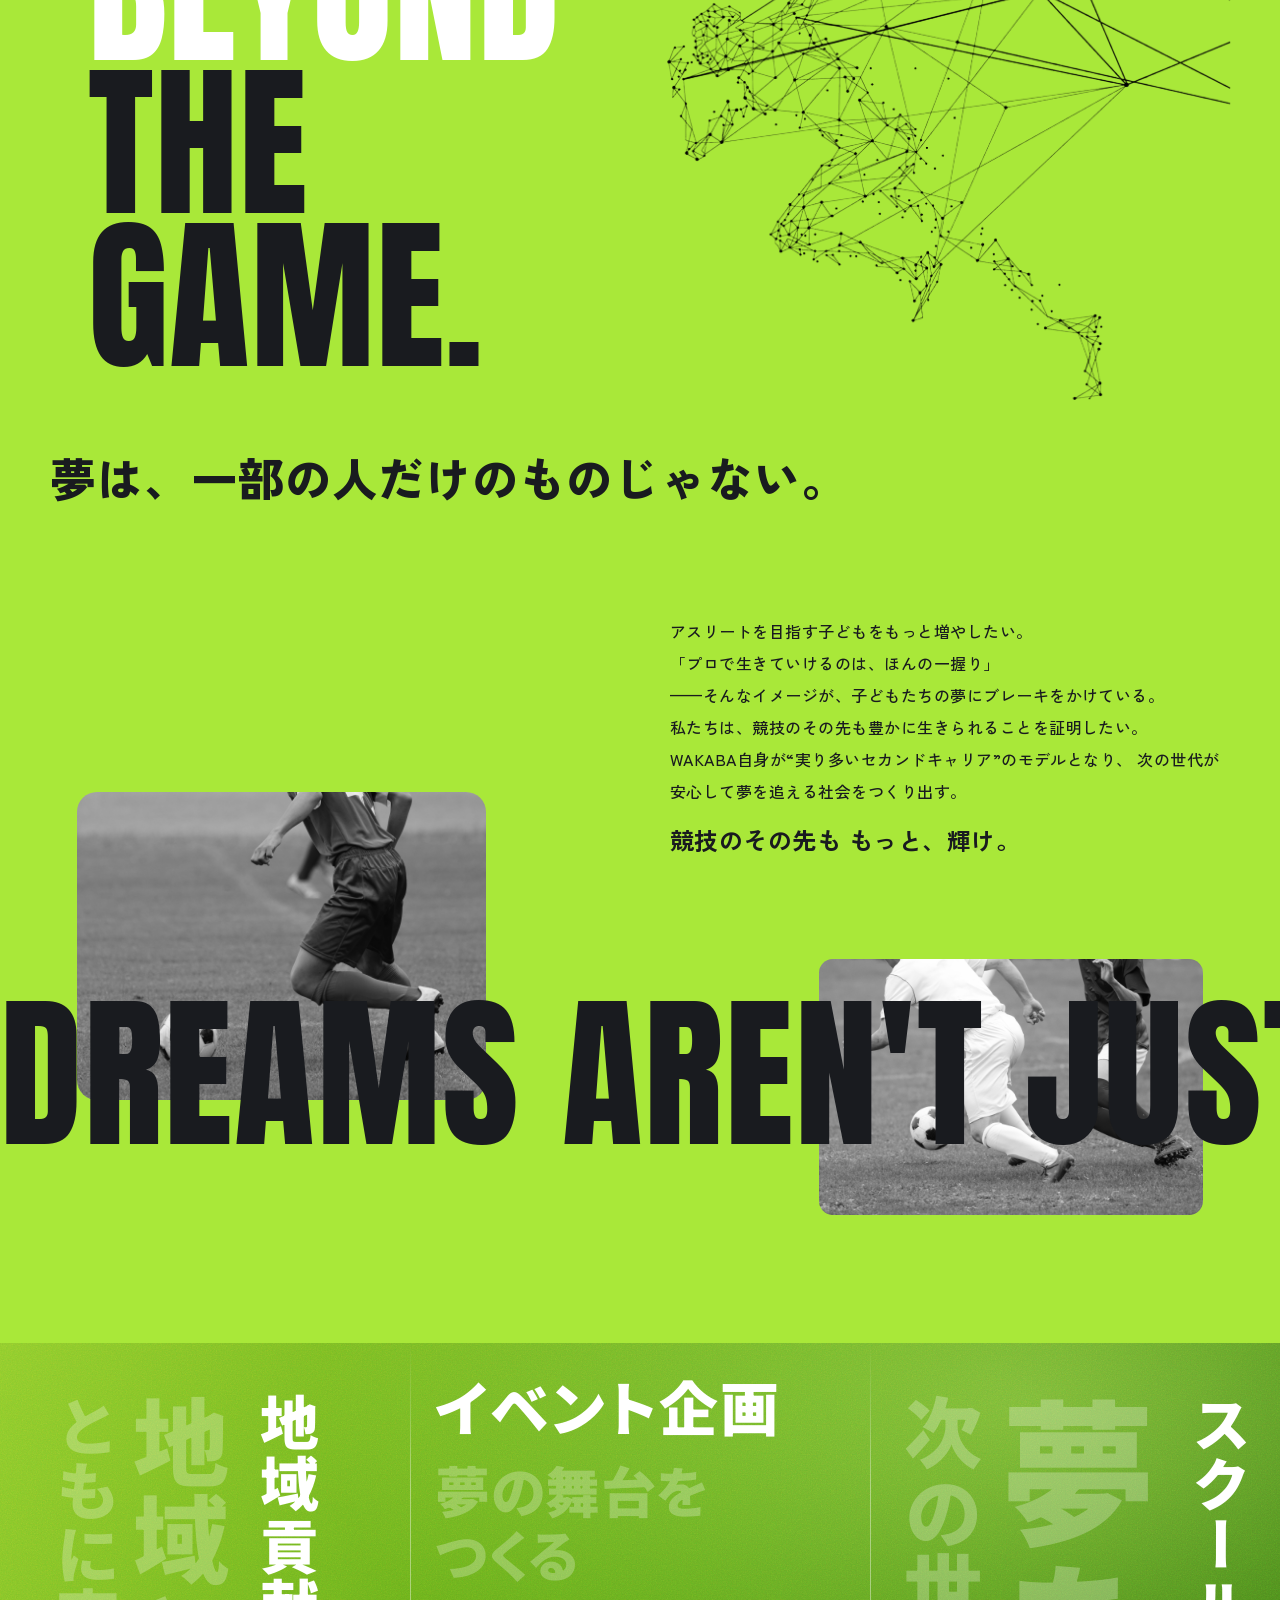
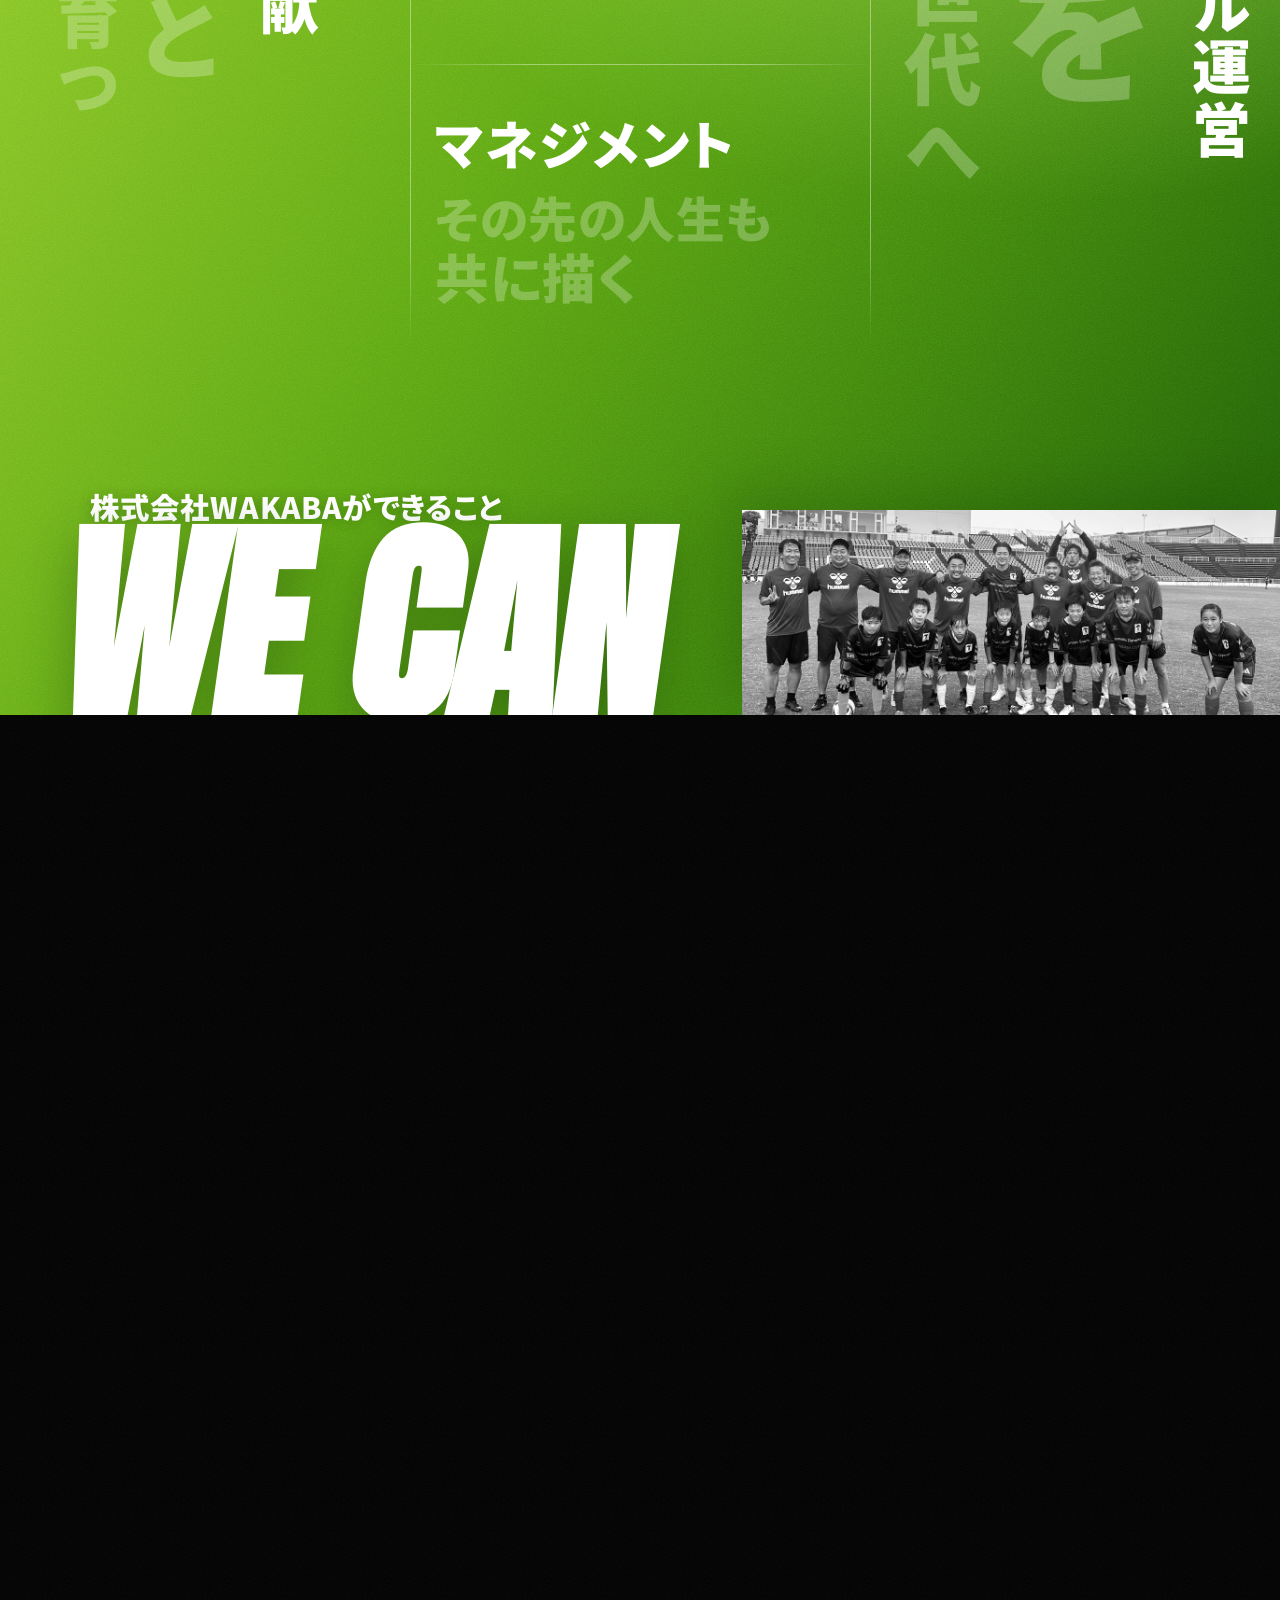
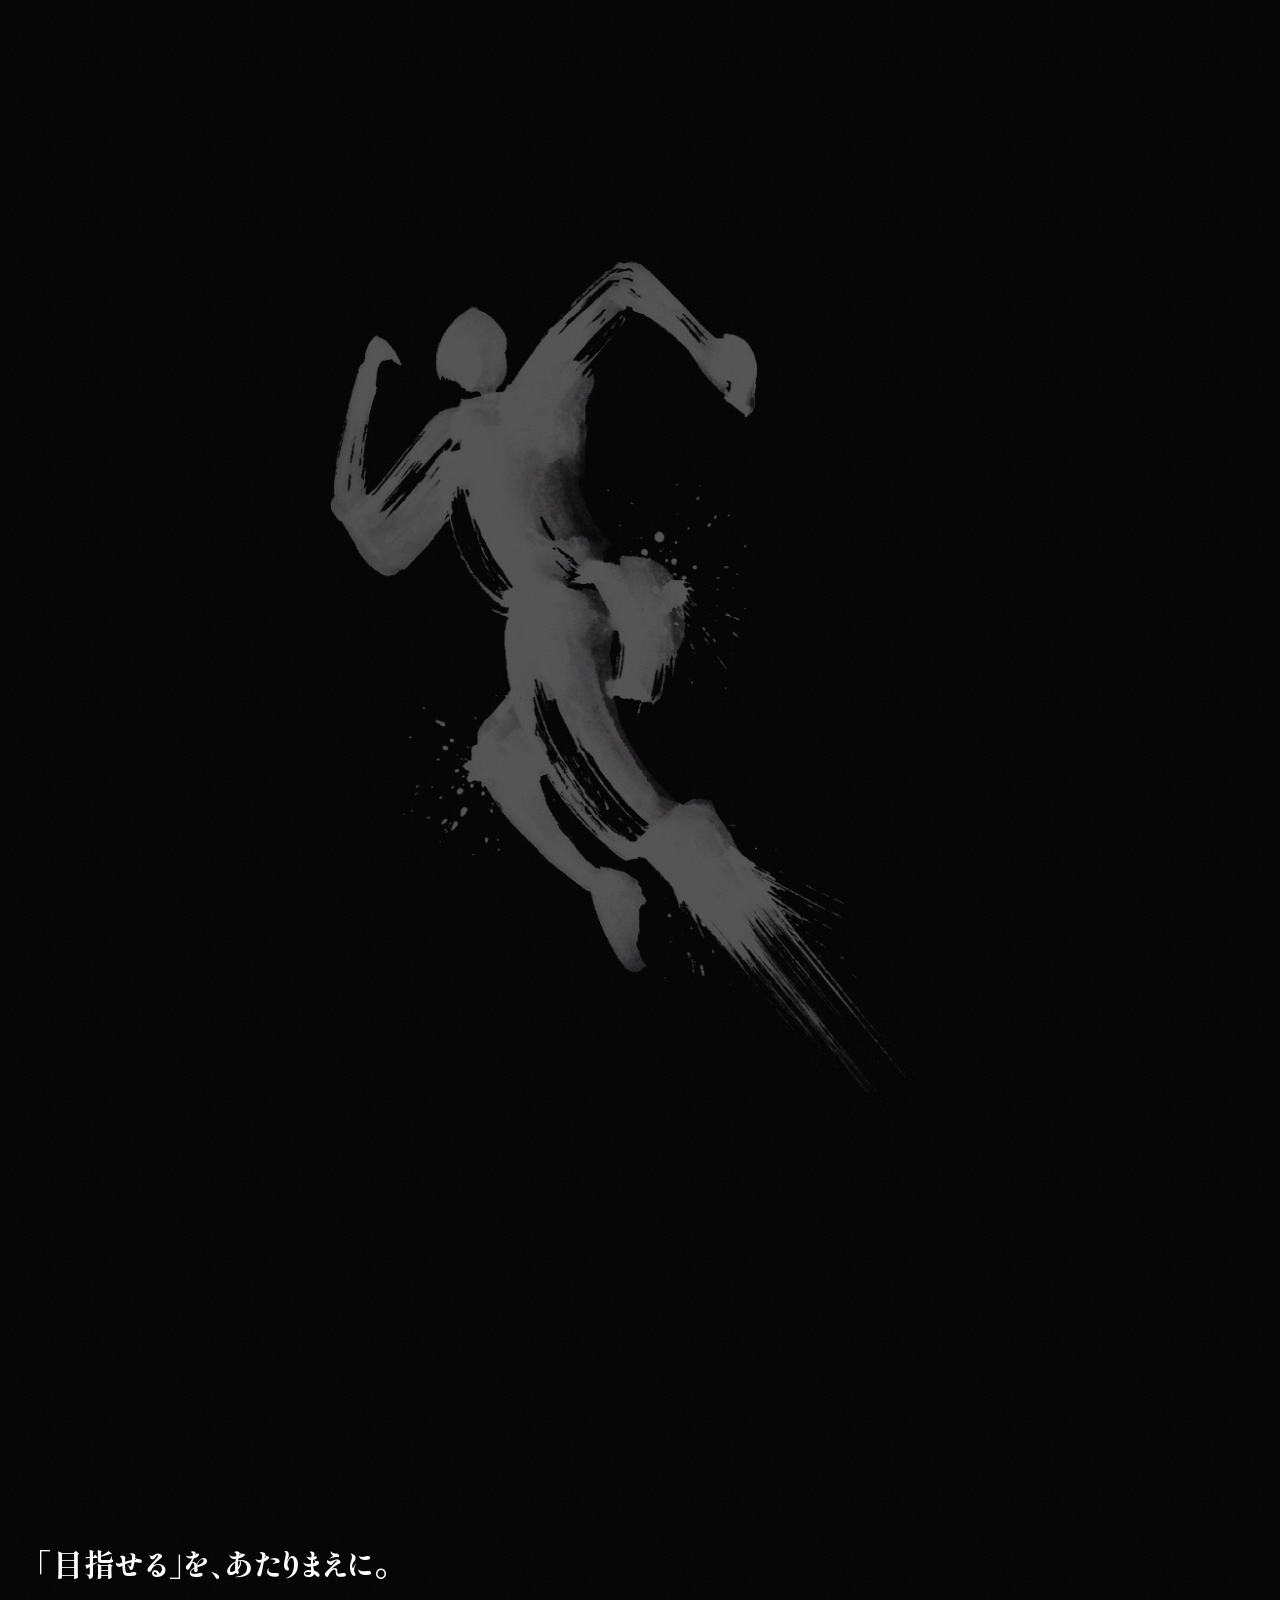
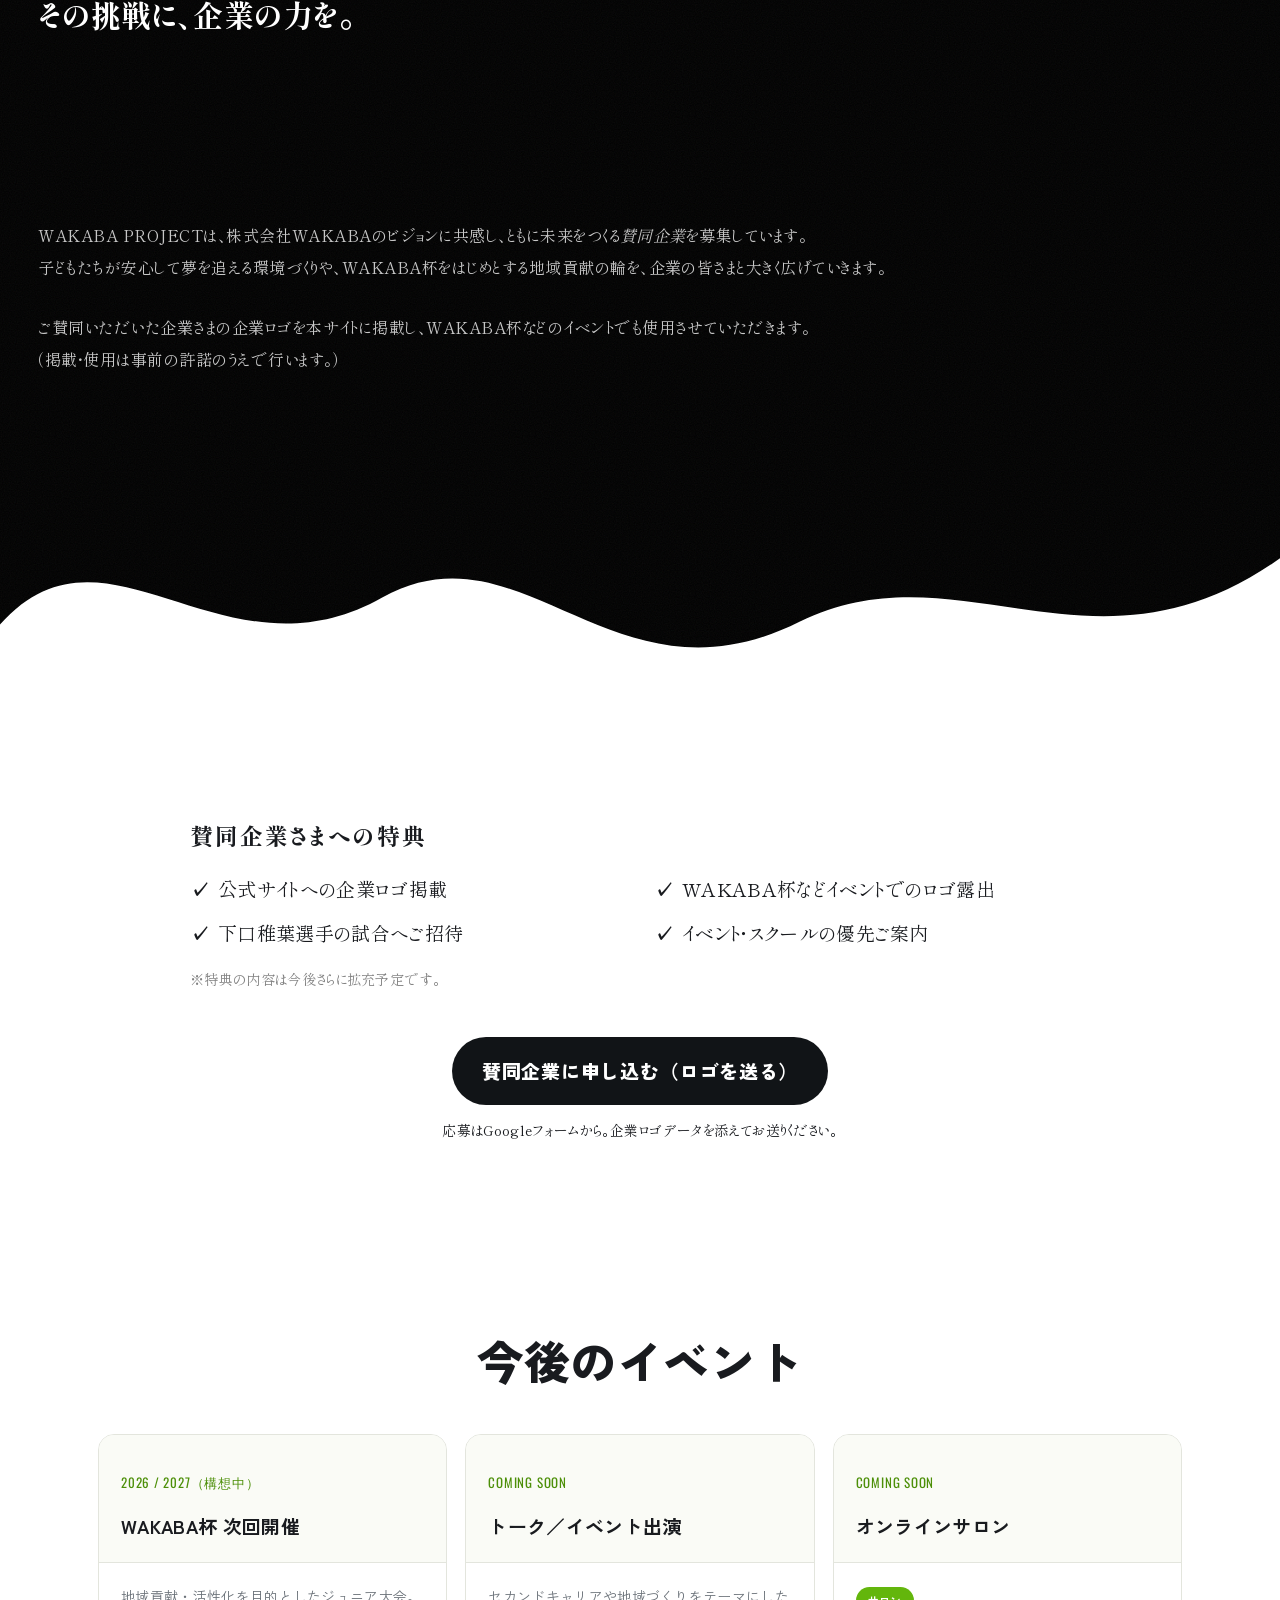
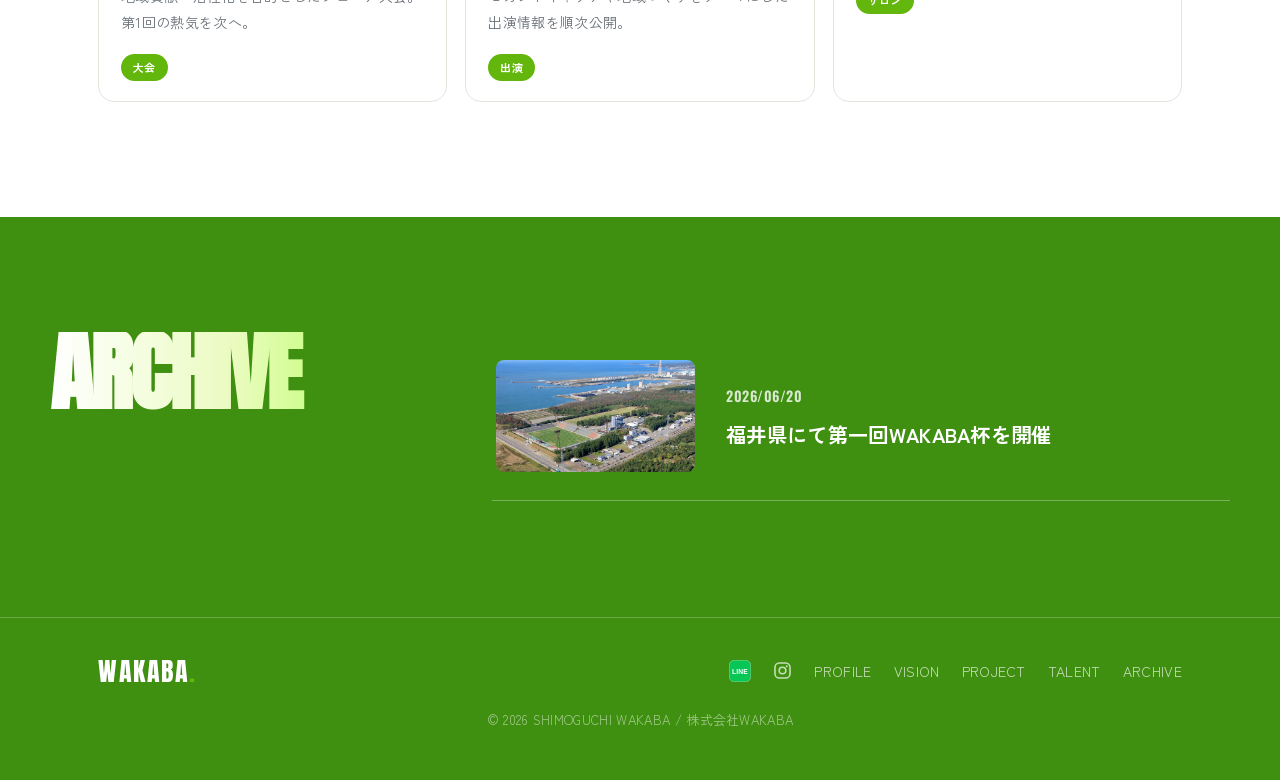
==== commit 5180cc01: "spirit/VISIONモバイル上書きをbase定義の後ろへ移動して確実に適用（CSS v=5） Co-Authored-By: Claude Opus 4.8 <noreply@anthropic" ====
--- a/index.html
+++ b/index.html
@@ -15,7 +15,7 @@
   <link rel="preconnect" href="https://fonts.gstatic.com" crossorigin />
   <link href="https://fonts.googleapis.com/css2?family=Anton&family=Noto+Sans+JP:wght@700;900&family=Oswald:wght@500;600;700&family=Shippori+Mincho:wght@500;600;700&family=Zen+Kaku+Gothic+New:wght@400;500;700;900&display=swap" rel="stylesheet" />
 
-  <link rel="stylesheet" href="style.css?v=3" />
+  <link rel="stylesheet" href="style.css?v=5" />
 </head>
 <body>
 
--- a/style.css
+++ b/style.css
@@ -342,8 +342,10 @@
   margin: 0;
 }
 @media (max-width: 700px) {
-  .statement__catchrow { flex-direction: column; align-items: flex-start; }
-  .statement__player { width: 58%; }
+  /* VISION: 画像はBEYOND THE GAMEの横に保持 */
+  .statement__catchrow { flex-direction: row; align-items: center; gap: 10px; margin-left: clamp(8px,3vw,20px); }
+  .statement__catch { font-size: clamp(34px,10vw,60px); }
+  .statement__player { width: 38%; }
 }
 .statement__catch .is-white { color:#fff; }
 .statement__catch .is-ink { color: var(--ink); }
@@ -558,6 +560,16 @@
   color: var(--ink); font-weight: 500; font-size: clamp(14px,1.5vw,16px);
   line-height: 2; letter-spacing: .03em;
 }
+/* VISION/spirit モバイル最終調整（base定義より後に置いて確実に上書き）*/
+@media (max-width: 700px) {
+  .statement__desc { font-size: 13px; letter-spacing: 0; line-height: 1.95; }
+  .spirit { min-height: auto; padding: 30px 0 42px; overflow: hidden; }
+  .spirit__photo { position: static; top: auto; left: auto; width: min(74%,300px);
+    margin: 0 auto 14px; display: block; aspect-ratio: 4/3; object-fit: cover; }
+  .spirit__photo2 { display: none; }
+  .spirit__marquee { position: static; transform: none; margin: 4px 0 0; }
+  .spirit__track span { font-size: clamp(44px,15vw,82px); }
+}
 
 /* =========================================================
    TALENT
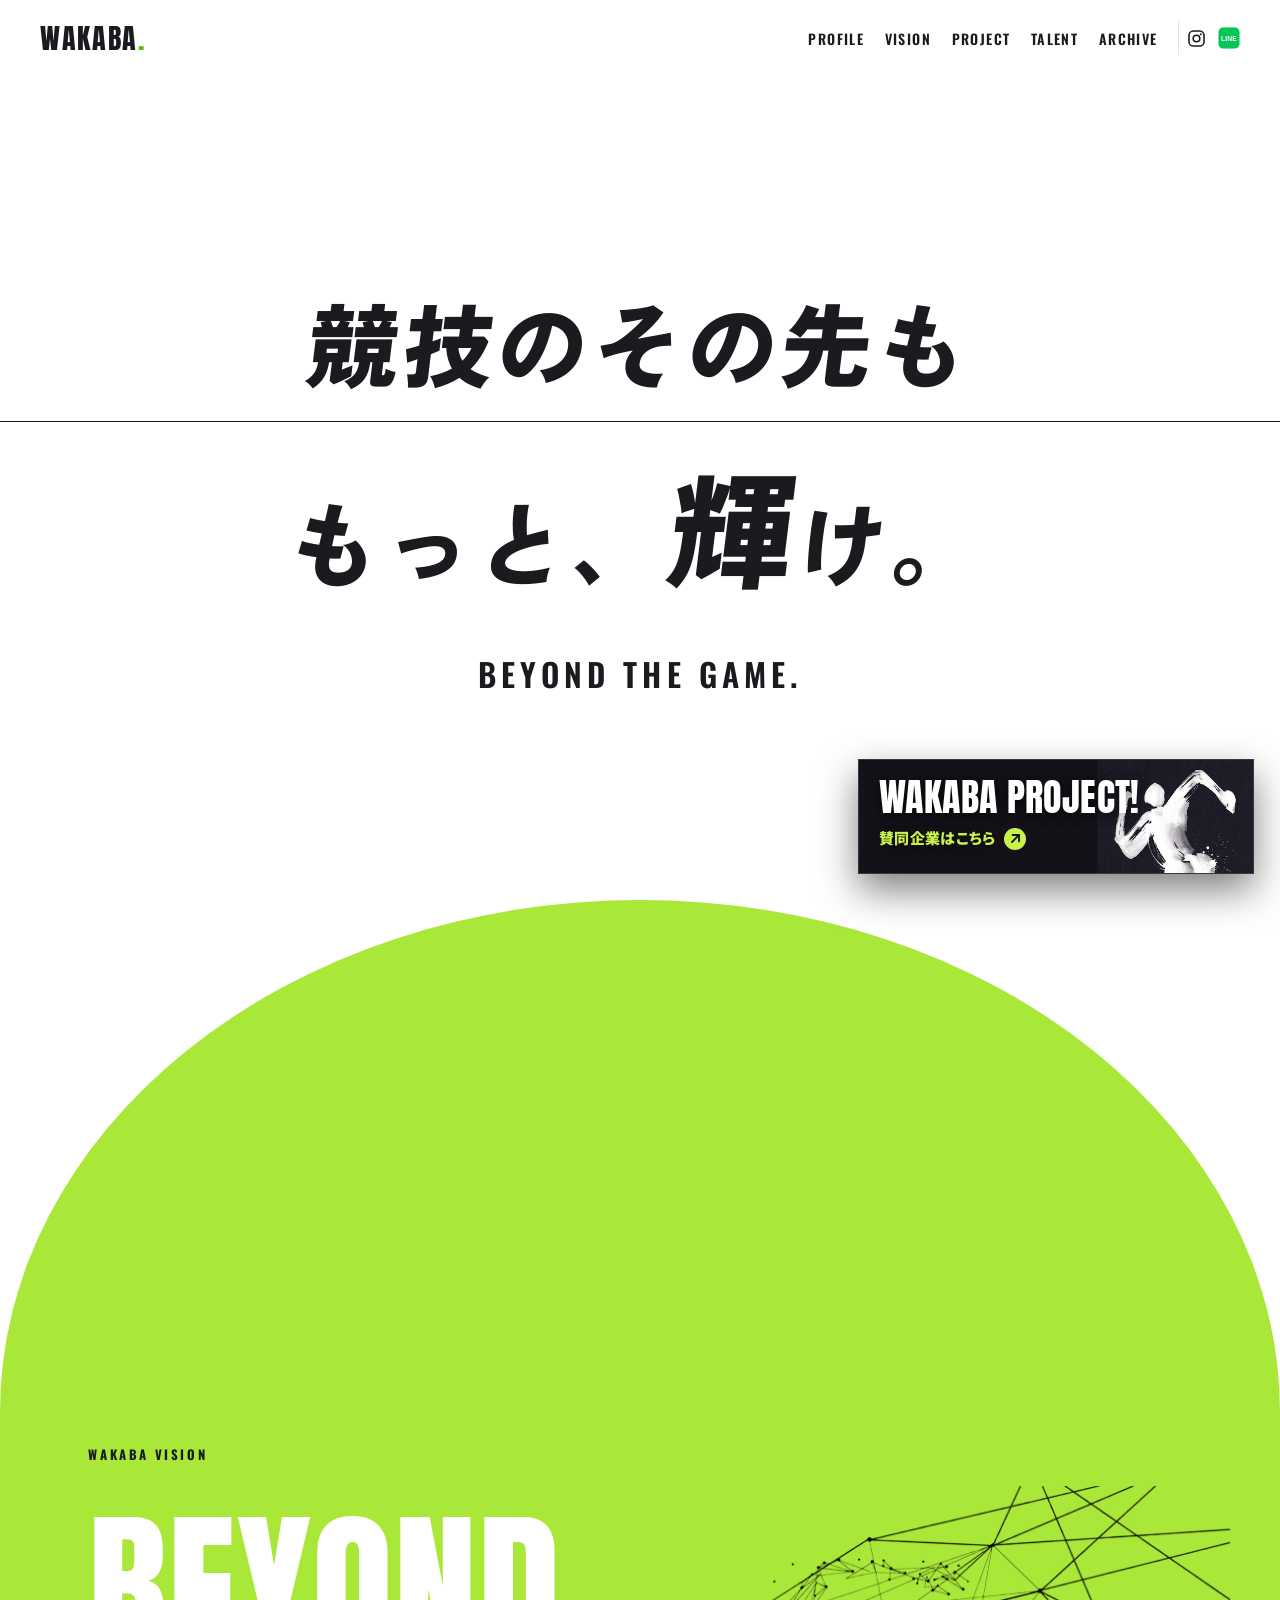
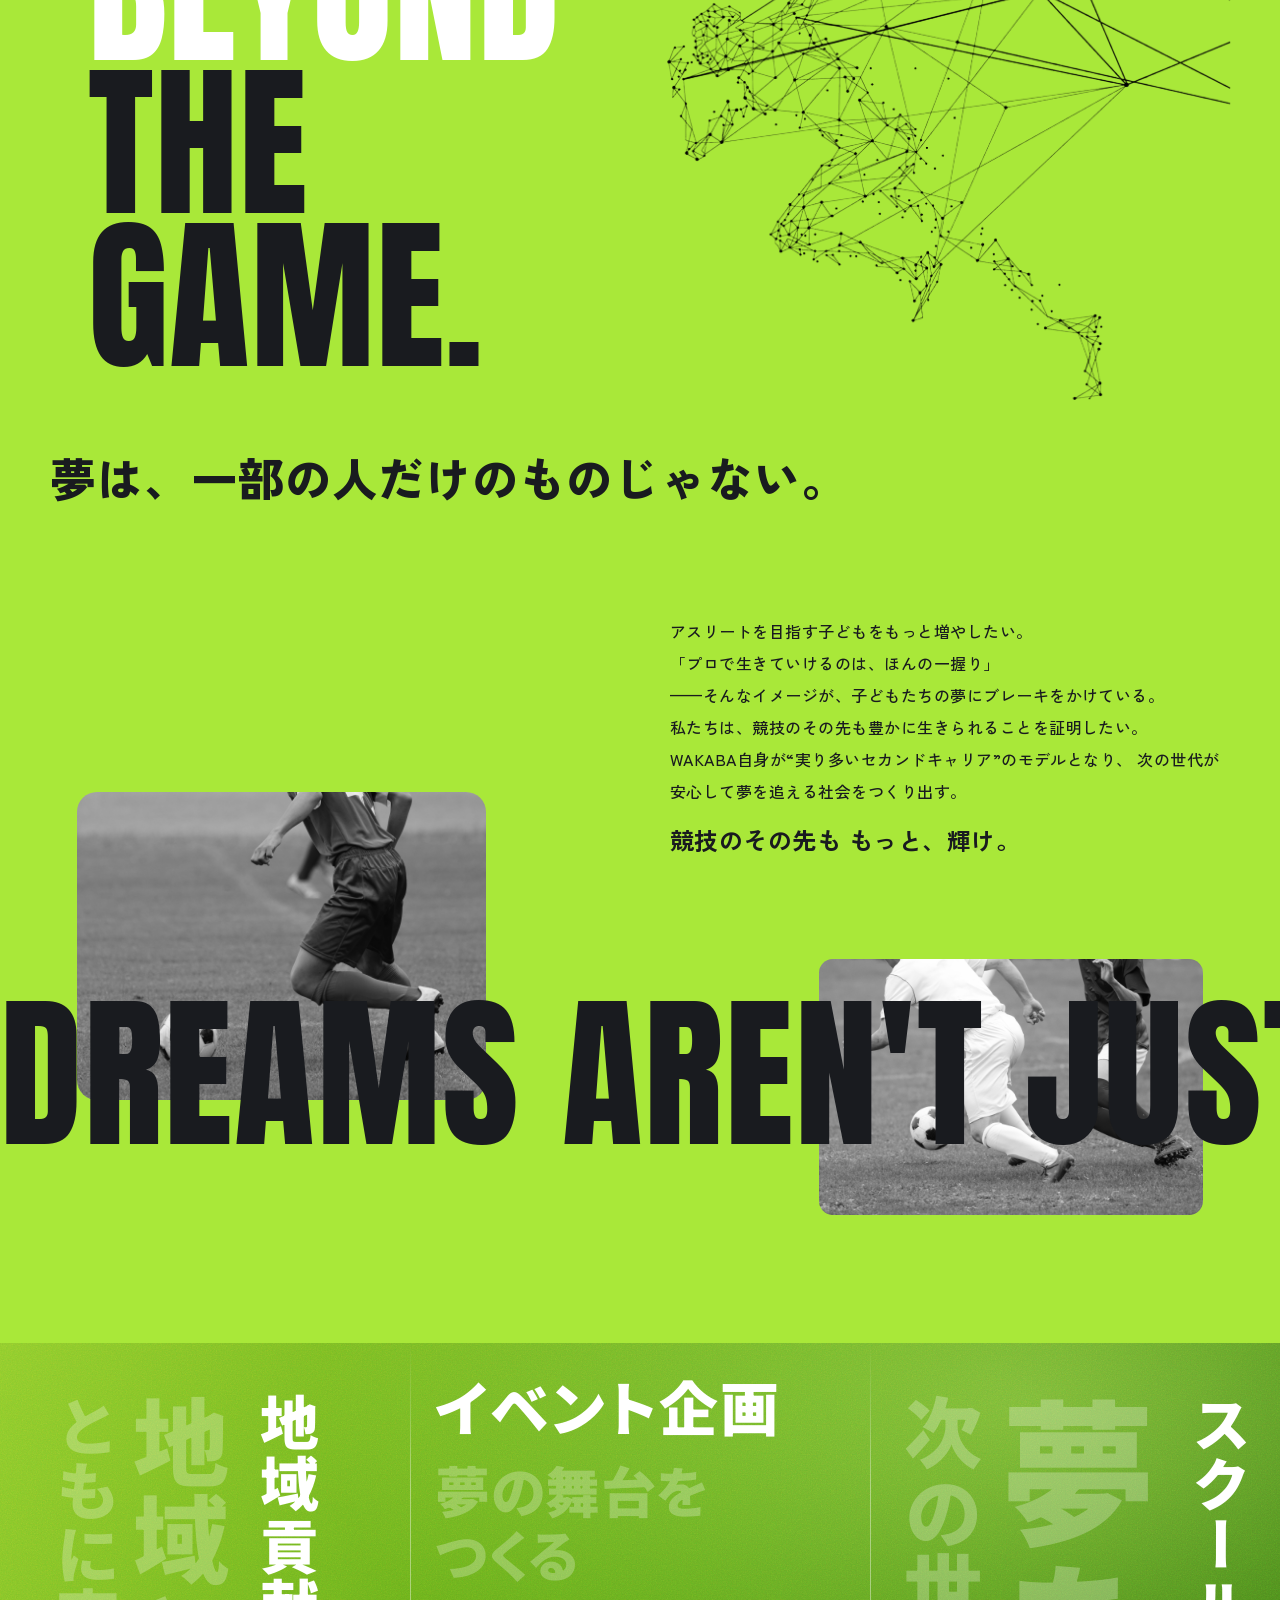
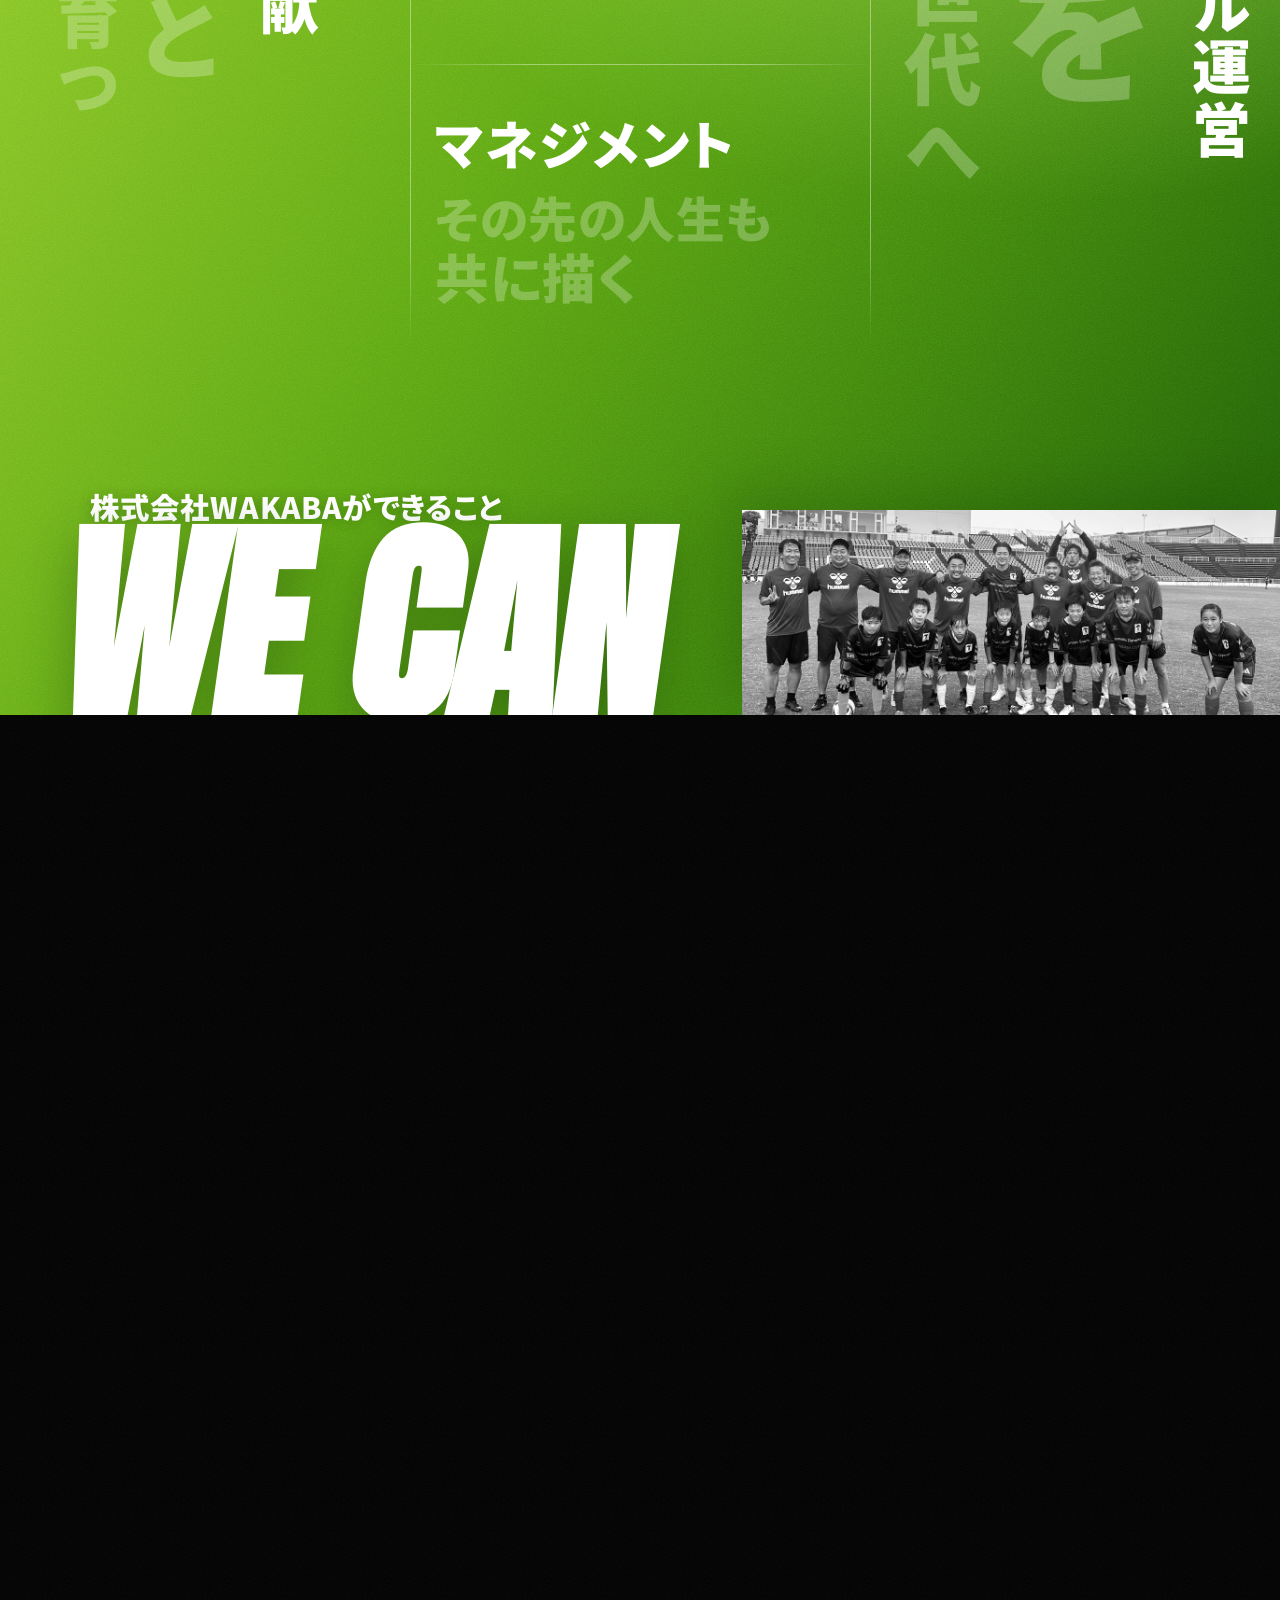
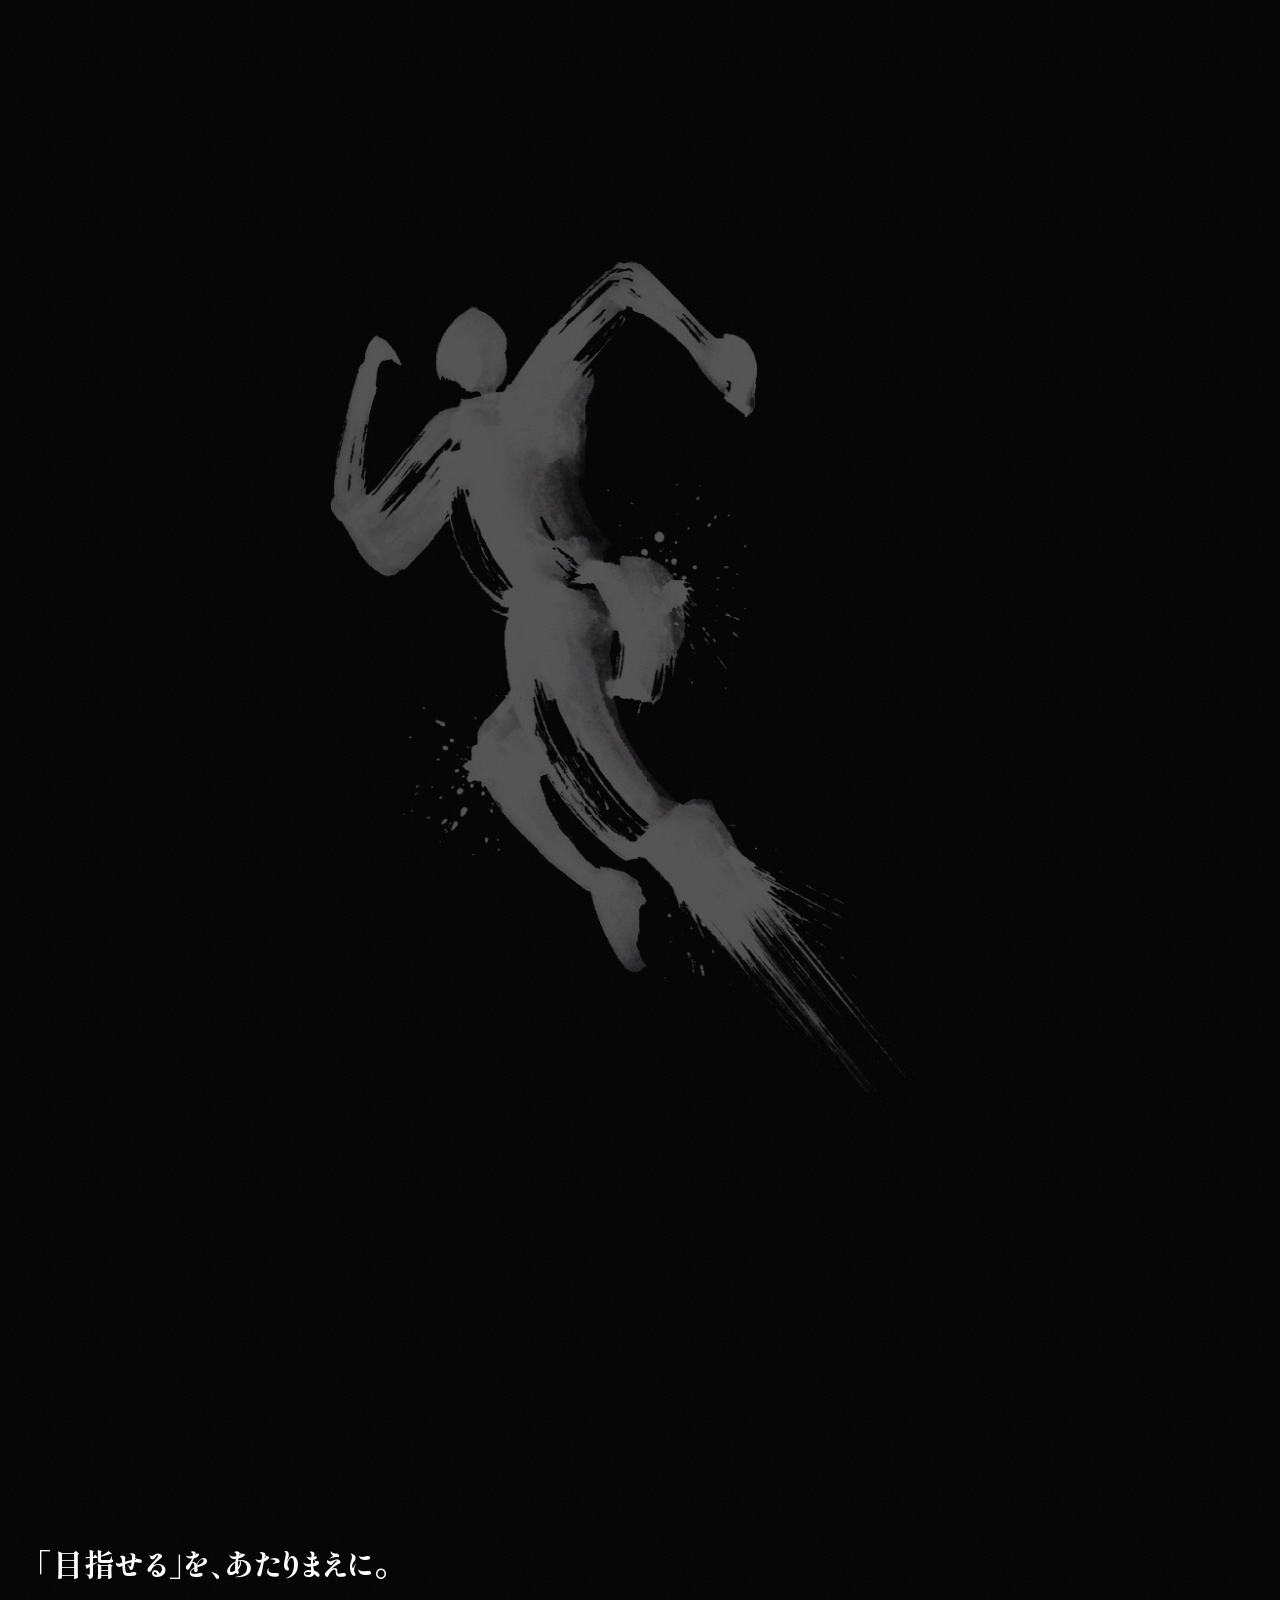
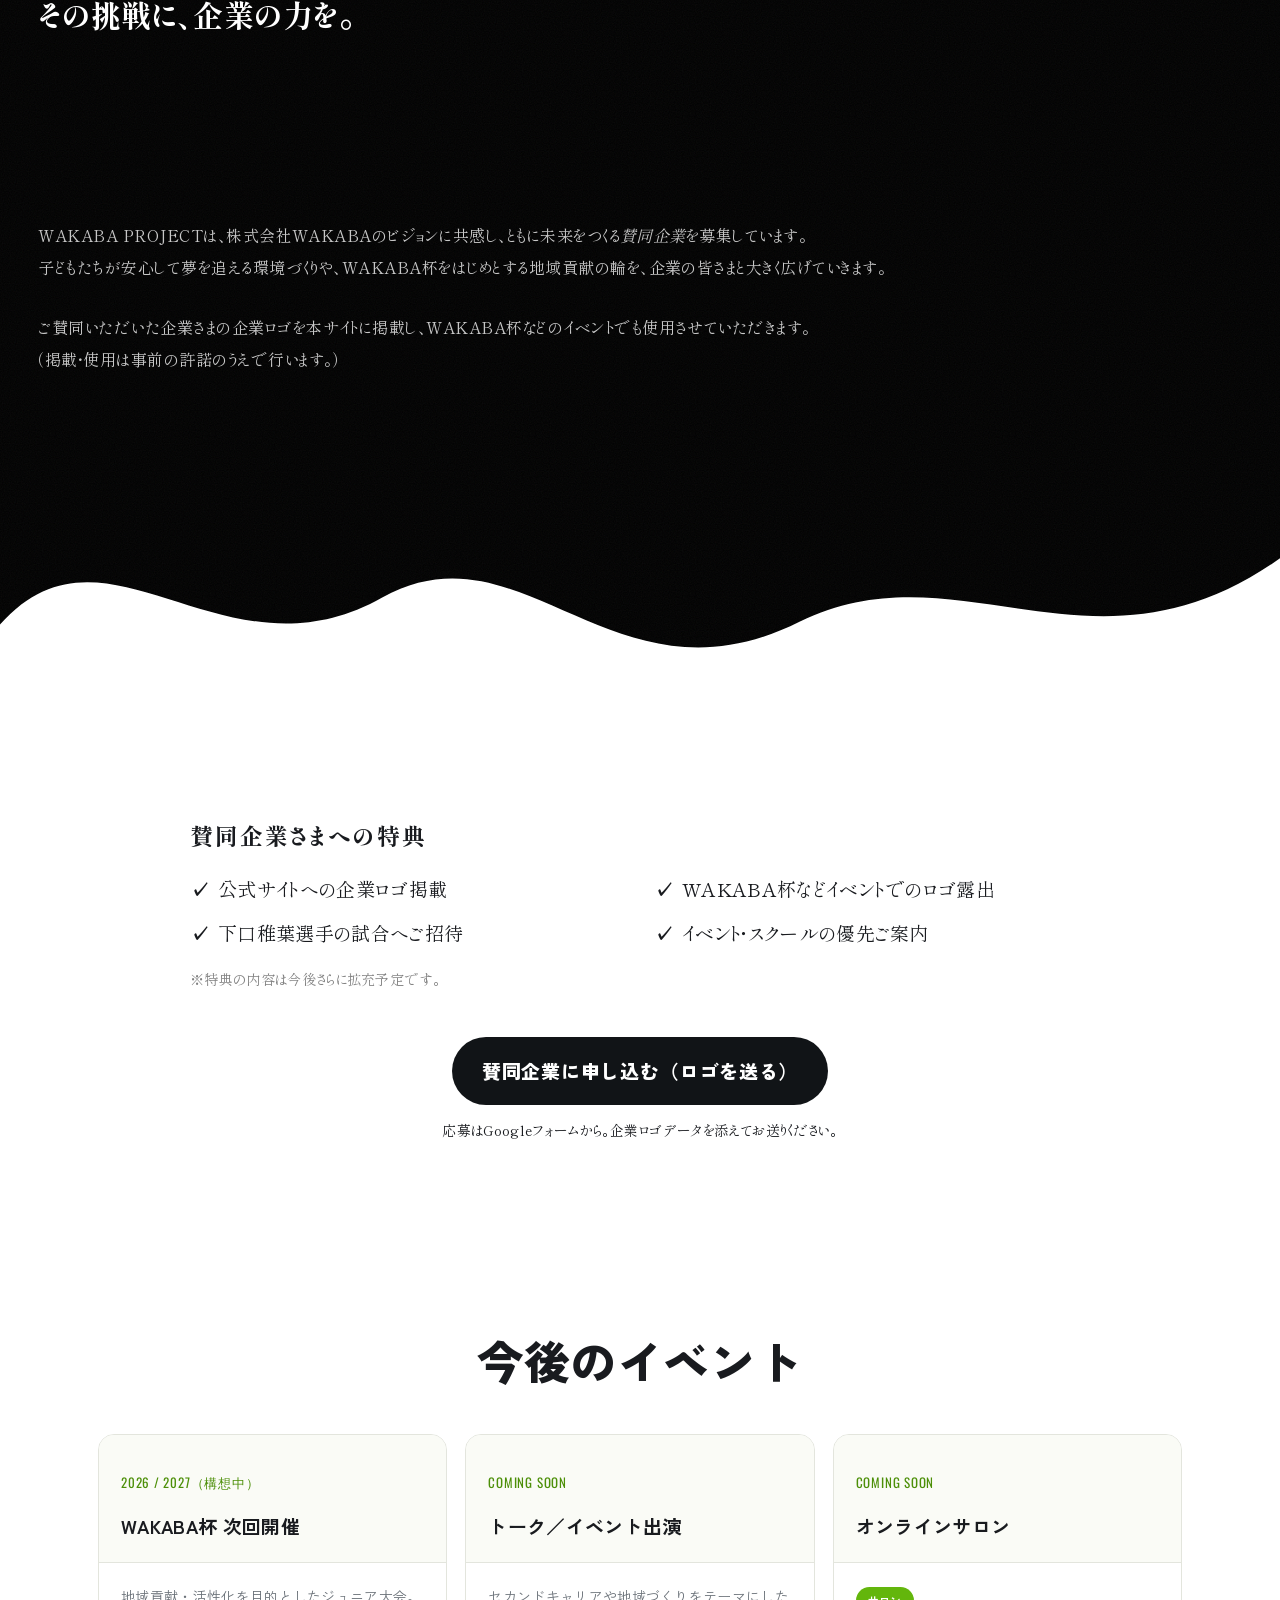
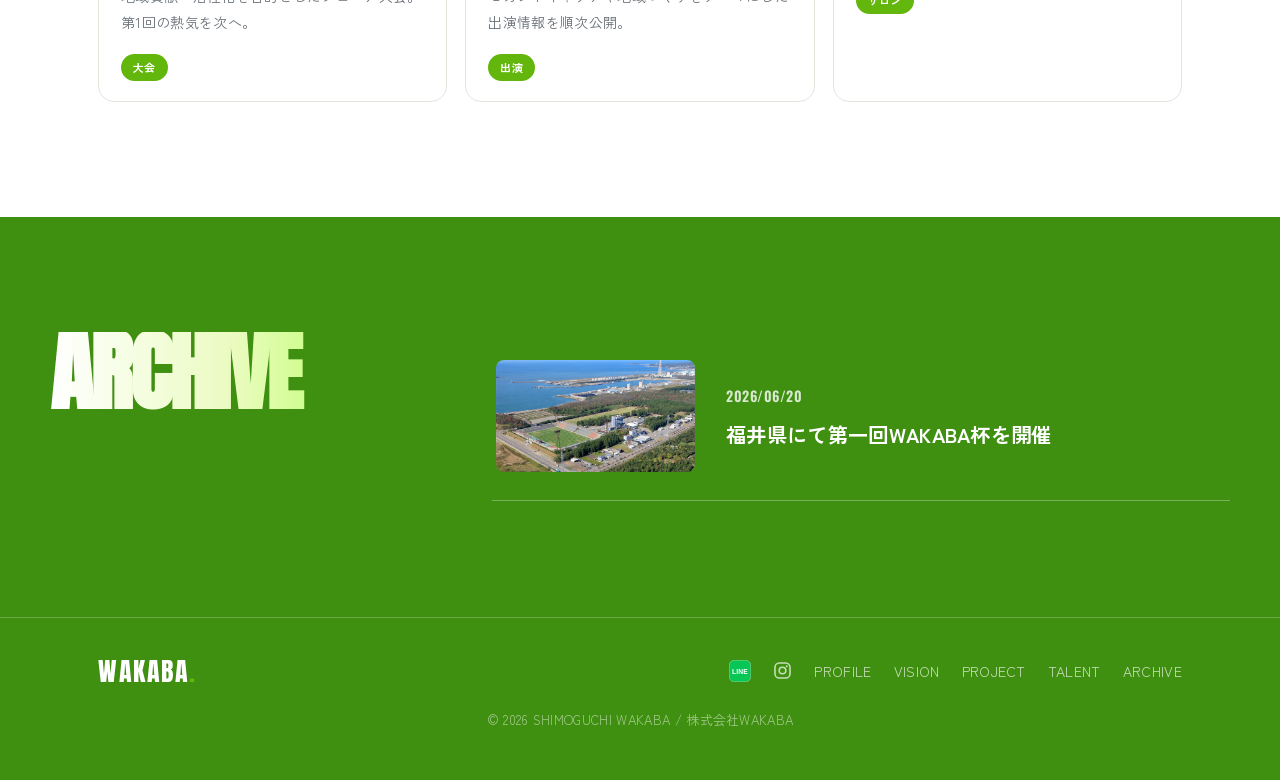
==== commit 49d456b8: "WAKABA PROJECTバナーの矢印を絵文字からSVGアイコンに変更 Co-Authored-By: Claude Opus 4.8 <noreply@anthropic.com>" ====
--- a/index.html
+++ b/index.html
@@ -408,7 +408,7 @@
   <a class="pj-fab" href="#project" aria-label="WAKABA PROJECT 賛同企業はこちら">
     <span class="pj-fab__main">
       <span class="pj-fab__big">WAKABA PROJECT!</span>
-      <span class="pj-fab__sub">賛同企業はこちら<span class="pj-fab__arw" aria-hidden="true">↗</span></span>
+      <span class="pj-fab__sub">賛同企業はこちら<span class="pj-fab__arw" aria-hidden="true"><svg viewBox="0 0 24 24" width="17" height="17" fill="none" stroke="currentColor" stroke-width="2.6" stroke-linecap="round" stroke-linejoin="round"><line x1="7" y1="17" x2="17" y2="7"/><polyline points="8 7 17 7 17 16"/></svg></span></span>
     </span>
     <img class="pj-fab__img" src="images/WAKABAプロジェクト②.jpg" alt="" aria-hidden="true" />
   </a>
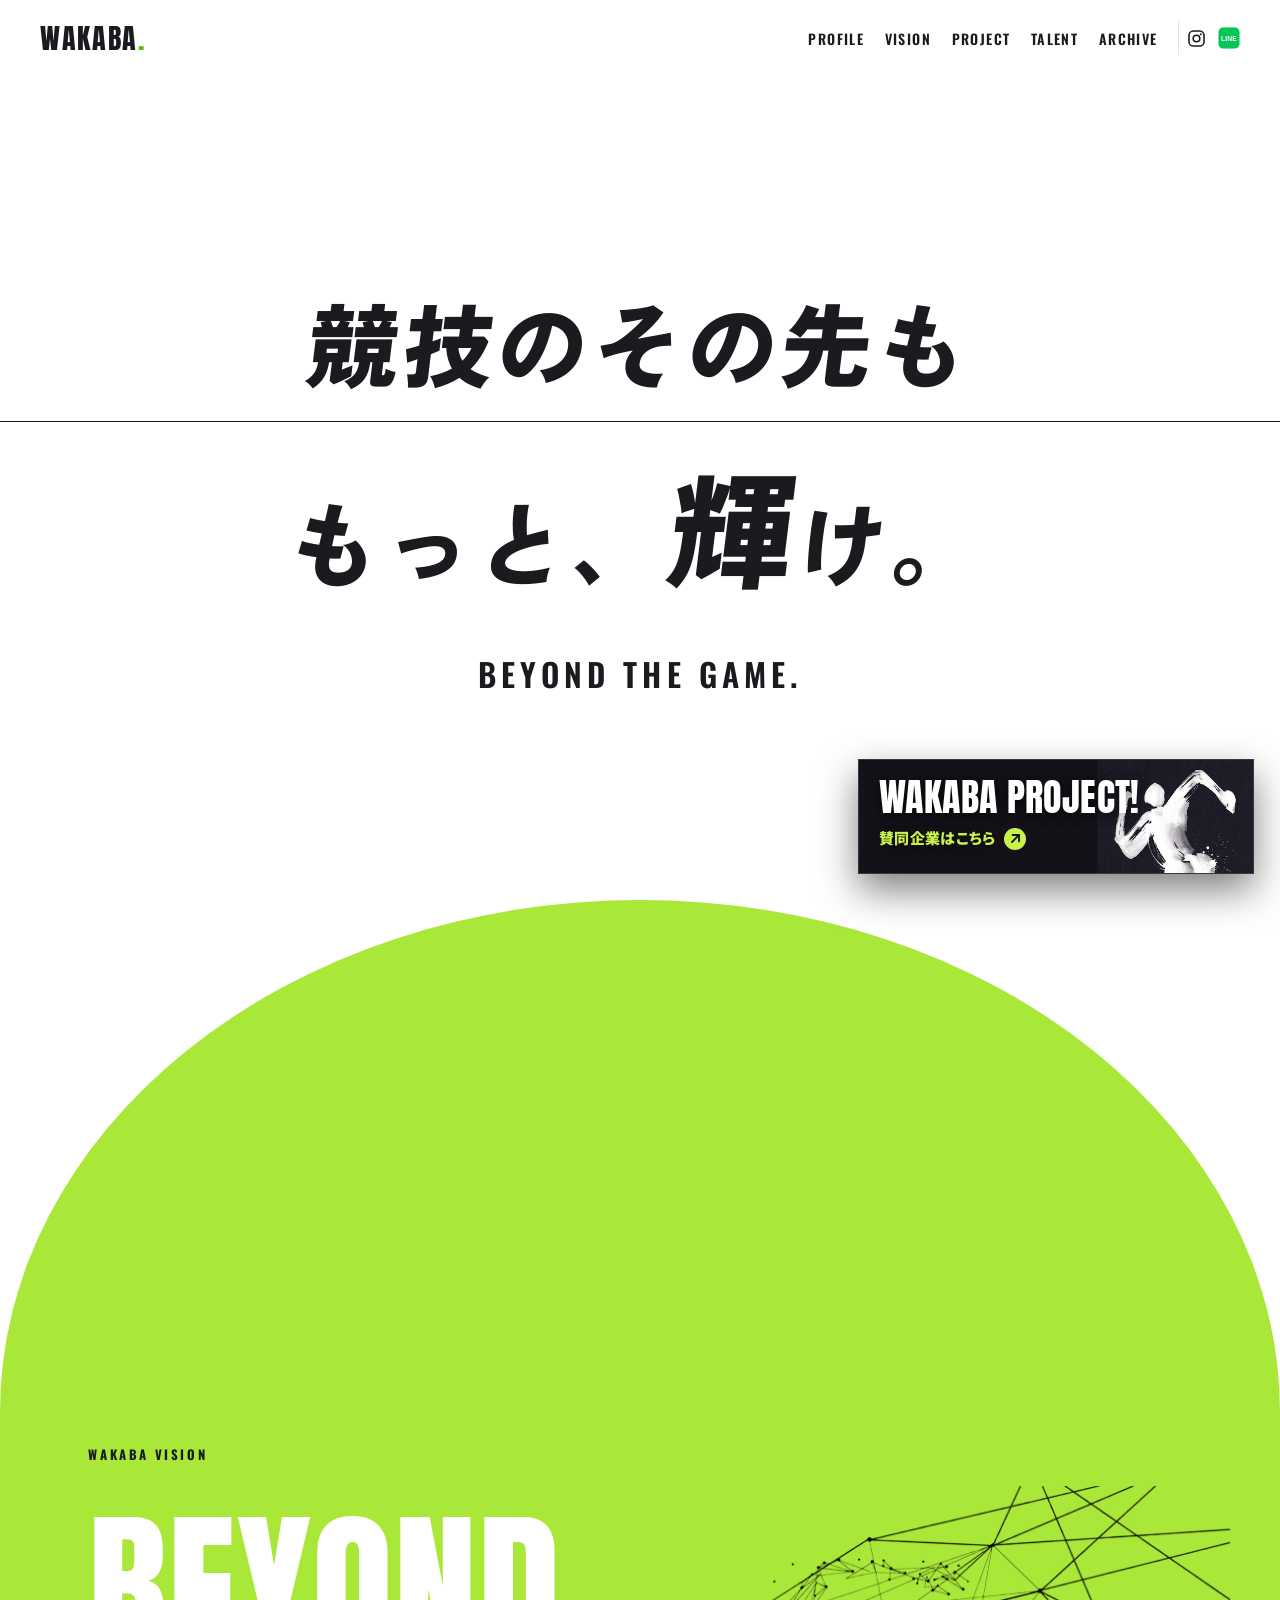
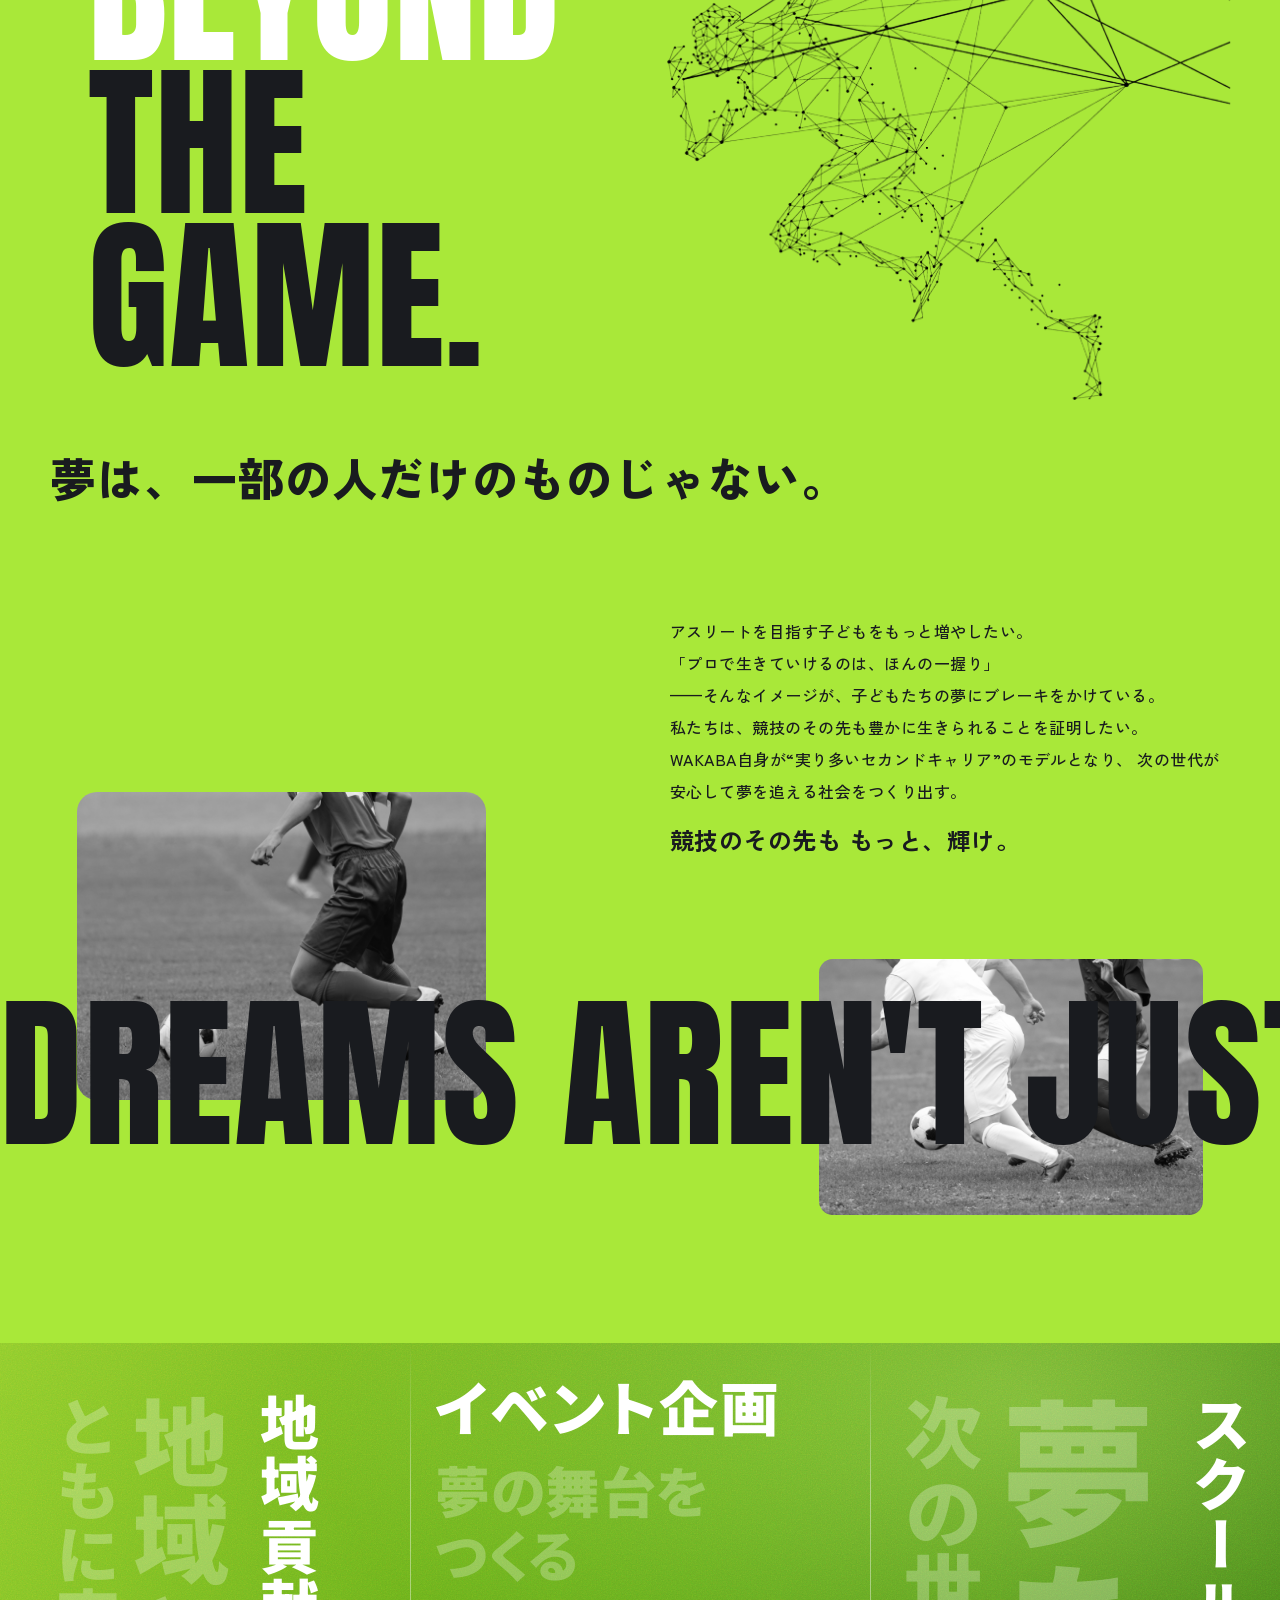
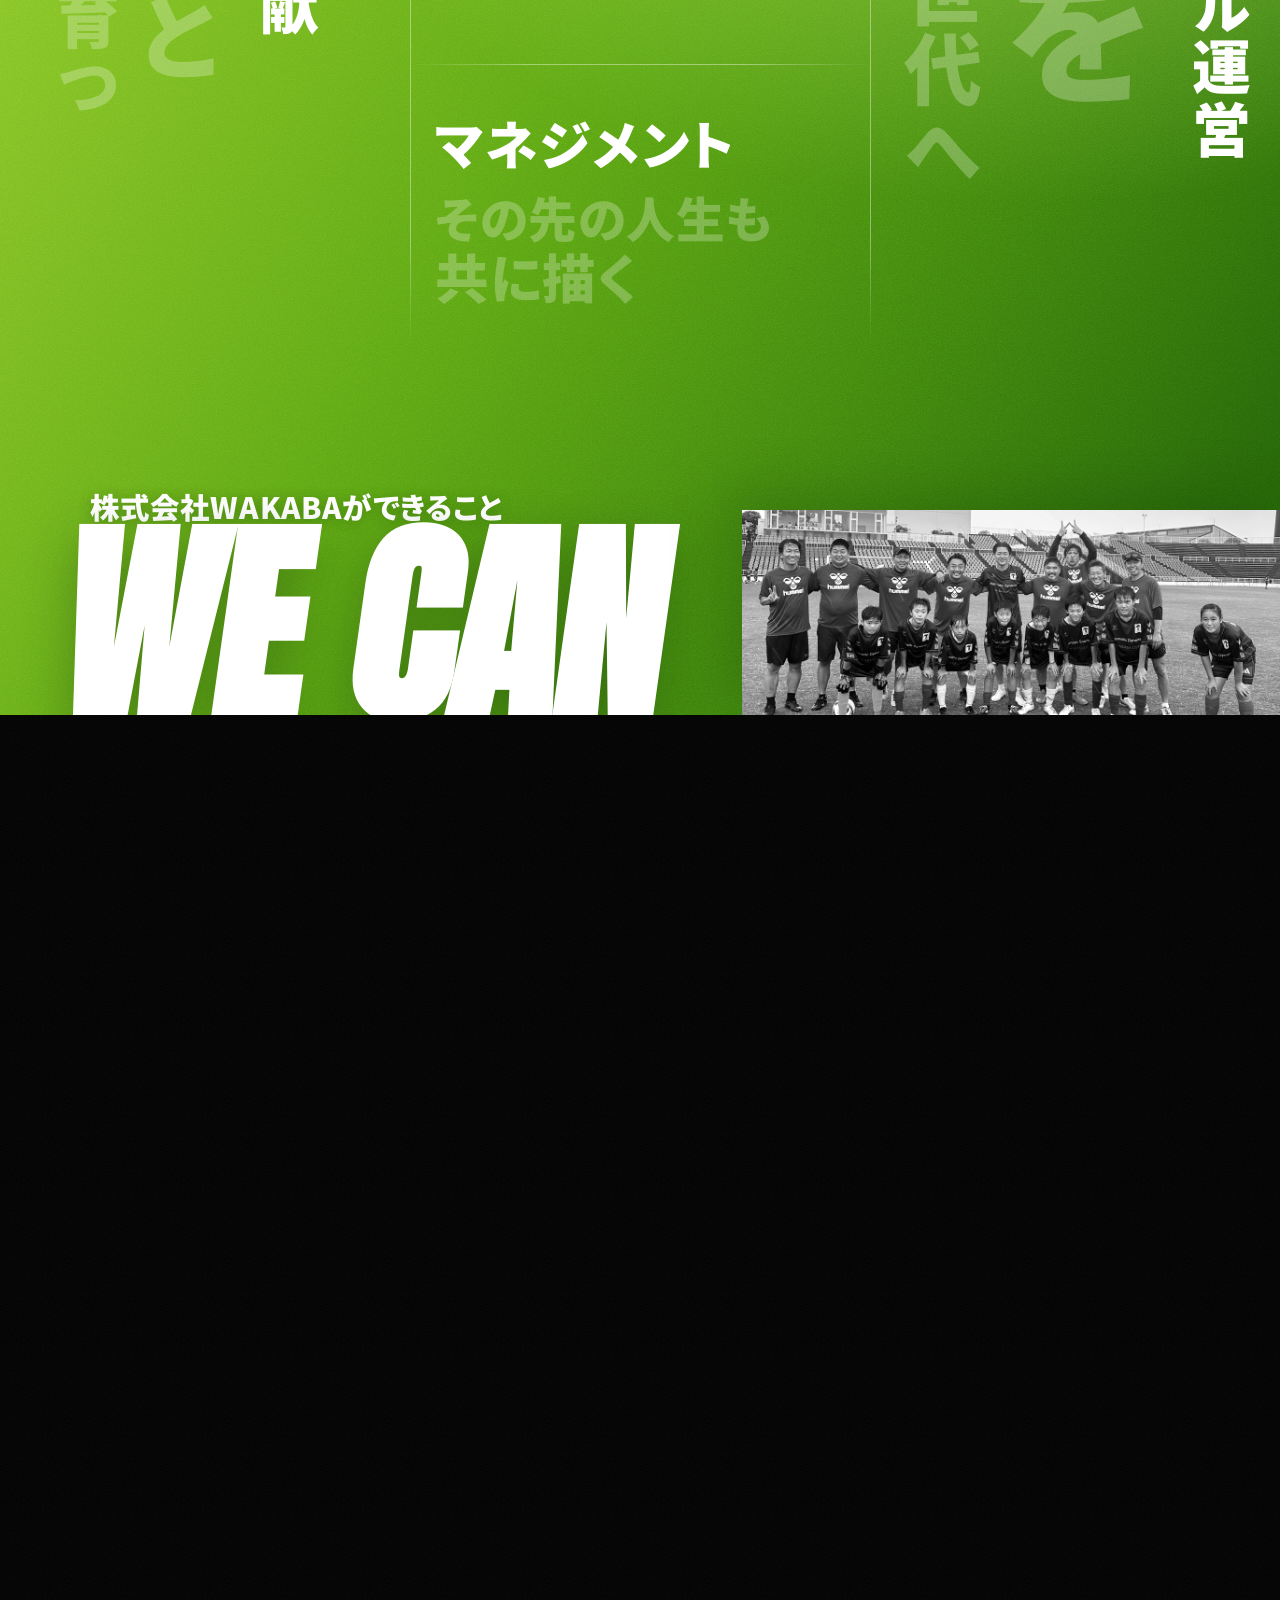
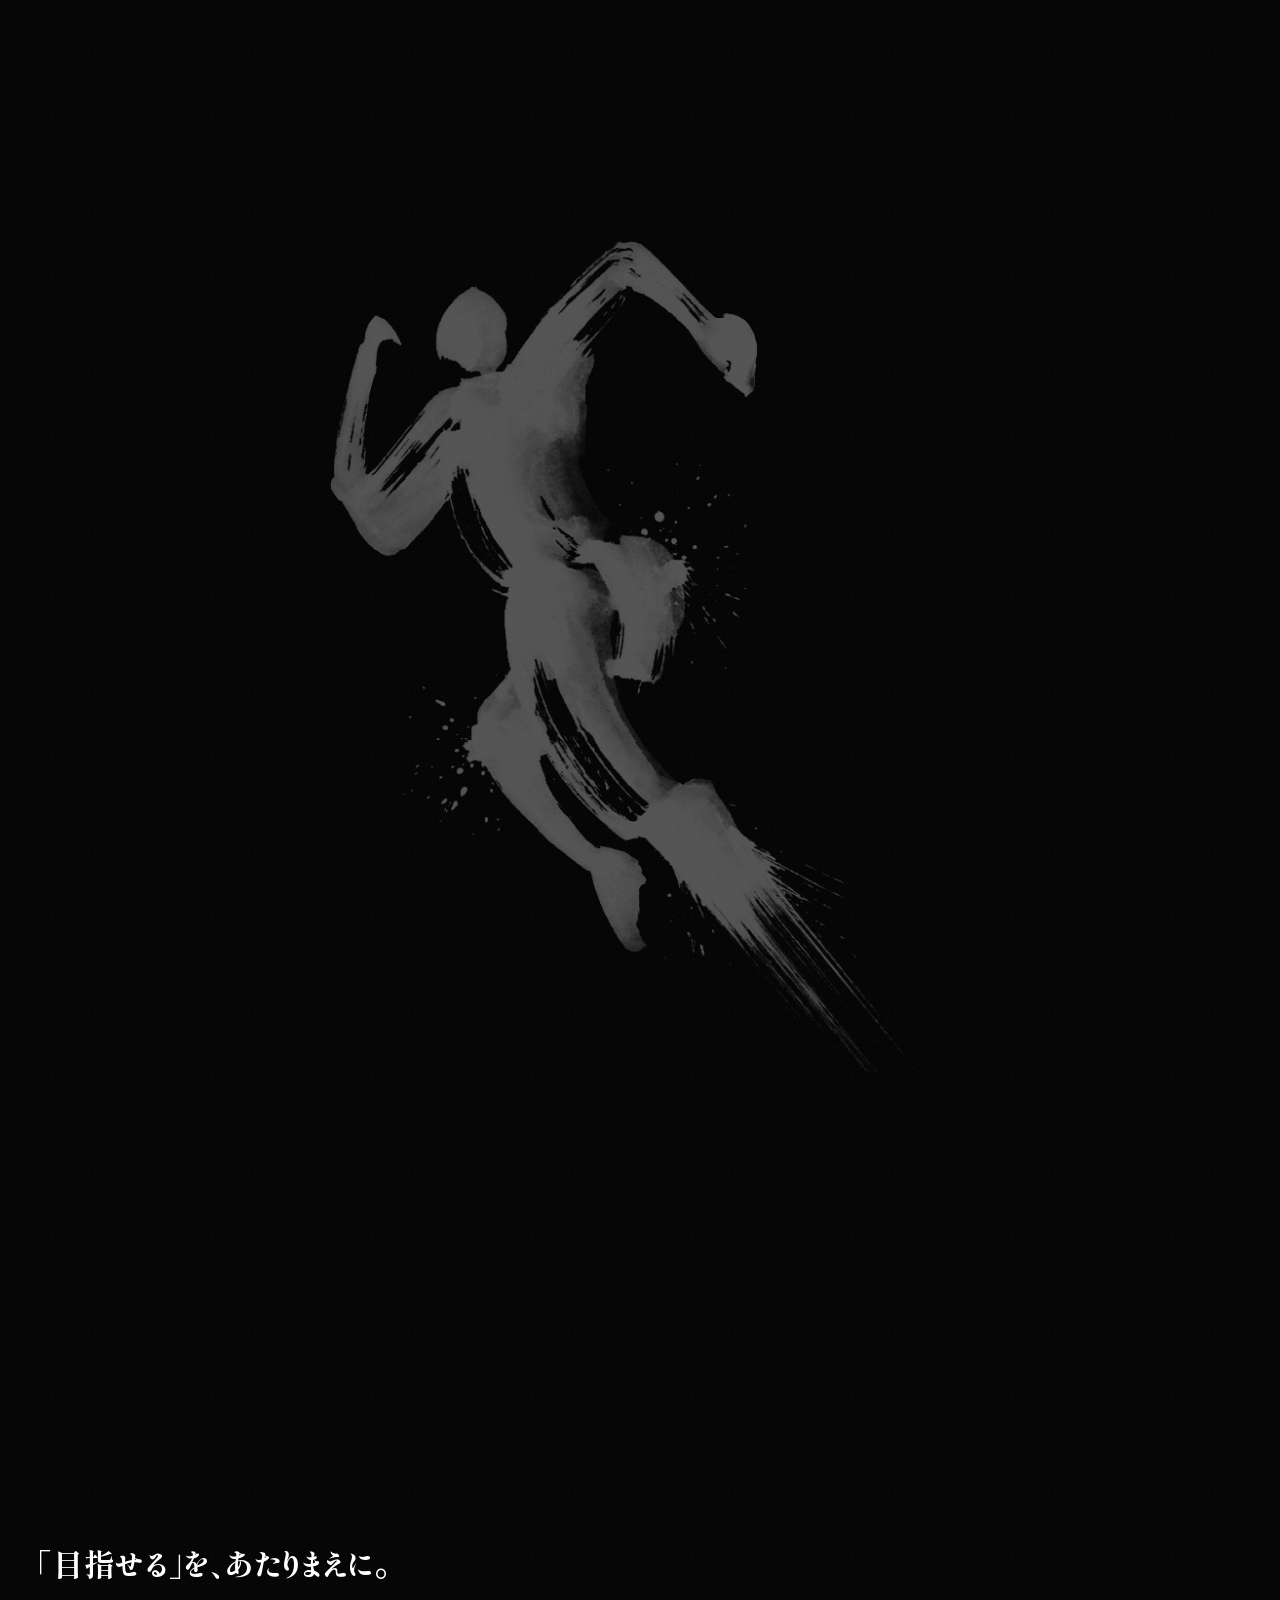
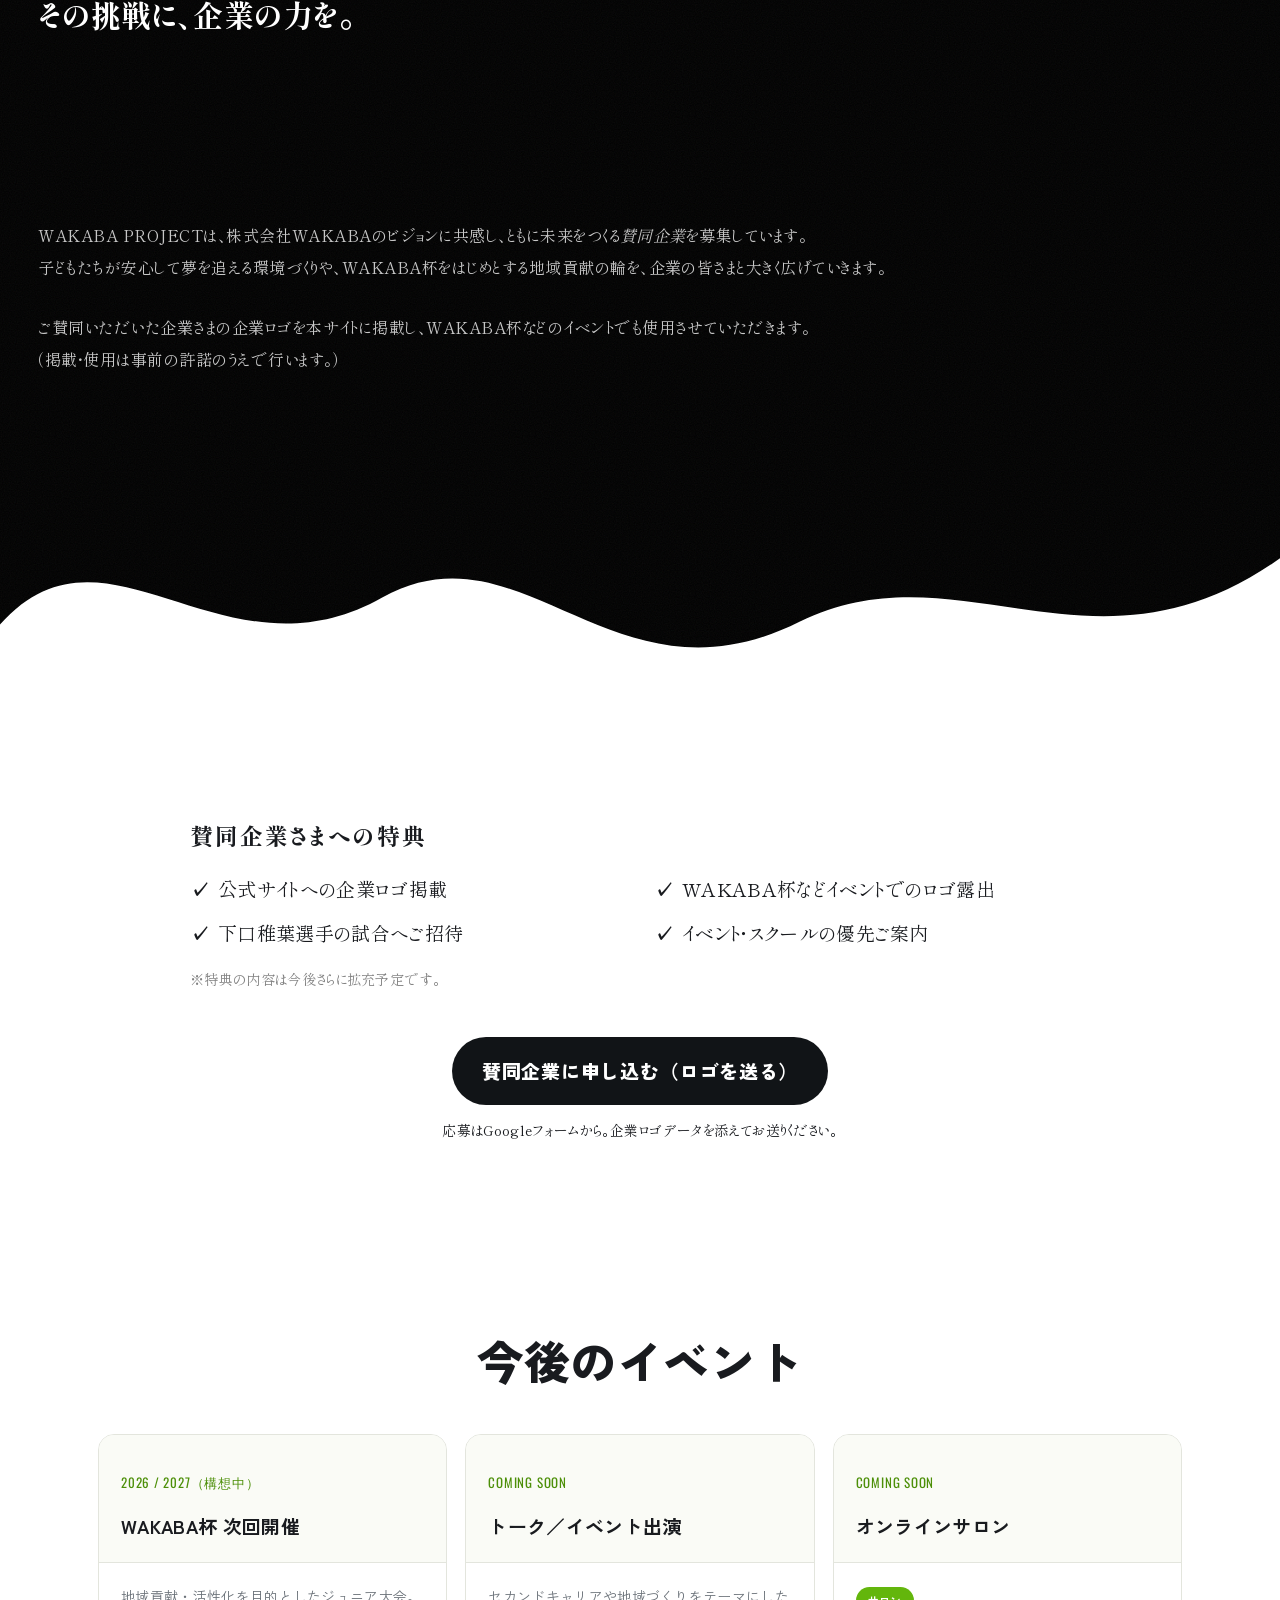
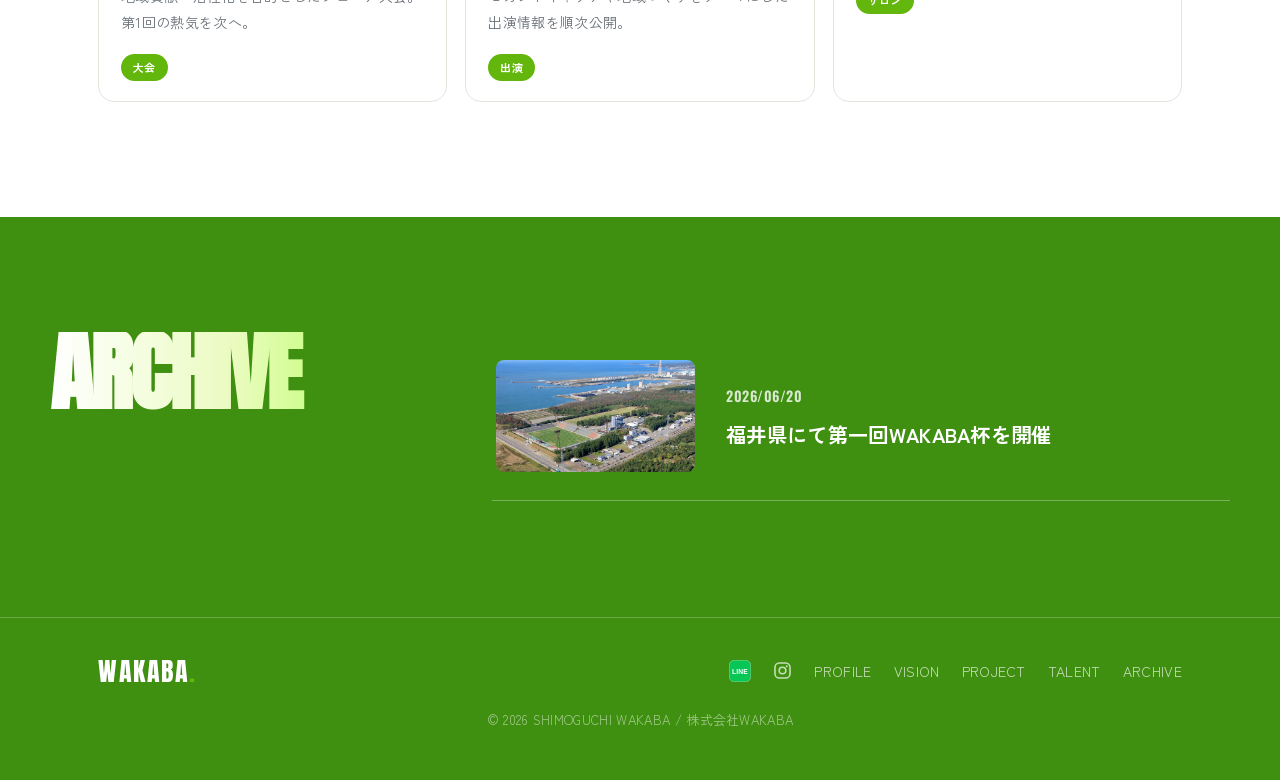
==== commit 3f4ec3d6: "WAKABA PROJECT申込ボタンをGoogleフォームに接続 Co-Authored-By: Claude Opus 4.8 <noreply@anthropic.com>" ====
--- a/index.html
+++ b/index.html
@@ -180,7 +180,7 @@
             <p class="wproject__note">※特典の内容は今後さらに拡充予定です。</p>
           </div>
 
-          <a class="wproject__cta" href="#" target="_blank" rel="noopener">賛同企業に申し込む（ロゴを送る）</a>
+          <a class="wproject__cta" href="https://docs.google.com/forms/d/e/1FAIpQLScuHa-2auU-7fpwRFmIdTTCH7iu7FdURXf8PGaZWWog4asMRw/viewform" target="_blank" rel="noopener">賛同企業に申し込む（ロゴを送る）</a>
           <p class="wproject__formnote">応募はGoogleフォームから。企業ロゴデータを添えてお送りください。</p>
         </div>
       </div>
